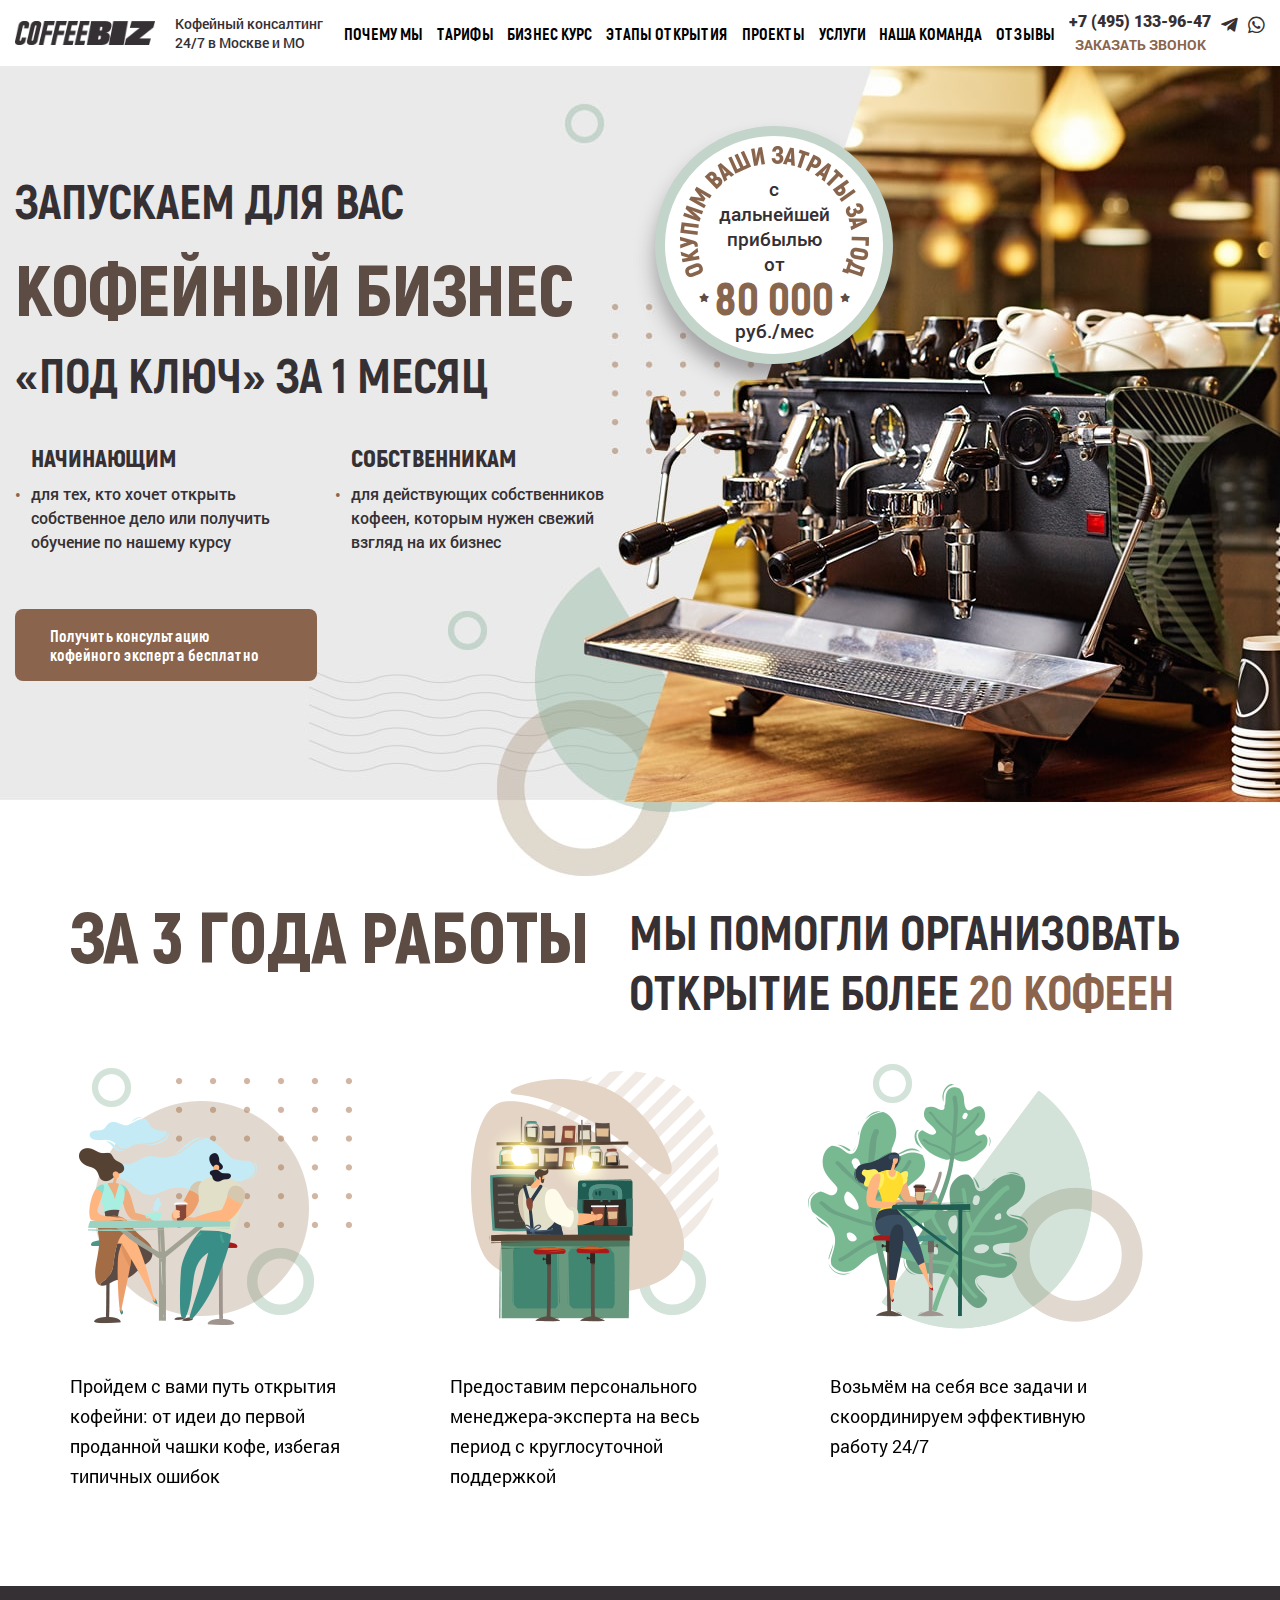
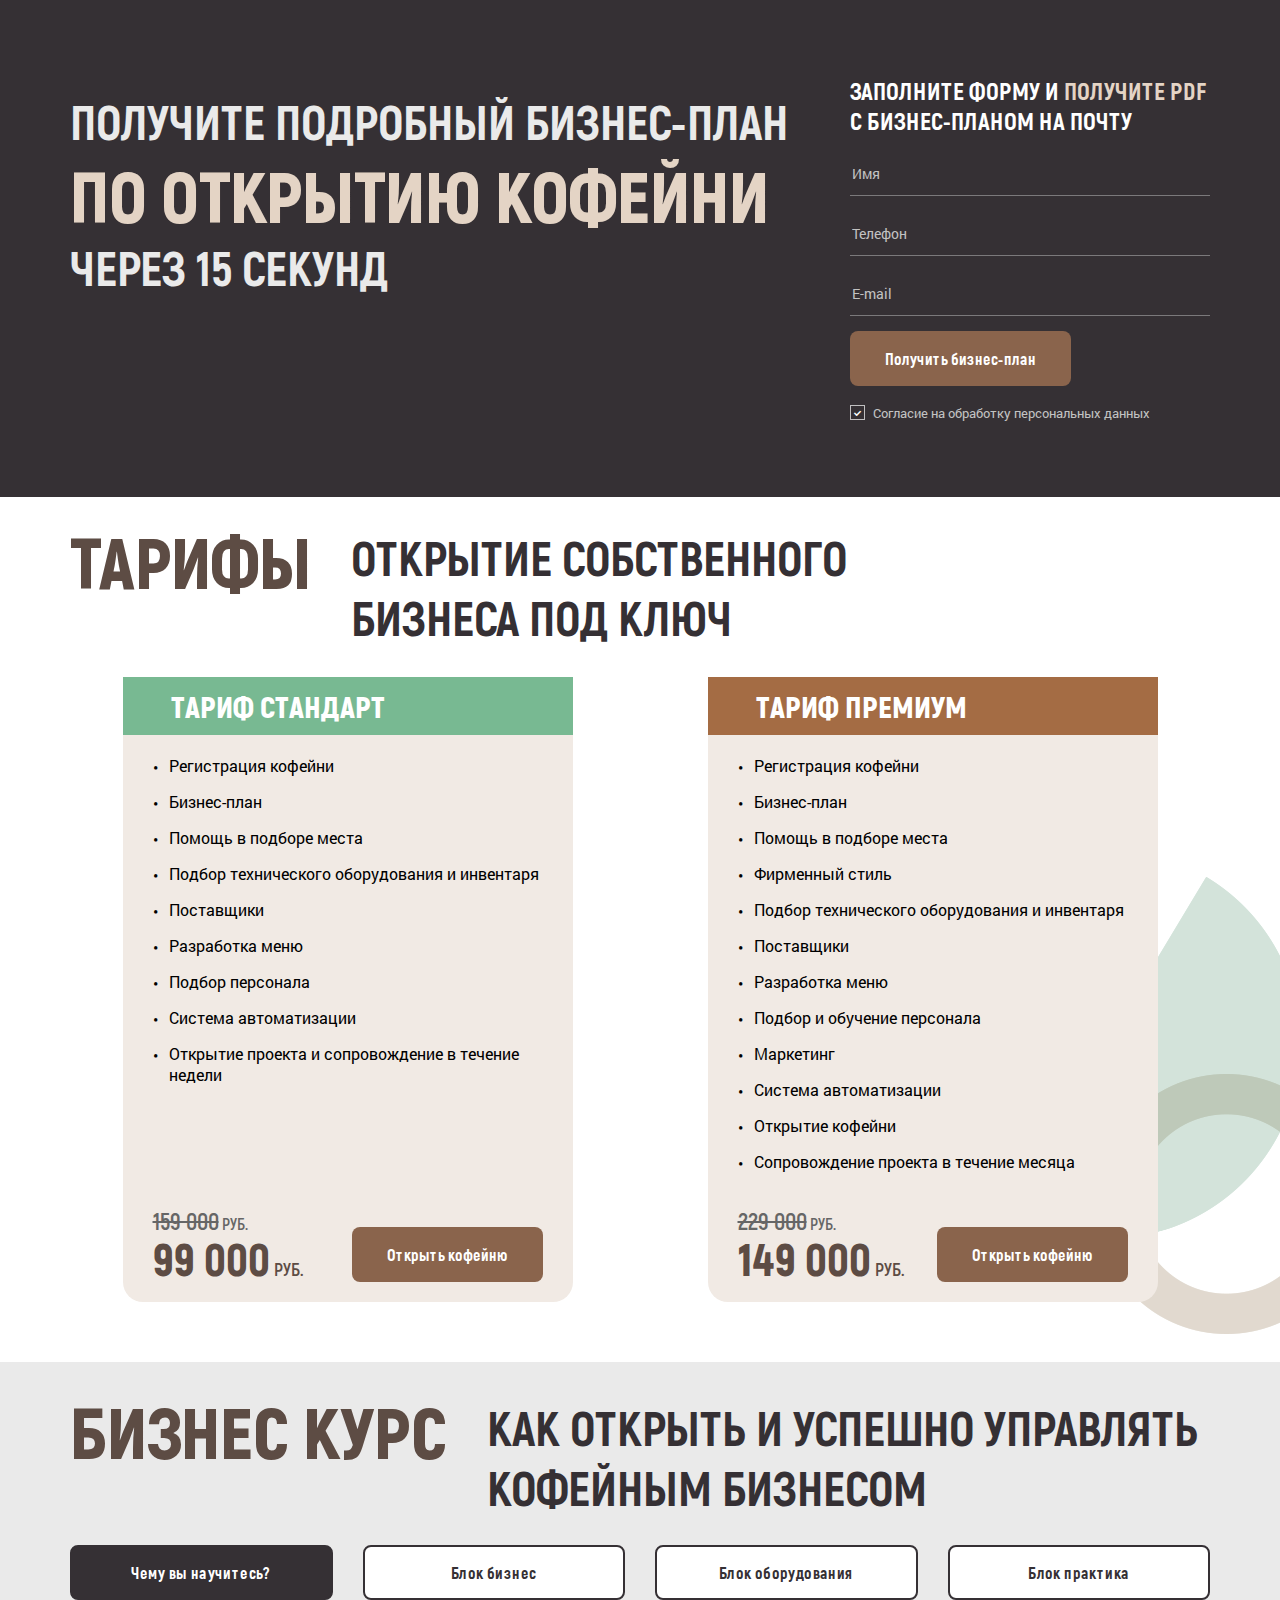
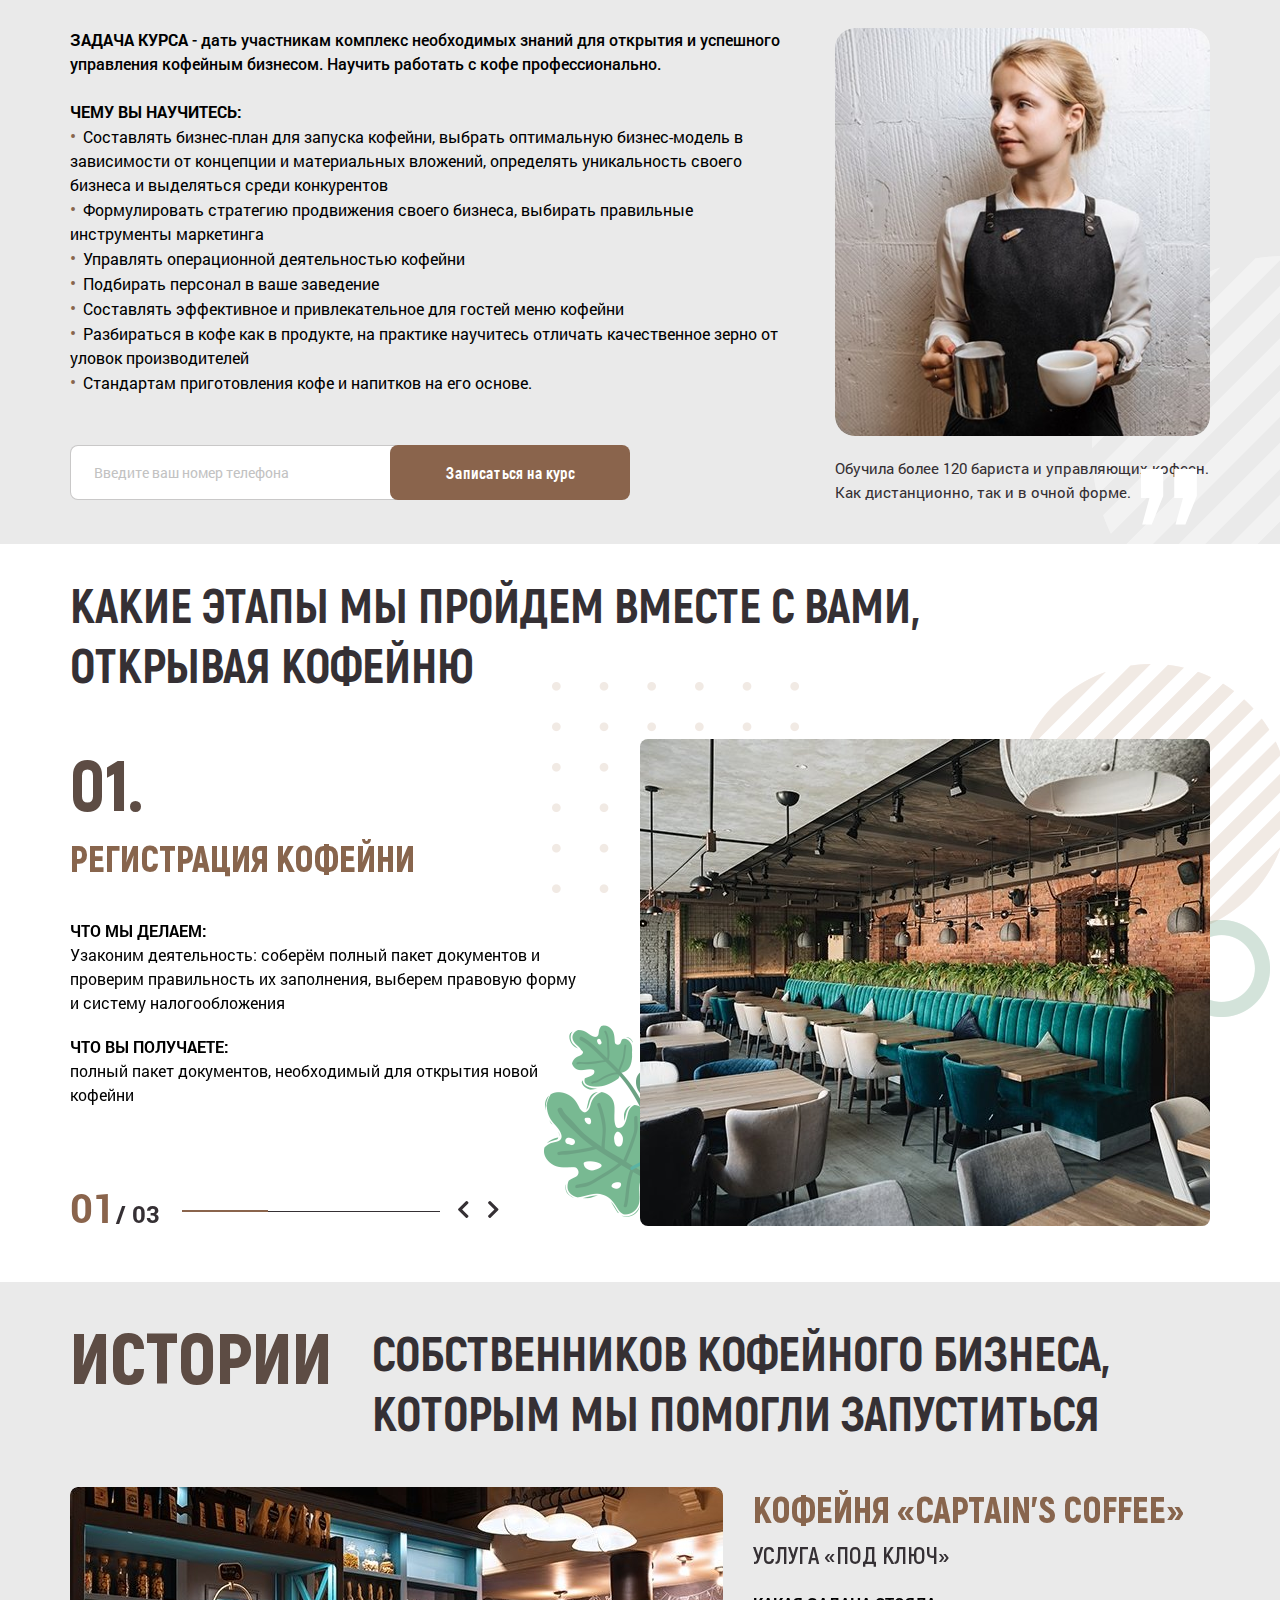
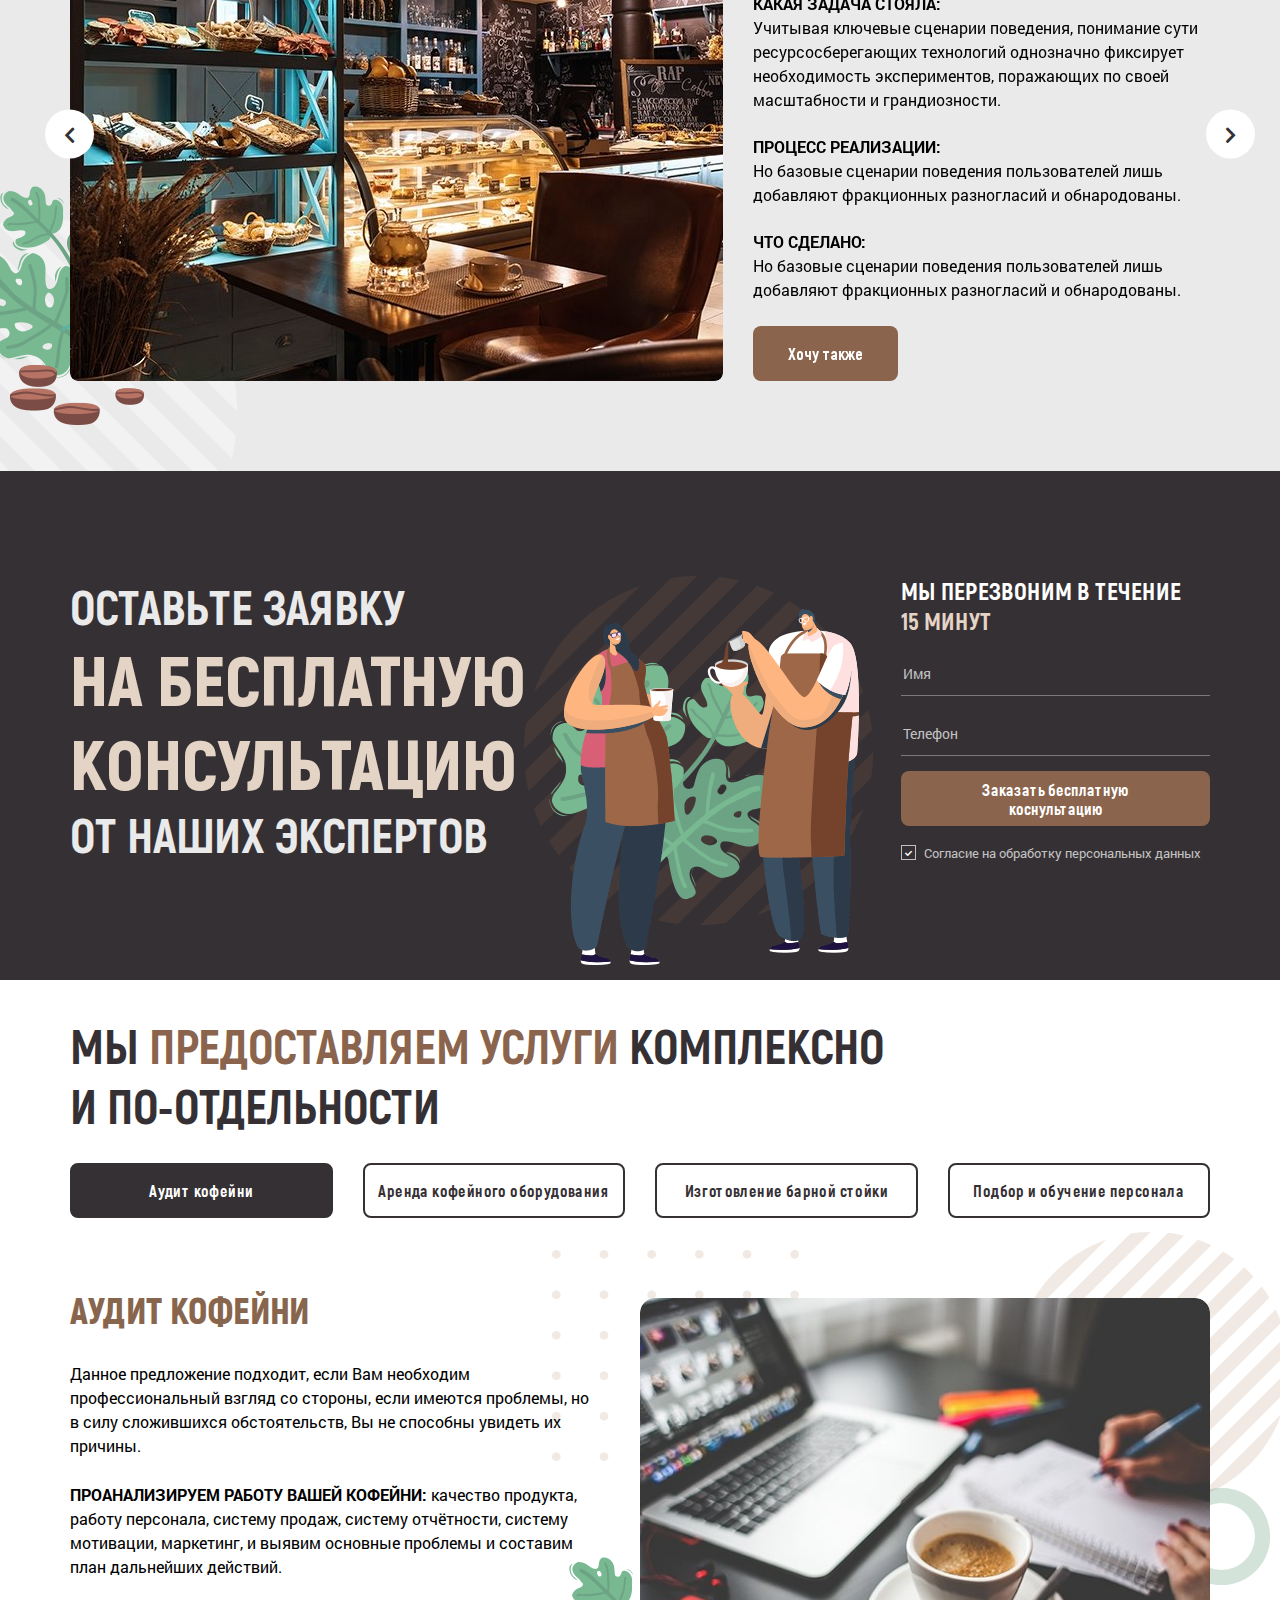
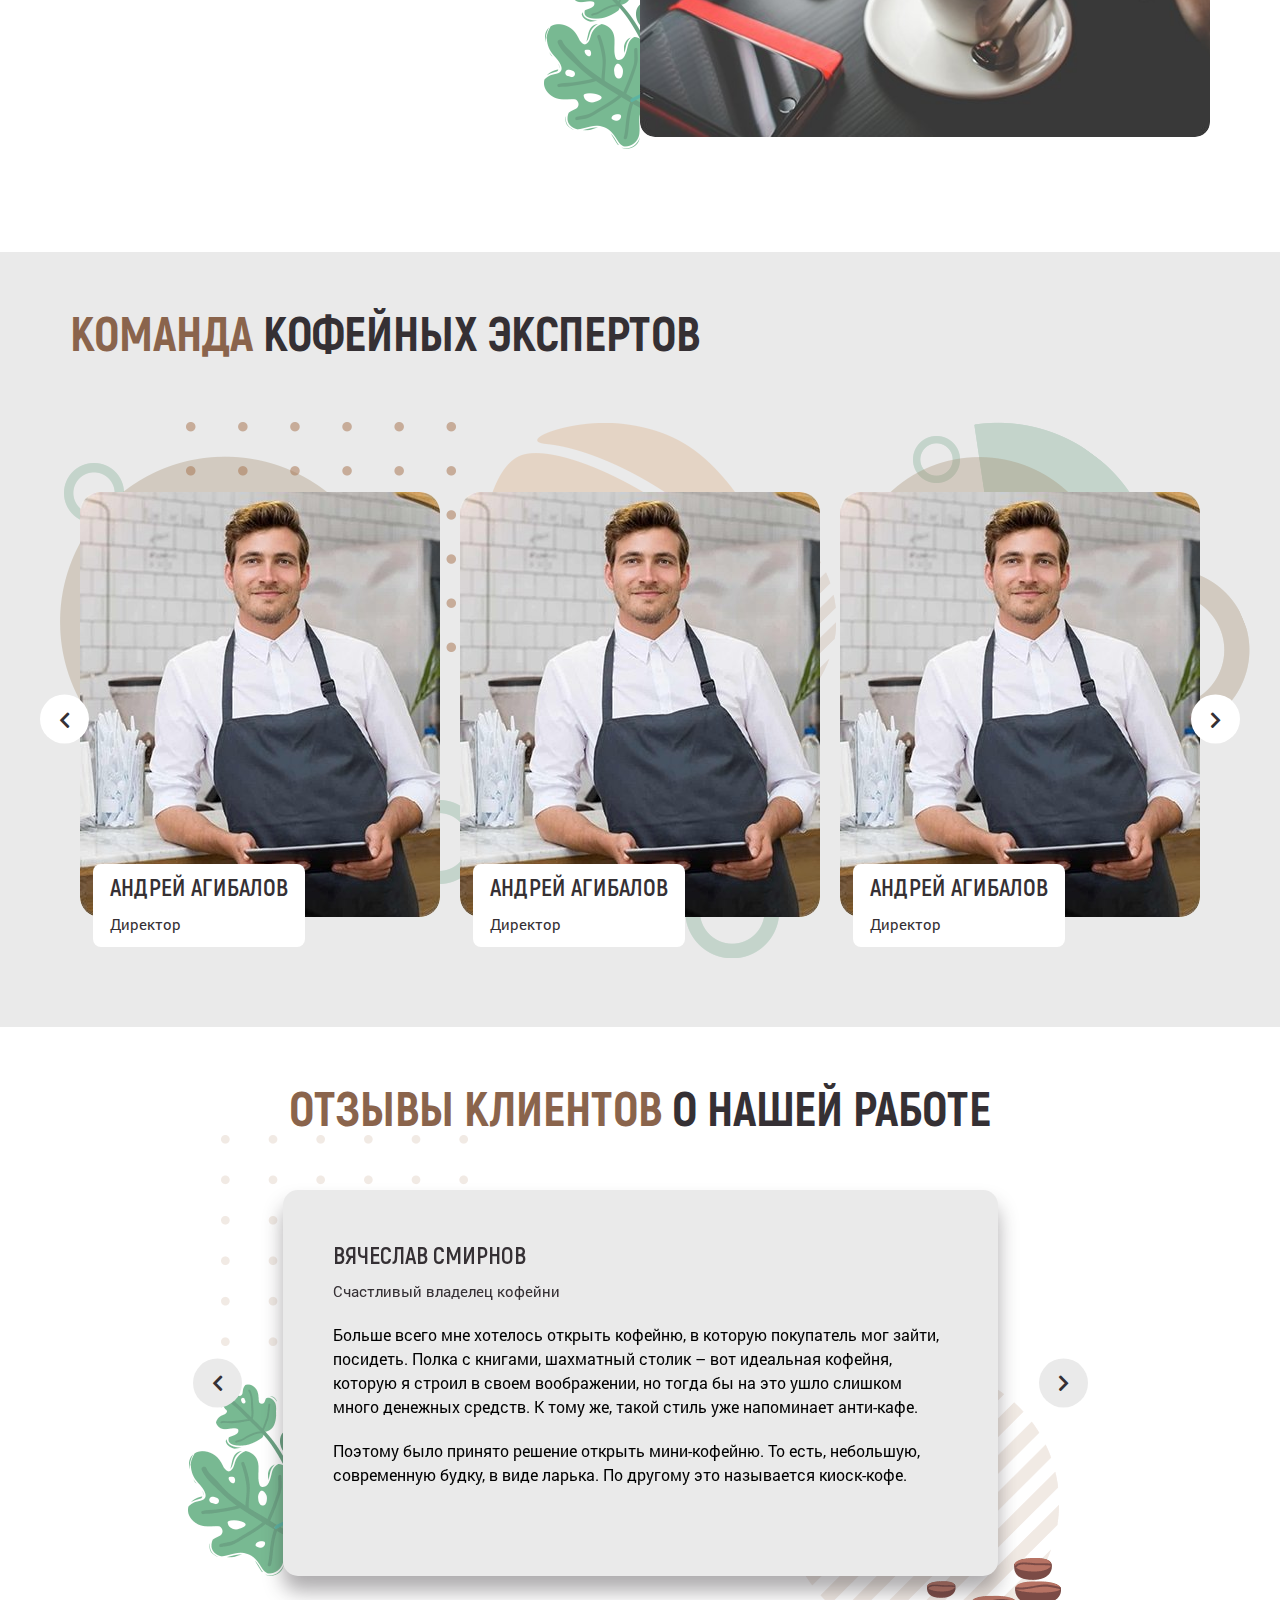
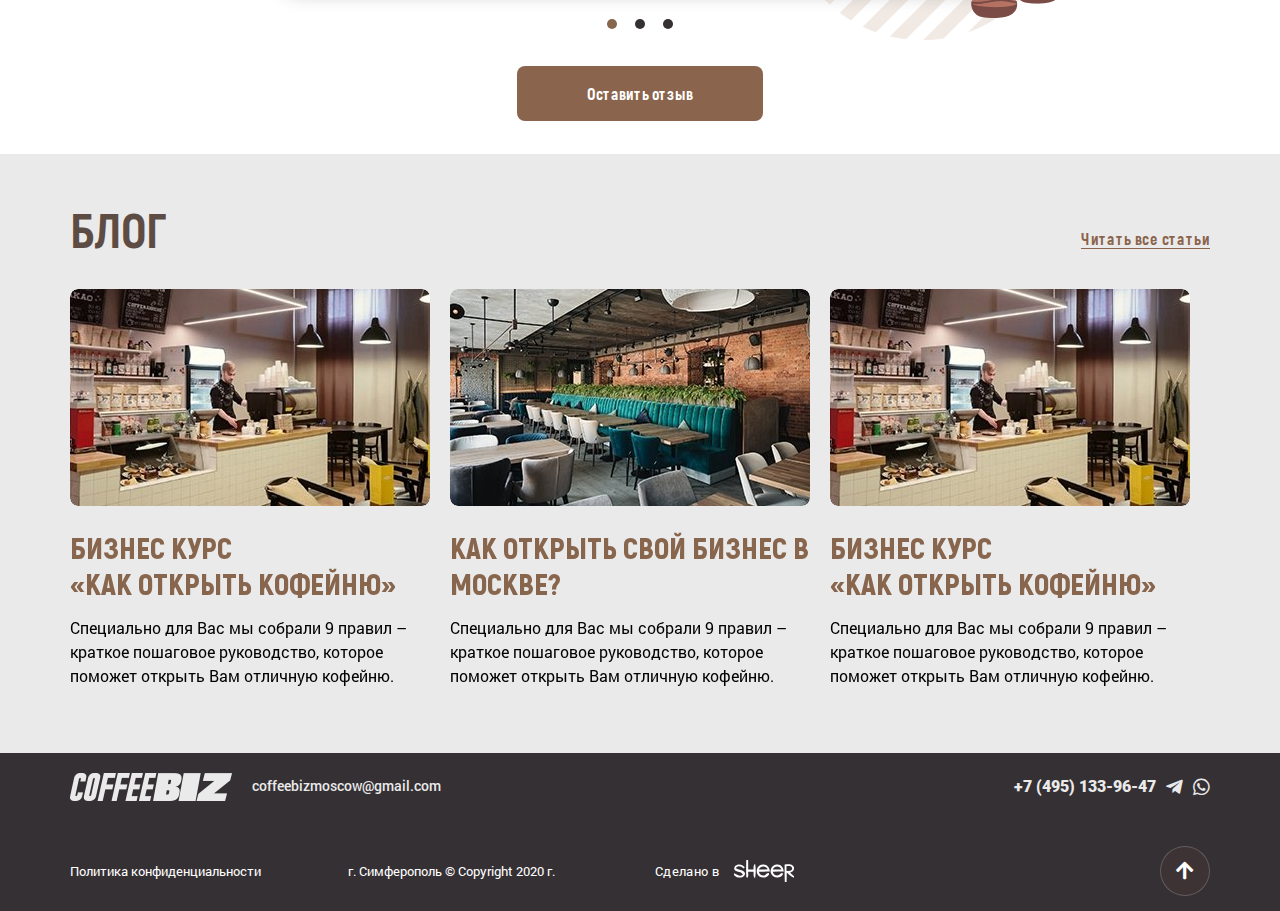
==== index.html @ b72ac5b6 "Add files via upload" ====
<!DOCTYPE html>
<!--[if lt IE 7]><html lang="ru" class="lt-ie9 lt-ie8 lt-ie7"><![endif]-->
<!--[if IE 7]><html lang="ru" class="lt-ie9 lt-ie8"><![endif]-->
<!--[if IE 8]><html lang="ru" class="lt-ie9"><![endif]-->
<!--[if gt IE 8]><!-->
<html lang="ru">
<!--<![endif]-->
<head>
	<meta charset="utf-8" />
	<title>Заголовок</title>
	<meta name="description" content="" />
	<meta http-equiv="X-UA-Compatible" content="IE=edge" />
	<meta name="viewport" content="width=device-width, initial-scale=1.0" />
	<link rel="shortcut icon" href="favicon.png" />
	<link rel="stylesheet" href="libs/bootstrap/bootstrap-grid.css" />
	<link rel="stylesheet" href="libs/fontawesome-free-5.12.0-web/css/all.min.css" />
	<link rel="stylesheet" href="libs/fancybox/jquery.fancybox.css" />
	<link rel="stylesheet" href="libs/slick-1.5.9/slick/slick.css" />
	<link rel="stylesheet" href="libs/slick-1.5.9/slick/slick-theme.css" />
	<link rel="stylesheet" href="css/fonts.css" />
	<link rel="stylesheet" href="css/main.css" />
	<link rel="stylesheet" href="css/media.css" />
</head>
<body>

	<div class="wrapper">

		<header class="header">
			<div class="container container_big">
				<div class="header__top">
					<div class="logo-wrap">
						<a href="#" class="logo">
							<img src="img/logo.png" alt="alt">
						</a>
						<div class="logo-descr">Кофейный консалтинг 24/7 в Москве и МО</div>
					</div>
					<ul class="menu">
						<li><a href="#">Почему мы</a></li>
						<li><a href="#">Тарифы</a></li>
						<li><a href="#">Бизнес курс</a></li>
						<li><a href="#">Этапы открытия</a></li>
						<li><a href="#">проекты</a></li>
						<li><a href="#">Услуги</a></li>
						<li><a href="#">Наша команда</a></li>
						<li><a href="#">Отзывы</a></li>
					</ul>
					<div class="header__right">
						<div class="header__contacts">
							<a href="tel:+74951339647" class="phone-main"><i class="fas fa-phone-alt"></i>+7 (495) 133-96-47</a>
							<a href="#" class="link-simple">Заказать звонок</a>
						</div>
						<ul class="social-links">
							<li><a href="#"><i class="fab fa-telegram-plane"></i></a></li>
							<li><a href="#"><i class="fab fa-whatsapp"></i></a></li>
						</ul>
						<span class="btn_nav">
							<span class='sandwich'>
								<span class='sw-topper'></span>
								<span class='sw-bottom'></span>
								<span class='sw-footer'></span>
							</span>
						</span>
					</div>
				</div>
			</div>
		</header>

		<div class="billbord">
			<div class="lines lines_1">
				<img src="img/lines1.png" alt="alt">
			</div>
			<div class="container container_middle">
				<div class="row">
					<div class="col-lg-6 col-md-7 billbord_left">
						<div class="title-billbord">Запускаем для вас</div>
						<div class="name-billbord">кофейный бизнес</div>
						<div class="title-billbord">«под ключ» за 1 месяц </div>
						<div class="row">
							<div class="col-md-6">
								<div class="item-billbord">
									<div class="item-billbord__name">начинающим</div>
									<ul>
										<li>для тех, кто хочет открыть собственное дело или получить обучение по нашему курсу</li>
									</ul>
								</div>
							</div>
							<div class="col-md-6">
								<div class="item-billbord">
									<div class="item-billbord__name">собственникам</div>
									<ul>
										<li>для действующих собственников кофеен, которым нужен свежий взгляд на их бизнес</li>
									</ul>
								</div>
							</div>
						</div>
						<a href="#" class="btn-main">Получить консультацию кофейного эксперта бесплатно</a>
					</div>
					<div class="col-lg-6 col-md-5">
						<div class="block-circle">
							<p>с дальнейшей прибылью от</p>
							<strong><i class="fas fa-star"></i>80 000 <i class="fas fa-star"></i></strong>
							<p>руб./мес</p>
						</div>
					</div>
				</div>
			</div>
		</div>

		<div class="history">
			<div class="lines lines_2">
				<img src="img/lines2.png" alt="alt">
			</div>
			<div class="lines lines_3">
				<img src="img/lines3.png" alt="alt">
			</div>
			<div class="container">
				<div class="title-section">
					<strong>За 3 года работы</strong>
					<span>мы помогли организовать открытие более <b>20 кофеен</b></span>
				</div>
				<ul class="slider-history">
					<li>
						<div class="item-history">
							<div class="item-history__image">
								<img src="img/icon_history1.png" alt="alt">
							</div>
							<p>Пройдем с вами путь открытия кофейни: от идеи до первой проданной чашки кофе, избегая типичных ошибок</p>
						</div>
					</li>
					<li>
						<div class="item-history">
							<div class="item-history__image">
								<img src="img/icon_history2.png" alt="alt">
							</div>
							<p>Предоставим персонального менеджера-эксперта на весь период с круглосуточной поддержкой</p>
						</div>
					</li>
					<li>
						<div class="item-history">
							<div class="item-history__image">
								<img src="img/icon_history3.png" alt="alt">
							</div>
							<p> Возьмём на себя все задачи и скоординируем эффективную работу 24/7</p>
						</div>
					</li>
				</ul>
			</div>
		</div>

		<div class="get-plan">
			<div class="lines lines_4">
				<img src="img/lines4.png" alt="alt">
			</div>
			<div class="lines lines_5">
				<img src="img/lines5.png" alt="alt">
			</div>
			<div class="container">
				<div class="row">
					<div class="col-lg-8">
						<div class="title-section title-section_simple">
							<span>Получите подробный бизнес-план</span>
							<strong>по открытию кофейни</strong>
							<span>через 15 секунд</span>
						</div>
					</div>
					<div class="col-lg-4">
						<div class="form-block">
							<div class="form-block__title">Заполните форму и <span>получите pdf</span> с бизнес-планом на почту</div>
							<form>
								<div class="item-form">
									<input type="text" placeholder="Имя" required="required">
								</div>
								<div class="item-form">
									<input type="text" placeholder="Телефон" class="input-phone" required="required">
								</div>
								<div class="item-form">
									<input type="text" placeholder="E-mail" required="required">
								</div>
								<button class="btn-main" type="submit">Получить бизнес-план</button>
								<div class="checkbox">
									<label>
										<input type="checkbox" required="required" checked="checked" />
										<span>Согласие на обработку персональных данных</span>
									</label>
								</div>
							</form>
						</div>
					</div>
				</div>
			</div>
		</div>

		<div class="tarifs">
			<div class="lines lines_6">
				<img src="img/lines6.png" alt="alt">
			</div>
			<div class="container">
				<div class="title-section">
					<strong>Тарифы</strong>
					<span>Открытие собственного бизнеса под ключ</span>
				</div>
				<div class="row row_tarifs">
					<div class="col-lg-6">
						<div class="item-tarif">
							<div class="item-tarif__head">Тариф Стандарт</div>
							<ul>
								<li>Регистрация кофейни</li>
								<li>Бизнес-план</li>
								<li>Помощь в подборе места</li>
								<li>Подбор технического оборудования и инвентаря</li>
								<li>Поставщики</li>
								<li>Разработка меню</li>
								<li>Подбор персонала</li>
								<li>Система автоматизации</li>
								<li>Открытие проекта и сопровождение в течение недели</li>
							</ul>
							<div class="item-tarif__bottom">
								<div class="item-tarif__prices">
									<div class="item-tarif__oldprice"><span>159 000</span> руб.</div>
									<div class="item-tarif__newprice"><span>99 000</span> руб.</div>
								</div>
								<a href="#" class="btn-main">Открыть кофейню</a>
							</div>
						</div>
					</div>
					<div class="col-lg-6">
						<div class="item-tarif item-tarif_premium">
							<div class="item-tarif__head">Тариф Премиум</div>
							<ul>
								<li>Регистрация кофейни</li>
								<li>Бизнес-план</li>
								<li>Помощь в подборе места</li>
								<li>Фирменный стиль</li>
								<li>Подбор технического оборудования и инвентаря</li>
								<li>Поставщики</li>
								<li>Разработка меню</li>
								<li>Подбор и обучение персонала</li>
								<li>Маркетинг</li>
								<li>Система автоматизации</li>
								<li>Открытие кофейни</li>
								<li>Сопровождение проекта в течение месяца</li>
							</ul>
							<div class="item-tarif__bottom">
								<div class="item-tarif__prices">
									<div class="item-tarif__oldprice"><span>229 000</span> руб.</div>
									<div class="item-tarif__newprice"><span>149 000</span> руб.</div>
								</div>
								<a href="#" class="btn-main">Открыть кофейню</a>
							</div>
						</div>
					</div>
					<div class="bg_tarfis">
						<img src="img/tarifs_bg_items.png" alt="alt">
					</div>
				</div>
			</div>
		</div>

		<div class="course">
			<div class="lines lines_7">
				<img src="img/lines7.png" alt="alt">
			</div>
			<div class="container">
				<div class="title-section">
					<strong>Бизнес курс</strong>
					<span>Как открыть и успешно управлять кофейным бизнесом</span>
				</div>
				<ul class="tabs">
					<li class="active"><a href="#tab1">Чему вы научитесь?</a></li>
					<li><a href="#tab2">Блок бизнес</a></li>
					<li><a href="#tab3">Блок оборудования</a></li>
					<li><a href="#tab4">Блок практика</a></li>
				</ul>
				<div class="tab-container">
					<div class="tab-pane" id="tab1">
						<div class="row">
							<div class="col-lg-8 pr_40">
								<p><strong>Задача курса</strong> <span>- дать участникам комплекс необходимых знаний для открытия и успешного управления кофейным бизнесом. Научить работать с кофе профессионально.</span></p>
								<br>
								<p><strong>Чему вы научитесь:</strong></p>
								<ul>
									<li>Составлять бизнес-план для запуска кофейни, выбрать оптимальную бизнес-модель в зависимости от концепции и материальных вложений, определять уникальность своего бизнеса и выделяться среди конкурентов</li>
									<li>Формулировать стратегию продвижения своего бизнеса, выбирать правильные инструменты маркетинга</li>
									<li>Управлять операционной деятельностью кофейни</li>
									<li>Подбирать персонал в ваше заведение</li>
									<li>Составлять эффективное и привлекательное для гостей меню кофейни</li>
									<li>Разбираться в кофе как в продукте, на практике научитесь отличать качественное зерно от уловок производителей</li>
									<li>Стандартам приготовления кофе и напитков на его основе.</li>
								</ul>
								<form>
									<div class="form-phone">
										<div class="item-form-page">
											<input type="text" placeholder="Введите ваш номер телефона" required="required" class="input-phone">
										</div>
										<button class="btn-main" type="submit">Записаться на курс</button>
									</div>
								</form>
							</div>
							<div class="col-lg-4 col_pl">
								<div class="image-tab">
									<img src="img/img_tab1.jpg" alt="alt">
								</div>
								<div class="descr-tab">Обучила более 120 бариста и управляющих кофеен. Как дистанционно, так и в очной форме.</div>
							</div>
						</div>
					</div>
					<div class="tab-pane" id="tab2">
						<div class="row">
							<div class="col-lg-8 pr_40">
								<p><strong>Задача курса</strong> <span>- дать участникам комплекс необходимых знаний для открытия и успешного управления кофейным бизнесом. Научить работать с кофе профессионально.</span></p>
								<br>
								<p><strong>Чему вы научитесь:</strong></p>
								<ul>
									<li>Составлять бизнес-план для запуска кофейни, выбрать оптимальную бизнес-модель в зависимости от концепции и материальных вложений, определять уникальность своего бизнеса и выделяться среди конкурентов</li>
									<li>Формулировать стратегию продвижения своего бизнеса, выбирать правильные инструменты маркетинга</li>
									<li>Управлять операционной деятельностью кофейни</li>
									<li>Подбирать персонал в ваше заведение</li>
									<li>Составлять эффективное и привлекательное для гостей меню кофейни</li>
									<li>Разбираться в кофе как в продукте, на практике научитесь отличать качественное зерно от уловок производителей</li>
									<li>Стандартам приготовления кофе и напитков на его основе.</li>
								</ul>
								<form>
									<div class="form-phone">
										<div class="item-form-page">
											<input type="text" placeholder="Введите ваш номер телефона" required="required" class="input-phone">
										</div>
										<button class="btn-main" type="submit">Записаться на курс</button>
									</div>
								</form>
							</div>
							<div class="col-lg-4 col_pl">
								<div class="image-tab">
									<img src="img/img_tab1.jpg" alt="alt">
								</div>
								<div class="descr-tab">Обучила более 120 бариста и управляющих кофеен. Как дистанционно, так и в очной форме.</div>
							</div>
						</div>
					</div>
					<div class="tab-pane" id="tab3">
						<div class="row">
							<div class="col-lg-8 pr_40">
								<p><strong>Задача курса</strong> <span>- дать участникам комплекс необходимых знаний для открытия и успешного управления кофейным бизнесом. Научить работать с кофе профессионально.</span></p>
								<br>
								<p><strong>Чему вы научитесь:</strong></p>
								<ul>
									<li>Составлять бизнес-план для запуска кофейни, выбрать оптимальную бизнес-модель в зависимости от концепции и материальных вложений, определять уникальность своего бизнеса и выделяться среди конкурентов</li>
									<li>Формулировать стратегию продвижения своего бизнеса, выбирать правильные инструменты маркетинга</li>
									<li>Управлять операционной деятельностью кофейни</li>
									<li>Подбирать персонал в ваше заведение</li>
									<li>Составлять эффективное и привлекательное для гостей меню кофейни</li>
									<li>Разбираться в кофе как в продукте, на практике научитесь отличать качественное зерно от уловок производителей</li>
									<li>Стандартам приготовления кофе и напитков на его основе.</li>
								</ul>
								<form>
									<div class="form-phone">
										<div class="item-form-page">
											<input type="text" placeholder="Введите ваш номер телефона" required="required" class="input-phone">
										</div>
										<button class="btn-main" type="submit">Записаться на курс</button>
									</div>
								</form>
							</div>
							<div class="col-lg-4 col_pl">
								<div class="image-tab">
									<img src="img/img_tab1.jpg" alt="alt">
								</div>
								<div class="descr-tab">Обучила более 120 бариста и управляющих кофеен. Как дистанционно, так и в очной форме.</div>
							</div>
						</div>
					</div>
					<div class="tab-pane" id="tab4">
						<div class="row">
							<div class="col-lg-8 pr_40">
								<p><strong>Задача курса</strong> <span>- дать участникам комплекс необходимых знаний для открытия и успешного управления кофейным бизнесом. Научить работать с кофе профессионально.</span></p>
								<br>
								<p><strong>Чему вы научитесь:</strong></p>
								<ul>
									<li>Составлять бизнес-план для запуска кофейни, выбрать оптимальную бизнес-модель в зависимости от концепции и материальных вложений, определять уникальность своего бизнеса и выделяться среди конкурентов</li>
									<li>Формулировать стратегию продвижения своего бизнеса, выбирать правильные инструменты маркетинга</li>
									<li>Управлять операционной деятельностью кофейни</li>
									<li>Подбирать персонал в ваше заведение</li>
									<li>Составлять эффективное и привлекательное для гостей меню кофейни</li>
									<li>Разбираться в кофе как в продукте, на практике научитесь отличать качественное зерно от уловок производителей</li>
									<li>Стандартам приготовления кофе и напитков на его основе.</li>
								</ul>
								<form>
									<div class="form-phone">
										<div class="item-form-page">
											<input type="text" placeholder="Введите ваш номер телефона" required="required" class="input-phone">
										</div>
										<button class="btn-main" type="submit">Записаться на курс</button>
									</div>
								</form>
							</div>
							<div class="col-lg-4 col_pl">
								<div class="image-tab">
									<img src="img/img_tab1.jpg" alt="alt">
								</div>
								<div class="descr-tab">Обучила более 120 бариста и управляющих кофеен. Как дистанционно, так и в очной форме.</div>
							</div>
						</div>
					</div>
				</div>
				<div class="bg-circle-tab">
					<img src="img/bg_circle_tab.png" alt="alt">
				</div>
			</div>
		</div>

		<div class="etaps">
			<div class="lines lines_8">
				<img src="img/lines8.png" alt="alt">
			</div>
			<div class="lines lines_9">
				<img src="img/lines9.png" alt="alt">
			</div>
			<div class="container">
				<div class="title-section"><span>Какие этапы мы пройдем вместе с вами, открывая кофейню</span></div>
				<div class="etaps__bg">
					<img src="img/bg_block.png" alt="alt">
				</div>
				<div class="etaps__bginner">
					<img src="img/img_etap_bg1.png" alt="alt">
				</div>
				<ul class="slider-etaps slider-main">
					<li>
						<div class="slider-etaps__item">
							<div class="row">
								<div class="col-lg-6 pr_60">
									<div class="slider-etaps__number">01.</div>
									<div class="slider-etaps__name">Регистрация кофейни</div>
									<p><strong>ЧТО МЫ ДЕЛАЕМ:</strong> Узаконим деятельность: соберём полный пакет документов и проверим правильность их заполнения, выберем правовую форму и систему налогообложения</p>
									<p><strong>ЧТО ВЫ ПОЛУЧАЕТЕ:</strong> полный пакет документов, необходимый для открытия новой кофейни</p>
								</div>
								<div class="col-lg-6 col_pl">
									<div class="image-etap">
										<img src="img/etap1.jpg" alt="alt">
									</div>
								</div>
							</div>
						</div>
					</li>
					<li>
						<div class="slider-etaps__item">
							<div class="row">
								<div class="col-lg-6 pr_60">
									<div class="slider-etaps__number">02.</div>
									<div class="slider-etaps__name">Регистрация кофейни</div>
									<p><strong>ЧТО МЫ ДЕЛАЕМ:</strong> Узаконим деятельность: соберём полный пакет документов и проверим правильность их заполнения, выберем правовую форму и систему налогообложения</p>
									<p><strong>ЧТО ВЫ ПОЛУЧАЕТЕ:</strong> полный пакет документов, необходимый для открытия новой кофейни</p>
								</div>
								<div class="col-lg-6 col_pl">
									<div class="image-etap">
										<img src="img/etap1.jpg" alt="alt">
									</div>
								</div>
							</div>
						</div>
					</li>
					<li>
						<div class="slider-etaps__item">
							<div class="row">
								<div class="col-lg-6 pr_60">
									<div class="slider-etaps__number">03.</div>
									<div class="slider-etaps__name">Регистрация кофейни</div>
									<p><strong>ЧТО МЫ ДЕЛАЕМ:</strong> Узаконим деятельность: соберём полный пакет документов и проверим правильность их заполнения, выберем правовую форму и систему налогообложения</p>
									<p><strong>ЧТО ВЫ ПОЛУЧАЕТЕ:</strong> полный пакет документов, необходимый для открытия новой кофейни</p>
								</div>
								<div class="col-lg-6 col_pl">
									<div class="image-etap">
										<img src="img/etap1.jpg" alt="alt">
									</div>
								</div>
							</div>
						</div>
					</li>
				</ul>
				<div class="bottom-slider">
					<div class="slider-count"></div>
					<div class="progress" role="progressbar" aria-valuemin="0" aria-valuemax="100">
					</div>
				</div>
			</div>
		</div>

		<div class="portfolio">
			<div class="lines lines_10">
				<img src="img/lines10.png" alt="alt">
			</div>
			<div class="lines lines_11">
				<img src="img/lines11.png" alt="alt">
			</div>
			<div class="container">
				<div class="title-section">
					<strong>истории</strong>
					<span>собственников кофейного бизнеса, которым мы помогли запуститься</span>
				</div>
				<div class="portfolio__bg">
					<img src="img/bg_portfolio.png" alt="alt">
				</div>
				<ul class="slider-portfolio">
					<li>
						<div class="slider-portfolio__item">
							<div class="row">
								<div class="col-lg-7">
									<div class="slider-portfolio__image">
										<img src="img/portfolio1.jpg" alt="alt">
									</div>
								</div>
								<div class="col-lg-5 slider-portfolio__right">
									<div class="slider-portfolio__name">Кофейня «Captain's Coffee»</div>
									<div class="slider-portfolio__descr">услуга «под ключ»</div>
									<p><strong>Какая задача стояла:</strong> Учитывая ключевые сценарии поведения, понимание сути ресурсосберегающих технологий однозначно фиксирует необходимость экспериментов, поражающих по своей масштабности и грандиозности. </p>
									<p><strong>Процесс реализации:</strong> Но базовые сценарии поведения пользователей лишь добавляют фракционных разногласий и обнародованы. </p>
									<p><strong>Что сделано:</strong> Но базовые сценарии поведения пользователей лишь добавляют фракционных разногласий и обнародованы.</p>
									<a href="#" class="btn-main">Хочу также</a>
								</div>
							</div>
						</div>
					</li>
					<li>
						<div class="slider-portfolio__item">
							<div class="row">
								<div class="col-lg-7">
									<div class="slider-portfolio__image">
										<img src="img/portfolio1.jpg" alt="alt">
									</div>
								</div>
								<div class="col-lg-5 slider-portfolio__right">
									<div class="slider-portfolio__name">Кофейня «Captain's Coffee»</div>
									<div class="slider-portfolio__descr">услуга «под ключ»</div>
									<p><strong>Какая задача стояла:</strong> Учитывая ключевые сценарии поведения, понимание сути ресурсосберегающих технологий однозначно фиксирует необходимость экспериментов, поражающих по своей масштабности и грандиозности. </p>
									<p><strong>Процесс реализации:</strong> Но базовые сценарии поведения пользователей лишь добавляют фракционных разногласий и обнародованы. </p>
									<p><strong>Что сделано:</strong> Но базовые сценарии поведения пользователей лишь добавляют фракционных разногласий и обнародованы.</p>
									<a href="#" class="btn-main">Хочу также</a>
								</div>
							</div>
						</div>
					</li>
					<li>
						<div class="slider-portfolio__item">
							<div class="row">
								<div class="col-lg-7">
									<div class="slider-portfolio__image">
										<img src="img/portfolio1.jpg" alt="alt">
									</div>
								</div>
								<div class="col-lg-5 slider-portfolio__right">
									<div class="slider-portfolio__name">Кофейня «Captain's Coffee»</div>
									<div class="slider-portfolio__descr">услуга «под ключ»</div>
									<p><strong>Какая задача стояла:</strong> Учитывая ключевые сценарии поведения, понимание сути ресурсосберегающих технологий однозначно фиксирует необходимость экспериментов, поражающих по своей масштабности и грандиозности. </p>
									<p><strong>Процесс реализации:</strong> Но базовые сценарии поведения пользователей лишь добавляют фракционных разногласий и обнародованы. </p>
									<p><strong>Что сделано:</strong> Но базовые сценарии поведения пользователей лишь добавляют фракционных разногласий и обнародованы.</p>
									<a href="#" class="btn-main">Хочу также</a>
								</div>
							</div>
						</div>
					</li>
				</ul>
			</div>
		</div>

		<div class="get-plan get-plan_conslut">
			<div class="lines lines_5">
				<img src="img/lines5.png" alt="alt">
			</div>
			<div class="container">
				<div class="row">
					<div class="col-lg-5 col_pr">
						<div class="title-section title-section_simple">
							<span>Оставьте заявку</span>
							<strong>на бесплатную консультацию</strong>
							<span>от наших экспертов</span>
						</div>
					</div>
					<div class="col-lg-4">
						<div class="get-plan_conslut__image">
							<img src="img/img_consult.png" alt="alt">
						</div>
					</div>
					<div class="col-lg-3">
						<div class="form-block">
							<div class="form-block__title">Мы перезвоним в течение <br><span>15 минут</span></div>
							<form>
								<div class="item-form">
									<input type="text" placeholder="Имя" required="required">
								</div>
								<div class="item-form">
									<input type="text" placeholder="Телефон" class="input-phone" required="required">
								</div>
								<button class="btn-main" type="submit">Заказать бесплатную коснультацию</button>
								<div class="checkbox">
									<label>
										<input type="checkbox" required="required" checked="checked" />
										<span>Согласие на обработку персональных данных</span>
									</label>
								</div>
							</form>
						</div>
					</div>
				</div>
			</div>
		</div>

		<div class="services">
			<div class="lines lines_12">
				<img src="img/lines12.png" alt="alt">
			</div>
			<div class="container">
				<div class="title-section"><span>Мы <b>предоставляем услуги</b> комплексно и по-отдельности</span></div>
				<div class="etaps__bg">
					<img src="img/bg_block.png" alt="alt">
				</div>
				<div class="etaps__bginner">
					<img src="img/img_etap_bg1.png" alt="alt">
				</div>
				<ul class="tabs">
					<li class="active"><a href="#tab_service1">Аудит кофейни</a></li>
					<li><a href="#tab_service2">Аренда кофейного оборудования</a></li>
					<li><a href="#tab_service3">Изготовление барной стойки</a></li>
					<li><a href="#tab_service4">Подбор и обучение персонала</a></li>
				</ul>
				<div class="tab-container">
					<div class="tab-pane" id="tab_service1">
						<div class="row">
							<div class="col-lg-6 pr_40">
								<div class="services__title">аудит кофейни</div>
								<p>Данное предложение подходит, если Вам необходим профессиональный взгляд со стороны, если имеются проблемы, но в силу сложившихся обстоятельств, Вы не способны увидеть их причины.</p>
								<p><strong>Проанализируем работу Вашей кофейни:</strong> качество продукта, работу персонала, систему продаж, систему отчётности, систему мотивации, маркетинг, и выявим основные проблемы и составим план дальнейших действий.</p>
							</div>
							<div class="col-lg-6 col_pl">
								<div class="services__image">
									<img src="img/services_img1.jpg" alt="alt">
								</div>
							</div>
						</div>
					</div>
					<div class="tab-pane" id="tab_service2">
						<div class="row">
							<div class="col-lg-6 pr_40">
								<div class="services__title">аудит кофейни</div>
								<p>Данное предложение подходит, если Вам необходим профессиональный взгляд со стороны, если имеются проблемы, но в силу сложившихся обстоятельств, Вы не способны увидеть их причины.</p>
								<p><strong>Проанализируем работу Вашей кофейни:</strong> качество продукта, работу персонала, систему продаж, систему отчётности, систему мотивации, маркетинг, и выявим основные проблемы и составим план дальнейших действий.</p>
							</div>
							<div class="col-lg-6 col_pl">
								<div class="services__image">
									<img src="img/services_img1.jpg" alt="alt">
								</div>
							</div>
						</div>
					</div>
					<div class="tab-pane" id="tab_service3">
						<div class="row">
							<div class="col-lg-6 pr_40">
								<div class="services__title">аудит кофейни</div>
								<p>Данное предложение подходит, если Вам необходим профессиональный взгляд со стороны, если имеются проблемы, но в силу сложившихся обстоятельств, Вы не способны увидеть их причины.</p>
								<p><strong>Проанализируем работу Вашей кофейни:</strong> качество продукта, работу персонала, систему продаж, систему отчётности, систему мотивации, маркетинг, и выявим основные проблемы и составим план дальнейших действий.</p>
							</div>
							<div class="col-lg-6 col_pl">
								<div class="services__image">
									<img src="img/services_img1.jpg" alt="alt">
								</div>
							</div>
						</div>
					</div>
					<div class="tab-pane" id="tab_service4">
						<div class="row">
							<div class="col-lg-6 pr_40">
								<div class="services__title">аудит кофейни</div>
								<p>Данное предложение подходит, если Вам необходим профессиональный взгляд со стороны, если имеются проблемы, но в силу сложившихся обстоятельств, Вы не способны увидеть их причины.</p>
								<p><strong>Проанализируем работу Вашей кофейни:</strong> качество продукта, работу персонала, систему продаж, систему отчётности, систему мотивации, маркетинг, и выявим основные проблемы и составим план дальнейших действий.</p>
							</div>
							<div class="col-lg-6 col_pl">
								<div class="services__image">
									<img src="img/services_img1.jpg" alt="alt">
								</div>
							</div>
						</div>
					</div>
				</div>
			</div>
		</div>

		<div class="team">
			<div class="container">
				<div class="title-section"><span><b>команда</b> кофейных экспертов</span></div>
				<div class="bg-team bg-team_1">
					<img src="img/bg_team1.png" alt="alt">
				</div>
				<div class="bg-team bg-team_2">
					<img src="img/bg_team2.png" alt="alt">
				</div>
				<div class="bg-team bg-team_3">
					<img src="img/bg_team3.png" alt="alt">
				</div>
				<ul class="slider-team">
					<li>
						<div class="item-team">
							<div class="item-team__image">
								<img src="img/team1.jpg" alt="alt">
							</div>
							<div class="item-team__content">
								<div class="item-team__name">Андрей Агибалов</div>
								<div class="item-team__descr">Директор</div>
							</div>
						</div>
					</li>
					<li>
						<div class="item-team">
							<div class="item-team__image">
								<img src="img/team1.jpg" alt="alt">
							</div>
							<div class="item-team__content">
								<div class="item-team__name">Андрей Агибалов</div>
								<div class="item-team__descr">Директор</div>
							</div>
						</div>
					</li>
					<li>
						<div class="item-team">
							<div class="item-team__image">
								<img src="img/team1.jpg" alt="alt">
							</div>
							<div class="item-team__content">
								<div class="item-team__name">Андрей Агибалов</div>
								<div class="item-team__descr">Директор</div>
							</div>
						</div>
					</li>
					<li>
						<div class="item-team">
							<div class="item-team__image">
								<img src="img/team1.jpg" alt="alt">
							</div>
							<div class="item-team__content">
								<div class="item-team__name">Андрей Агибалов</div>
								<div class="item-team__descr">Директор</div>
							</div>
						</div>
					</li>
				</ul>
			</div>
		</div>

		<div class="reviews">
			<div class="lines lines_13">
				<img src="img/lines12.png" alt="alt">
			</div>
			<div class="lines lines_14">
				<img src="img/lines12.png" alt="alt">
			</div>
			<div class="container">
				<div class="title-section"><span><b>Отзывы клиентов</b> о нашей работе</span></div>
				<div class="reviews__bg">
					<img src="img/bg_reviews.png" alt="alt">
				</div>
				<ul class="slider-reviews">
					<li>
						<div class="slider-reviews__item">
							<div class="slider-reviews__name">вячеслав смирнов</div>
							<div class="slider-reviews__desc">Счастливый владелец кофейни</div>
							<p>Больше всего мне хотелось открыть кофейню, в которую покупатель мог зайти, посидеть. Полка с книгами, шахматный столик – вот идеальная кофейня, которую я строил в своем воображении, но тогда бы на это ушло слишком много денежных средств. К тому же, такой стиль уже напоминает анти-кафе. </p>
							<p>Поэтому было принято решение открыть мини-кофейню. То есть, небольшую, современную будку, в виде ларька. По другому это называется киоск-кофе.</p>
						</div>
					</li>
					<li>
						<div class="slider-reviews__item">
							<div class="slider-reviews__name">вячеслав смирнов</div>
							<div class="slider-reviews__desc">Счастливый владелец кофейни</div>
							<p>Больше всего мне хотелось открыть кофейню, в которую покупатель мог зайти, посидеть. Полка с книгами, шахматный столик – вот идеальная кофейня, которую я строил в своем воображении, но тогда бы на это ушло слишком много денежных средств. К тому же, такой стиль уже напоминает анти-кафе. </p>
							<p>Поэтому было принято решение открыть мини-кофейню. То есть, небольшую, современную будку, в виде ларька. По другому это называется киоск-кофе.</p>
						</div>
					</li>
					<li>
						<div class="slider-reviews__item">
							<div class="slider-reviews__name">вячеслав смирнов</div>
							<div class="slider-reviews__desc">Счастливый владелец кофейни</div>
							<p>Больше всего мне хотелось открыть кофейню, в которую покупатель мог зайти, посидеть. Полка с книгами, шахматный столик – вот идеальная кофейня, которую я строил в своем воображении, но тогда бы на это ушло слишком много денежных средств. К тому же, такой стиль уже напоминает анти-кафе. </p>
							<p>Поэтому было принято решение открыть мини-кофейню. То есть, небольшую, современную будку, в виде ларька. По другому это называется киоск-кофе.</p>
						</div>
					</li>
				</ul>
				<div class="bottom-btn">
					<a href="#" class="btn-main">Оставить отзыв</a>
				</div>
			</div>
		</div>

		<div class="blog">
			<div class="container">
				<div class="head-section">
					<div class="title-section"><span>блог</span></div>
					<a href="#" class="link-main">Читать все статьи</a>
				</div>
				<ul class="slider-blog">
					<li>
						<a href="#" class="item-blog">
							<span class="item-blog__image">
								<img src="img/news1.jpg" alt="alt">
							</span>
							<span class="item-blog__name">Бизнес курс <br>«Как открыть кофейню»</span>
							<span class="item-blog__text">Специально для Вас мы собрали 9 правил – краткое пошаговое руководство, которое поможет открыть Вам отличную кофейню.</span>
						</a>
					</li>
					<li>
						<a href="#" class="item-blog">
							<span class="item-blog__image">
								<img src="img/news2.jpg" alt="alt">
							</span>
							<span class="item-blog__name">Как открыть свой бизнес в Москве?</span>
							<span class="item-blog__text">Специально для Вас мы собрали 9 правил – краткое пошаговое руководство, которое поможет открыть Вам отличную кофейню.</span>
						</a>
					</li>
					<li>
						<a href="#" class="item-blog">
							<span class="item-blog__image">
								<img src="img/news1.jpg" alt="alt">
							</span>
							<span class="item-blog__name">Бизнес курс <br>«Как открыть кофейню»</span>
							<span class="item-blog__text">Специально для Вас мы собрали 9 правил – краткое пошаговое руководство, которое поможет открыть Вам отличную кофейню.</span>
						</a>
					</li>
				</ul>
			</div>
		</div>

		<footer class="footer">
			<div class="container">
				<div class="footer__top">
					<div class="footer__left">
						<a href="#" class="logo-footer">
							<img src="img/logo2.png" alt="alt">
						</a>
						<a href="mailto:coffeebizmoscow@gmail.сom" class="mail-footer">coffeebizmoscow@gmail.сom</a>
					</div>
					<div class="footer__right">
						<a href="tel:+74951339647" class="phone-main">+7 (495) 133-96-47</a>
						<ul class="social-links">
							<li><a href="#"><i class="fab fa-telegram-plane"></i></a></li>
							<li><a href="#"><i class="fab fa-whatsapp"></i></a></li>
						</ul>
					</div>
				</div>
				<div class="row row_footer">
					<div class="col-lg-3 col-sm-6">
						<a href="#" class="footer__link">Политика конфиденциальности</a>
					</div>
					<div class="col-lg-3 col-sm-6 col_copyright">
						<p>г. Симферополь © Copyright  2020 г.</p>
					</div>
					<div class="col-lg-3 col-sm-6">
						<div class="create">Сделано в <img src="img/copy.svg" alt="alt"></div>
					</div>
					<div class="col-lg-3 col-sm-6 align_right">
						<a href="#" class="btn_top default"><i class="fa fa-arrow-up"></i></a>
					</div>
				</div>
			</div>
		</footer>
		
	</div>

	<!--[if lt IE 9]>
	<script src="libs/html5shiv/es5-shim.min.js"></script>
	<script src="libs/html5shiv/html5shiv.min.js"></script>
	<script src="libs/html5shiv/html5shiv-printshiv.min.js"></script>
	<script src="libs/respond/respond.min.js"></script>
<![endif]-->
<script src="libs/jquery/jquery-1.11.1.min.js"></script>
<script src="libs/jquery-mousewheel/jquery.mousewheel.min.js"></script>
<script src="libs/fancybox/jquery.fancybox.pack.js"></script>
<script src="libs/slick-1.5.9/slick/slick.min.js"></script>
<script src="libs/scroll2id/PageScroll2id.min.js"></script>
<script src="libs/mask/jquery.maskedinput.js"></script>
<script src="libs/jQueryFormStyler-master/jquery.formstyler.min.js"></script>
<script src="js/common.js"></script>
<!-- Yandex.Metrika counter --><!-- /Yandex.Metrika counter -->
<!-- Google Analytics counter --><!-- /Google Analytics counter -->
</body>
</html>
---- css/fonts.css ----
/* font-family: "RobotoRegular"; */
@font-face {
	font-family: "Roboto";
	src: url("../fonts/RobotoRegular/RobotoRegular.eot");
	src: url("../fonts/RobotoRegular/RobotoRegular.eot?#iefix")format("embedded-opentype"),
	url("../fonts/RobotoRegular/RobotoRegular.woff") format("woff"),
	url("../fonts/RobotoRegular/RobotoRegular.ttf") format("truetype");
	font-style: normal;
	font-weight: normal;
}
/* font-family: "RobotoLight"; */
@font-face {
	font-family: "Roboto";
	src: url("../fonts/RobotoLight/RobotoLight.eot");
	src: url("../fonts/RobotoLight/RobotoLight.eot?#iefix")format("embedded-opentype"),
	url("../fonts/RobotoLight/RobotoLight.woff") format("woff"),
	url("../fonts/RobotoLight/RobotoLight.ttf") format("truetype");
	font-style: normal;
	font-weight: 300;
}
/* font-family: "RobotoMedium"; */
@font-face {
	font-family: "Roboto";
	src: url("../fonts/RobotoMedium/RobotoMedium.eot");
	src: url("../fonts/RobotoMedium/RobotoMedium.eot?#iefix")format("embedded-opentype"),
	url("../fonts/RobotoMedium/RobotoMedium.woff") format("woff"),
	url("../fonts/RobotoMedium/RobotoMedium.ttf") format("truetype");
	font-style: normal;
	font-weight: 500;
}
/* font-family: "RobotoBold"; */
@font-face {
	font-family: "Roboto";
	src: url("../fonts/RobotoBold/RobotoBold.eot");
	src: url("../fonts/RobotoBold/RobotoBold.eot?#iefix")format("embedded-opentype"),
	url("../fonts/RobotoBold/RobotoBold.woff") format("woff"),
	url("../fonts/RobotoBold/RobotoBold.ttf") format("truetype");
	font-style: normal;
	font-weight: 700;
}
@font-face {
font-family: "Roboto";
src: url('../fonts/Roboto-Black.eot');
src: url('../fonts/Roboto-Black.eot?#iefix') format('embedded-opentype'),
url('../fonts/Roboto-Black.woff') format('woff'),
url('../fonts/Roboto-Black.ttf') format('truetype');
font-weight: 900;
font-style: normal;
}
@font-face {
font-family: 'Akrobat';
src: url('../fonts/Akrobat-Regular.eot');
src: url('../fonts/Akrobat-Regular.eot?#iefix') format('embedded-opentype'),
url('../fonts/Akrobat-Regular.woff') format('woff'),
url('../fonts/Akrobat-Regular.ttf') format('truetype');
font-weight: normal;
font-style: normal;
}
@font-face {
font-family: 'Akrobat';
src: url('../fonts/Akrobat-SemiBold.eot');
src: url('../fonts/Akrobat-SemiBold.eot?#iefix') format('embedded-opentype'),
url('../fonts/Akrobat-SemiBold.woff') format('woff'),
url('../fonts/Akrobat-SemiBold.ttf') format('truetype');
font-weight: 600;
font-style: normal;
}
@font-face {
font-family: 'Akrobat';
src: url('../fonts/Akrobat-Bold.eot');
src: url('../fonts/Akrobat-Bold.eot?#iefix') format('embedded-opentype'),
url('../fonts/Akrobat-Bold.woff') format('woff'),
url('../fonts/Akrobat-Bold.ttf') format('truetype');
font-weight: 700;
font-style: normal;
}
@font-face {
font-family: 'Akrobat';
src: url('../fonts/Akrobat-ExtraBold.eot');
src: url('../fonts/Akrobat-ExtraBold.eot?#iefix') format('embedded-opentype'),
url('../fonts/Akrobat-ExtraBold.woff') format('woff'),
url('../fonts/Akrobat-ExtraBold.ttf') format('truetype');
font-weight: 800;
font-style: normal;
}
@font-face {
font-family: 'Akrobat';
src: url('../fonts/Akrobat-Black.eot');
src: url('../fonts/Akrobat-Black.eot?#iefix') format('embedded-opentype'),
url('../fonts/Akrobat-Black.woff') format('woff'),
url('../fonts/Akrobat-Black.ttf') format('truetype');
font-weight: 900;
font-style: normal;
}
@font-face {
font-family: 'Bebas Neue Regular';
src: url('../fonts/BebasNeueRegular.eot');
src: url('../fonts/BebasNeueRegular.eot?#iefix') format('embedded-opentype'),
url('../fonts/BebasNeueRegular.woff') format('woff'),
url('../fonts/BebasNeueRegular.ttf') format('truetype');
font-weight: normal;
font-style: normal;
}
---- css/main.css ----
*::-webkit-input-placeholder {
	color: #c2c2c2;
	opacity: 1;
}
*:-moz-placeholder {
	color: #c2c2c2;
	opacity: 1;
}
*::-moz-placeholder {
	color: #c2c2c2;
	opacity: 1;
}
*:-ms-input-placeholder {
	color: #c2c2c2;
	opacity: 1;
}

body input:focus:required:invalid,
body textarea:focus:required:invalid {
	
}
body input:required:valid,
body textarea:required:valid {
	
}
body {
	font-family: "Roboto";
	font-size: 16px;
	background-color: #fff;
	font-weight: normal;
	color: #000;
	overflow-x: hidden;
	margin: 0;
}
button {
	cursor: pointer;
}
h1,h2,h3,h4,h5,h6 {
	padding: 0;
	margin: 0;
	font-weight: normal;
}
.wrapper {
	overflow: hidden;
}
a {
	text-decoration: none;
	outline: none;
}
* {
	outline: none !important;
}
ul {
	padding: 0;
	margin: 0;
}
ul li {
	list-style-type: none;
	outline: none;
}
img {
	outline: none;
	display: block;
}
p {
	padding: 0;
	margin: 0;
}
.header {
	padding: 12px 0;
}
.header__top {
	display: flex;
	align-items: center;
	justify-content: space-between;
}
.logo-wrap {
	display: flex;
	align-items: center;
}
.logo {
	display: inline-block;
}
.logo-wrap img {
	width: 162px;
}
.logo-descr {
	font-size: 14px;
	color: #353034;
	max-width: 155px;
	margin-left: 20px;
	font-weight: 500;
}
.menu {
	padding: 0 40px;
	flex: 1;
	display: flex;
	align-items: center;
	justify-content: space-between;
}
.menu li a {
	font-family: 'Akrobat';
	text-transform: uppercase;
	font-weight: 800;
	border-bottom: 1px transparent solid;
	color: #000;
	transition: all 0.3s;
}
.menu li a:hover {
	border-color: #000;
}
.phone-main {
	font-weight: 900;
	color: #353034;
	white-space: nowrap;
	display: inline-block;
}
.social-links {
	display: flex;
	align-items: center;
}
.social-links li {
	margin-left: 10px;
}
.social-links li a {
	font-size: 19px;
	color: #353034;
	transition: all 0.3s;
	display: inline-block;
}
.header__right {
	display: flex;
	flex-wrap: wrap;
	align-items: flex-start;
}
.link-simple {
	font-size: 14px;
	font-weight: 700;
	color: #8a644c;
	text-transform: uppercase;
}
.header__contacts {
	text-align: center;
	display: flex;
	flex-direction: column;
	justify-content: center;
}
.header__contacts .link-simple {
	margin-top: 4px;
}
.container_big {
	max-width: 1720px;
}

.billbord {
	padding-top: 60px;
	min-height: 810px;
	color: #353034;
	background-image: url(../img/bg_billbord.jpg);
	background-repeat: no-repeat;
	background-position: center top;
}
.title-billbord {
	font-size: 48px;
	font-family: 'Akrobat';
	font-weight: 800;
	text-transform: uppercase;
}
.name-billbord {
	font-size: 72px;
	padding: 15px 0;
		font-family: 'Akrobat';
		font-weight: 900;
	text-transform: uppercase;
	color: #5d4c44;
}
.container_middle {
	max-width: 1365px;
}
.item-billbord {
	margin-top: 40px;
}
.item-billbord__name {
	font-size: 24px;
	padding-left: 16px;
	text-transform: uppercase;
			font-family: 'Akrobat';
		font-weight: 900;
}
.item-billbord li {
	padding-left: 16px;
	margin-top: 10px;
	position: relative;
	line-height: 24px;
	font-weight: 500;
}
.item-billbord li::before {
	content: "•";
	color: #8a644c;
	position: absolute;
	top: 1px;
	left: 0;
}
.btn-main {
	height: 55px;
	padding: 0 35px;
	display: inline-flex;
	align-items: center;
	justify-content: center;
	color: #fff;
	font-family: 'Akrobat';
	font-weight: 800;
	font-size: 16px;
	border: none;
	transition: all 0.3s;
	background-color: #8a644c;
	border-radius: 8px;
}
.btn-main:hover {
	background-color: #6a4128;
}
.billbord .btn-main {
	max-width: 302px;
	height: 72px;
	margin-top: 55px;
}
.block-circle {
	width: 238px;
	height: 238px;
	padding-top: 40px;
	border-radius: 50%;
	border: 10px #c3d4cb solid;
	background-color: #fff;
	box-shadow: 0 15px 20px rgba(53, 48, 52, 0.4);
	background-image: url(../img/text_circle.png);
	background-repeat: no-repeat;
	background-position: center 10px;
	color: #353034;
	font-size: 19px;
	font-weight: 500;
	text-align: center;
}
.block-circle p {
	max-width: 115px;
	margin: 0 auto;
}
.block-circle strong {
	font-size: 45px;
	line-height: 42px;
	font-family: 'Akrobat';
	font-weight: 900;
	display: flex;
	align-items: center;
	justify-content: center;
	color: #88654d;
}
.block-circle strong i {
	color: #5d4c44;
	font-size: 9px;
	position: relative;
}
.block-circle strong i:first-of-type {
	left: -6px;
}
.block-circle strong i:last-of-type {
	right: -6px;
}
.billbord_left {
	padding-top: 45px;
}
.title-section {
	font-size: 48px;
	line-height: 60px;
	display: flex;
	color: #353034;
		font-family: 'Akrobat';
		font-weight: 800;
		text-transform: uppercase;
}
.title-section strong {
	margin-right: 40px;
	font-size: 72px;
	line-height: normal;
	display: block;
	flex: none;
	color: #5d4c44;
	font-weight: 900;
}
.title-section span b {
	color: #8a644c;
		font-weight: 800;
}
.title-section span {

	margin-top: 10px;
}
.history {
	padding-top: 15px;
	padding-bottom: 65px;
}
.item-history {
	font-size: 18px;
line-height: 30px;
max-width: 290px;
margin-top: 25px;
}
.item-history__image {
	height: 300px;
	margin-bottom: 25px;
	display: flex;
	align-items: center;
	justify-content: center;
}
.item-history__image img {
	max-width: 335px;
	max-height: 100%;
}
.row_history > nth-child(2) .item-history {
	margin-left: auto;
	margin-right: auto;
}
.row_history > nth-child(3) .item-history {
	float: right;
}
.get-plan {
	padding-top: 90px;
	padding-bottom: 75px;
	background-color: #353034;
}
.title-section_simple {
	display: block;
	color: #eaeaea;
}
.title-section_simple span {
	margin: 0;
}
.title-section_simple strong {
	color: #e4d4c5;
	margin: 0;
}
.form-block__title {
	margin-bottom: 15px;
	font-family: 'Akrobat';
font-size: 24px;
line-height: 30px;
font-weight: 800;
text-transform: uppercase;
color: #ffffff;
}
.form-block__title span {
	color: #e4d4c5;
}
.item-form input {
	width: 100%;
	height: 45px;
	font-size: 14px;
	font-family: "Roboto";
	color: #fff;
	background-color: transparent;
	border: none;
	border-bottom: 1px rgba(194,194,194,0.5) solid;
}
.item-form {
	margin-bottom: 15px;
}
.checkbox {
	font-size: 13px;
	margin-top: 15px;
	text-align: left;
	color: #c2c2c2;
}
.checkbox label input {
	position: absolute;
	z-index: -1;
	height: 1px !important;
	width: 1px !important;
	opacity: 0 !important;
	margin: 12px 2px 0 7px !important;
}
.checkbox label span {
	position: relative;
	padding: 3px 0 0 23px;
	display: block;
	cursor: pointer;
}
.checkbox label span:before {
	content: '';
	position: absolute;
	top: 4px;
	left: 0;
	width: 15px;
	height: 15px;
	border: 1px solid rgba(255,255,255,0.69);
	transition: .2s;
}
.checkbox label span:after {
	content: '';
	position: absolute;
	top: 5px;
	left: 0px;
	width: 15px;
	height: 15px;
	content: "\f00c";
	display: -webkit-flex;
	display: -moz-flex;
	display: -ms-flex;
	display: -o-flex;
	display: flex;
	align-items: center;
	justify-content: center;
	-moz-osx-font-smoothing: grayscale;
	-webkit-font-smoothing: antialiased;
	font-style: normal;
	font-variant: normal;
	text-rendering: auto;
	line-height: 1;
	font-family: "Font Awesome 5 Pro";
	font-weight: 900;
	background-image: none;
	color: #fff;
	font-size: 7px;
	opacity: 0;
	transition: .2s;
}
.checkbox label input:checked + span:after {
	opacity: 1;
}
.checkbox-wrap {
	display: flex;
	align-items: center;
	justify-content: center;
}
.get-plan .title-section {
	padding-top: 15px;
}
.tarifs {
	padding-top: 20px;
	padding-bottom: 60px;
}
.item-tarif {
	padding-bottom: 20px;
	max-width: 450px;
	margin: 0 auto;
	min-height: 100%;
background-color: #f1eae4;
border-radius: 20px;
display: flex;
flex-direction: column;
}
.item-tarif ul {
	padding: 20px 30px;
}
.item-tarif li {
	margin-bottom: 15px;
	position: relative;
	padding-left: 16px;
}
.item-tarif li::before {
	position: absolute;
	left: 0;
	top: 2px;
	content: "•";
	color: #000000;
}
.row_tarifs {
	position: relative;
	z-index: 1;
}
.row_tarifs > div {
	margin-top: 30px;
}
.bg_tarfis {
    right: -190px;
	bottom: -32px;
	position: absolute;
	z-index: -1;
}
.item-tarif__head {
	height: 58px;
	padding: 0 48px;
background-color: #78b992;
	font-family: 'Akrobat';
font-size: 30px;
line-height: 1.2;
font-weight: 900;
text-transform: uppercase;
color: #ffffff;
display: flex;
align-items: center;
}
.item-tarif__bottom {
	padding: 0 30px;
	margin-top: auto;
	display: flex;
	align-items: flex-end;
	justify-content: space-between;
}
.item-tarif__oldprice {
	font-family: 'Akrobat';
font-weight: 700;
text-transform: uppercase;
color: #666666;
}
.item-tarif__oldprice span {
	font-size: 24px;
line-height: 1.2;
text-decoration: line-through;
}
.item-tarif__newprice {
	font-family: 'Akrobat';
font-size: 18px;
line-height: 26px;
font-weight: 700;
text-transform: uppercase;
color: #5d4c44;
}
.item-tarif__newprice span {
	font-size: 45px;
line-height: 1;
font-weight: 900;
color: #5d4c44;
}
.item-tarif_premium .item-tarif__head {
	background-color: #a46c44;
}
.tarifs .title-section span {
    max-width: 665px;
}
.course {
	padding-top: 25px;
	padding-bottom: 40px;
	background-color: #eaeaea;
}
.tabs {
	margin: 0 -15px;
	margin-top: 28px;
	display: flex;
	align-items: center;
}
.tabs li {
	padding: 0 15px;
	flex: 1;
}
.tabs li a {
	font-weight: 800;
letter-spacing: 0.025em;
color: #353034;
font-family: 'Akrobat';
		height: 55px;
border: 2px solid #353034;
background-color: #fff;
border-radius: 8px;
	display: flex;
	align-items: center;
	justify-content: center;
	text-align: center;
	transition: all 0.3s;
}
.tabs li.active a,
.tabs li a:hover {
	color: #fff;
	background-color: #353034;
}
.tab-pane {
	display: none;
}
.tab-pane:first-child {
	display: block;
}
.tab-container {
	padding-top: 28px;
	line-height: 24px;
	position: relative;
	z-index: 1;
}
.tab-container li {
	font-weight: normal;
	position: relative;
	padding-left: 0px;
}
.tab-container li::before {
font-size: 18px;
margin-right: 7px;
color: #88654d;
	content: "•";
}
.tab-container p strong {
	font-weight: 700;
	text-transform: uppercase;
}
.tab-container p  span {
	font-weight: 500;
}
.form-phone {
	width: 560px;
	max-width: 100%;
	display: flex;
	align-items: center;
}
.item-form-page input {
	width: 100%;
	height: 55px;
	padding: 0 23px;
background-color: #ffffff;
border: 1px solid rgba(165,164,164,0.6);
border-radius: 8px;
font-size: 14px;
font-family: "Roboto";
color: #353034;
}
.form-phone .item-form-page {
	flex: 1;
	margin-right: -19px;
}
.form-phone .btn-main {
	width: 240px;
}
.tab-container .form-phone {
	margin-top: 50px;
}
.col_pl {
	padding-left: 0;
}
.image-tab img {
	max-width: 100%;
	border-radius: 20px;
}
.descr-tab {
	margin-top: 20px;
	font-size: 15px;
line-height: 24px;
color: #353034;
position: relative;
}
.descr-tab::after {
	position: absolute;
	top: 100%;
	right: 0;
	content: "”";
	font-size: 300px;
line-height: 200px;
font-weight: 400;
color: #ffffff;
font-family: 'Bebas Neue Regular';
}
.bg-circle-tab {
	position: absolute;
	right: -255px;
	bottom: -140px;
}
.course .container {
	position: relative;
}
.pr_40 {
	padding-right: 40px;
}
.etaps .title-section {
	max-width: 860px;
}
.etaps {
	padding-top: 20px;
	padding-bottom: 65px;
}
.image-etap {
	height: 487px;
	position: relative;
	z-index: 1;
		border-radius: 8px;
}
.image-etap > img {
	height: 100%;
	width: 100%;
	object-fit: cover;
	border-radius: 8px;
	font-family: 'object-fit: cover;';
	-webkit-transition: all 0.3s;
	-o-transition: all 0.3s;
	transition: all 0.3s;
}
.image-etap__inner {
	left: -95px;
	z-index: -1;
	position: absolute;
	bottom: 0;
}
.slider-etaps__number {
font-family: 'Akrobat';
font-size: 72px;
line-height: 1.2;
font-weight: 900;
text-transform: uppercase;
color: #5d4c44;
}
.slider-etaps__name {
	font-size: 36px;
	padding-top: 10px;
	padding-bottom: 20px;
line-height: 1.2;
font-weight: 900;
text-transform: uppercase;
color: #88654d;
font-family: 'Akrobat';
}
.slider-etaps__item p {
	line-height: 24px;
	margin-top: 20px;
color: #000000;
}
.slider-etaps__item p strong {
	font-weight: 700;
	display: block;
	text-transform: uppercase;
}
.pr_60 {
	padding-right: 60px;
}
.slider-etaps {
	margin-top: 45px;
}
.progress {
    display: block;
    width: 100%;
    height: 2px;
    overflow: hidden;
    background-color: rgba(255, 255, 255, 0);
    background-image: linear-gradient(to left, #8a644c, #8a644c);
    background-repeat: no-repeat;
    background-size: 0 100%;
    transition: background-size .4s ease-in-out;
    position: relative;
}
.progress::after {
    position: absolute;
    display: block;
    content: " ";
    width: 100%;
    height: 1px;
    bottom: 0;
    left: 0;
background-color: #353034;
    z-index: -1;
}
.slider-count {
font-size: 24px;
margin-right: 22px;
    line-height: 0.2;
font-weight: 700;
text-transform: uppercase;
white-space: nowrap;
color: #353034;
}
.slider-count span {
	font-size: 40px;
font-weight: 700;
color: #8a644c;
}
.bottom-slider {
	width: 430px;
	margin-top: -22px;
	padding-right: 60px;
	position: relative;
	max-width: 100%;
	    display: flex;
    align-items: center;
}
.bottom-slider .slick-arrow {
	width: auto;
	height: auto;
	padding: 0;
	font-size: 20px;
	color: #353034;
	top: -4px;
	transform: none;
	right: 0;
	left: auto;
	bottom: auto;
	background-color: transparent !important;
}
.bottom-slider .slick-arrow::before {
	display: none;
}
.bottom-slider .slick-prev {
	right: 30px;
}
.etaps .container {
	position: relative;
	z-index: 1;
}
.etaps__bg {
	position: absolute;
    top: 100px;
    right: -64px;
	z-index: -1;
}
.portfolio {
	padding-top: 30px;
	padding-bottom: 90px;
	background-color: #eaeaea;
}
.slider-portfolio__image {
	height: 494px;
	position: relative;
	z-index: 1;
		border-radius: 8px;
}
.slider-portfolio__image > img {
	height: 100%;
	width: 100%;
	object-fit: cover;
	border-radius: 8px;
	font-family: 'object-fit: cover;';
	-webkit-transition: all 0.3s;
	-o-transition: all 0.3s;
	transition: all 0.3s;
}
.slider-portfolio {
	margin-top: 45px;
}
.slider-portfolio__name {
font-family: 'Akrobat';
font-size: 36px;
line-height: 1.2;
font-weight: 900;
margin-bottom: 10px;
text-transform: uppercase;
color: #88654d;
}
.slider-portfolio__descr {
font-size: 24px;
font-weight: 700;
text-transform: uppercase;
color: #353034;
font-family: 'Akrobat';
}
.slider-portfolio__item p {
	margin-top: 23px;
	line-height: 24px;
}
.slider-portfolio__item p strong {
	font-weight: 700;
text-transform: uppercase;
display: block;
}
.slider-portfolio__right {
	display: flex;
	flex-direction: column;
	align-items: flex-start;
}
.slider-portfolio__right .btn-main {
	margin-top: auto;
}
.slick-arrow {
	width: 49px;
	height: 49px;
	top: 50%;
	border-radius: 50%;
	background-color: #fff;
	display: flex;
	font-size: 18px;
	color: #353034 !important;
	align-items: center;
	justify-content: center;
	transition: all 0.3s;
}
.slick-arrow:hover {
	background-color: #e5e5e5;
}
.slick-arrow::before {
	display: none;
}
.slider-portfolio .slick-prev {
	left: -25px;
}
.slider-portfolio .slick-next {
	right: -45px;
}
.portfolio .container {
position: relative;
z-index: 1;
}
.portfolio__bg {
    left: -206px;
    bottom: -226px;
    z-index: -1;
	position: absolute;
}
.etaps__bginner {
	position: absolute;
	bottom: 0;
	left: 50%;
	    margin-left: -97px;
	    z-index: -1;
}
.get-plan_conslut {
	padding-top: 105px;
	padding-bottom: 15px;
	position: relative;
	z-index: 2;
}
.get-plan_conslut .title-section {
	padding-top: 0;
}
.col_pr {
	padding-right: 0;
}
.get-plan_conslut__image {
	padding-right: 30px;
	display: flex;
	align-items: center;
	justify-content: center;
}
.get-plan_conslut .form-block {
	width: 309px;
	float: right;
}
.services .title-section {
	max-width: 820px;
}
.services {
	padding-top: 25px;
	padding-bottom: 115px;
}
.services__title {
font-size: 36px;
margin-bottom: 40px;
font-weight: 900;
text-transform: uppercase;
color: #88654d;
font-family: 'Akrobat';
}
.services p {
	margin-bottom: 25px;
}
.services p strong {
	font-weight: 700;
}
.services__image img {
	max-width: 100%;
	border-radius: 15px;
}
.services .tab-container {
	padding-top: 80px;
}
.services .container {
	position: relative;
	z-index: 1;
}
.services .etaps__bg {
	    top: 227px;
}
.services .etaps__bginner {
	bottom: -12px;
}
.team {
	padding-top: 40px;
	padding-bottom: 80px;
	background-color: #eaeaea;
}
.item-team {
	max-width: 360px;
	margin: 0 auto;
	position: relative;
}
.item-team__image {
	height: 425px;
	border-radius: 20px;
	margin-bottom: 30px;
}
.item-team__image img {
	height: 100%;
	width: 100%;
	object-fit: cover;
	border-radius: 20px;
	font-family: 'object-fit: cover;';
	-webkit-transition: all 0.3s;
	-o-transition: all 0.3s;
	transition: all 0.3s;
}
.item-team__content {
	padding: 11px 17px;
	font-size: 15px;
	line-height: 24px;
	color: #353034;
	width: 212px;
background-color: #ffffff;
border-radius: 8px;
position: absolute;
bottom: -30px;
left: 13px;
}
.item-team__name {
font-size: 24px;
margin-bottom: 13px;
font-weight: 700;
text-transform: uppercase;
font-family: 'Akrobat';
color: #353034;
}
.slider-team {
	margin-top: 130px;
}
.slider-team .slick-prev {
	left: -30px;
}
.slider-team .slick-next {
	right: -30px;
}
.team .container {
	position: relative;
	z-index: 1;
}
.bg-team {
	top: 130px;
	position: absolute;
}
.bg-team_1 {
	left: -15px;
}
.bg-team_2 {
	left: 0;
	right: 0;
	margin: 0 auto;
	width: 392px;
}
.bg-team_3 {
	right: -25px;
}
.reviews .title-section {
justify-content: center;
}
.reviews {
	padding-top: 40px;
	padding-bottom: 33px;
}
.slider-reviews {
	padding: 50px 50px;
	max-width: 715px;
	min-height: 386px;
	padding-bottom: 15px;
	margin: 0 auto;
	margin-top: 53px;
	margin-bottom: 55px;
	background-color: #eaeaea;
box-shadow: 0px 15px 20px 0px rgba(53,48,52,0.4);
border-radius: 15px;
}
.slider-reviews__name {
	font-size: 24px;
font-weight: 700;
margin-bottom: 10px;
text-transform: uppercase;
color: #353034;
font-family: 'Akrobat';
}
.slider-reviews__desc {
	font-size: 15px;
line-height: 24px;
color: #353034;
}
.slider-reviews p {
	margin-top: 20px;
	line-height: 24px;
}
.slider-reviews .slick-arrow {
	background-color: #eaeaea;
}
.slider-reviews .slick-prev {
	left: -90px;
}
.slider-reviews .slick-next {
	right: -90px;
}
.slider-reviews .slick-arrow:hover {
	background-color: #c8c8c8;
}
.slick-dots {
	bottom: 0;
	left: 0;
	width: 100%;
}
.slick-dots li {
	width: 10px;
height: 10px;
    margin: 0 9px
}
.slick-dots li button {
	width: 10px;
height: 10px;
background-color: #353034;
padding: 0;
border-radius: 50%;
border: none !important;
transition: all 0.3s;
}
.slick-dots li.slick-active button,
.slick-dots li button:hover {
	background-color: #88654d;
}
.bottom-btn {
	padding-top: 35px;
	text-align: center;
}
.bottom-btn .btn-main {
	width: 246px;
	max-width: 100%;
}
.slider-reviews .slick-dots {
	bottom: -53px;
}
.reviews .container {
	position: relative;
	z-index: 1;
}
.reviews__bg {
	top: 68px;
	left: 0;
	right: 0;
	margin: 0 auto;
	width: 907px;
	z-index: -1;
	position: absolute;
}
.blog .title-section {
	color: #5d4c44;
}
.blog {
	padding-top: 35px;
	padding-bottom: 35px;
	background-color: #eaeaea;
}
.head-section {
	display: flex;
	align-items: flex-end;
	justify-content: space-between;
}
.link-main {
font-weight: 800;
letter-spacing: 0.025em;
color: #8a644c;
border-bottom: 1px #8a644c solid;
font-family: 'Akrobat';
	display: inline-block;
	transition: all 0.3s;
}
.link-main:hover {
	border-color: transparent;
}
.head-section .link-main  {
	margin-bottom: 10px;
}
.item-blog {
	display: block;
	margin-top: 30px;
	max-width: 360px;
}
.item-blog__name {
	margin-bottom: 15px;
	font-size: 30px;
line-height: 1.2;
font-weight: 900;
font-family: 'Akrobat';
text-transform: uppercase;
color: #88654d;
	display: block;
}
.item-blog__text {
	line-height: 24px;
	color: #000;
	display: block;
}
.item-blog__image {
	height: 217px;
	margin-bottom: 23px;
	display: block;
		border-radius: 8px;
		overflow: hidden;
}
.item-blog__image img {
	height: 100%;
	width: 100%;
	object-fit: cover;
	border-radius: 8px;
	font-family: 'object-fit: cover;';
	-webkit-transition: all 0.3s;
	-o-transition: all 0.3s;
	transition: all 0.3s;
}
.item-blog__image:hover img {
	transform: scale(1.1);
}
.footer__top {
	display: flex;
	align-items: center;
	justify-content: space-between;
}
.footer__left {
	display: flex;
	align-items: center;
}
.logo-footer {
	display: inline-block;
}
.logo-footer img {
	max-width: 162px;
}
.mail-footer {
	font-size: 14px;
line-height: 1.2;
font-weight: 500;
color: #eaeaea;
}
.footer__left .mail-footer {
	margin-left: 20px;
}
.footer__right {
	display: flex;
	align-items: center;
}
.footer {
	padding-top: 20px;	
	padding-bottom: 15px;
	background-color: #353034;
}
.footer__top {
	padding-bottom: 45px;
}
.footer__right .social-links li a,
.footer__right a {
	color: #eaeaea;
}
.row_footer {
	color: #fff;
	font-size: 13px;
	align-items: center;
}
.row_footer a {
	color: #fff;
}
.create {
letter-spacing: 0.025em;
	display: inline-flex;
	align-items: center;
}
.create img {
	max-width: 60px;
	margin-left: 15px;
}
.btn_top {
	font-size: 20px;
	position: relative;
	color: #fff !important;
	width: 50px;
	height: 50px;
	text-align: center;
	display: -webkit-inline-flex;
	display: -moz-inline-flex;
	display: -ms-inline-flex;
	display: -o-inline-flex;
	display: inline-flex;
	align-items: center;
	justify-content: center;
	border-radius: 50%;
    border: 1px rgba(255, 255, 255, 0.2) solid;
    background-color: rgba(164, 87, 61, 0.08);
	z-index: 300;
	-webkit-transition: all 0.3s;
	-o-transition: all 0.3s;
	transition: all 0.3s;
}
.btn_top:hover {
background-color: rgba(164, 87, 61, 0.4);
}
.align_right {
	text-align: right;
}
.col_copyright {
	padding-left: 0;
}
.reviews,
.services,
.portfolio,
.etaps,
.course,
.tarifs,
.get-plan,
.history,
.billbord {
	position: relative;
}
.lines {
	position: absolute;
}
.lines_1 {
	top: 130px;
	left: 0;
}
.lines_2 {
	top: 130px;
	right: 0;
}
.lines_3 {
	bottom: 0;
	left: 0;
	height: 200px;
	overflow: hidden;
}
.lines_4 {
	top: 250px;
	left: 0;
}
.lines_5 {
	bottom: -63px;
	right: 0;
}
.lines_6 {
	bottom: -320px;
	left: 0;
}
.lines_7 {
	top: 300px;
	right: 0;
}
.lines_8 {
	top: 0;
	left: 0;
	height: 370px;
	overflow: hidden;
}
.lines_9 {
	right: 0;
	bottom: -320px;
}
.lines_10 {
	top: 110px;
	left: 0;
}
.lines_11 {
	bottom: 0;
	left: 0;
	height: 200px;
	overflow: hidden;
}
.lines_12 {
	bottom: -325px;
	right: 0;
}
.lines_13 {
top: -180px;
    left: 0;
    width: 212px;
    overflow: hidden;
}
.lines_14 {
	right: 0;
	bottom: -270px;
}
.phone-main i {
	display: none;
}
.slider-blog,
.slider-history {
	padding-bottom: 30px;
}
/*Style Sandwich*/
.btn_nav {
	border: none;
	z-index: 60;
	display: none;
	-webkit-transition: all 0.3s;
	-o-transition: all 0.3s;
	transition: all 0.3s;
	vertical-align: middle;
	position: relative;
}
.btn_nav:hover {
	opacity: 1;
} 
.sandwich span {
	display: block;
}
.sandwich {
	width: 30px;
	height:28px;
	margin: auto;
	display: -webkit-flex;
	display: -moz-flex;
	display: -ms-flex;
	display: -o-flex;
	display: flex;
	flex-direction: column;
	align-items: flex-end;
	z-index: 20;
	cursor: pointer;
}
.sw-topper {
	position: relative;
	top: 4px;
	width: 29px;
	height: 2px;
	display: block;
	margin: 0 auto;
	background-color: #353034;
	border: medium none;
	transition: transform 0.5s, top 0.2s;
	/* transition-delay: 0.2s, 0s; */
}
.sw-bottom {
	position: relative;
	top: 10px;
	width: 29px;
	height: 2px;
	display: block;
	margin: 0 auto;
	background-color: #353034;
	border: medium none;
	transition: transform 0.5s, top 0.2s;
	transition-delay: 0.2s, 0s;
}
.sw-footer {
	position: relative;
	top: 17px;
	width: 29px;
	height: 2px;
	display: block;
	background-color: #353034;
	border: medium none;
	transition: all 0.5s;
	transition-delay: 0.1s;
}
.sandwich.active .sw-topper {
	top: 12px;
	transform: rotate(45deg);
}
.sandwich.active .sw-bottom {
	opacity: 0;
}
.sandwich.active .sw-footer {
	top:8px;
	width: 30px;
	transform: rotate(-45deg);
}

/*End Sandwich*/
---- css/media.css ----
/*==========  Desktop First Method  ==========*/
@media only screen and (max-width : 1900px) {
	.lines_11 {
		display: none;
	}
}
@media only screen and (max-width : 1690px) {
	.lines_1 {
		left: -100px;
	}
	.lines_4 {
		left: -115px;
	}
	.lines_6 {
		left: -45px;
	}
	.lines_7 {
		top: 280px;
	}
	.lines_8 {
		left: -100px;
	}
	.lines_9 {
		right: -70px;
	}
	.lines_10 {
		left: -140px;
	}
	.lines_5 {
		right: -100px;
	}
	.lines_12 {
		right: -70px;
	}
	.lines_13 {
		left: -40px;
	}
	.lines_14 {
		right: -100px;
	}
}
@media only screen and (max-width : 1480px) {
	.lines_1 {
		left: -146px;
	}
	.lines_2 {
		right: -115px;
	}
	.lines_3 {
		left: -60px;
	}
	.lines_4 {
		left: -213px;
	}
	.lines_5 {
		right: -160px;
	}
	.lines_8 {
		left: -165px;
	}
	.lines_12 {
		right: -122px;
	}
	.lines_13 {
		left: -120px;
	}
	.lines_14 {
		right: -147px;
	}
}

@media only screen and (max-width : 1320px) {
	.lines {
		display: none;
	}
	.menu {
		padding: 0 14px;
	}
	.logo-wrap img {
		width: 140px;
	}
}
/* Large Devices, Wide Screens */
@media only screen and (max-width : 1200px) {
	.menu {
		display: none;
	}
	.title-billbord {
		font-size: 40px;
	}
	.name-billbord {
		font-size: 57px;
		padding: 10px 0;
	}
	.title-section strong {
		font-size: 50px;
		margin-right: 20px;
	}
	.title-section {
		font-size: 38px;
		line-height: 49px;
	}
	.title-section span {
		margin-top: 0;
	}
	.portfolio {
		padding-bottom: 70px;
	}
	.slider-portfolio__right .btn-main {
		margin-top: 20px;
	}
	.get-plan_conslut .form-block {
		width: 260px;
	}
	.get-plan_conslut__image img {
		max-width: 250px;
	}
	.get-plan_conslut {
		padding-bottom: 30px;
	}
	.item-team {
		max-width: 280px;
	}
	.item-team__image {
		height: 390px;
	}
	.item-blog__name {
		font-size: 25px;
	}
	.billbord {
		padding-top: 25px;
		padding-bottom: 60px;
		min-height: auto;
		background-size: cover;
	}
	.billbord_left {
		padding-top: 0;
	}
	.billbord .btn-main {
		margin-top: 25px;
	}
	.item-billbord li {
		font-size: 14px;
		line-height: 21px;
		max-width: 200px;
	}
	.title-section strong {
		font-size: 39px;
		margin-right: 15px;
	}
	.title-section {
		font-size: 30px;
		line-height: 44px;
	}
	.history {
		padding-top: 30px;
		padding-bottom: 50px;
	}
	.row_history {
		justify-content: center;
	}
	.get-plan .title-section {
		padding-top: 0;
	}
	.get-plan {
		padding-top: 50px;
		padding-bottom: 50px;
	}
	.form-block__title {
		font-size: 21px;
	}
	.get-plan .form-block {
		margin-top: 20px;
	}
	.tab-container .form-phone {
		margin-top: 20px;
	}
	.image-tab {
		margin-top: 30px;
	}
	.tabs li {
		padding: 0 5px;
	}
	.tabs {
		margin: 0 -5px;
		margin-top: 20px;
	}
	.descr-tab,
	.image-tab {
		display: none;
	}
	.col_pl {
		padding-left: 15px;
	}
	.col_pr {
		padding-right: 15px;
	}
	.slider-main {
		padding-bottom: 50px;
	}
	.etaps .etaps__bginner {
		display: none;
	}
	.image-etap {
		margin-top: 25px;
	}
	.slider-portfolio {
		margin-top: 30px;
	}
	.slider-portfolio__image {
		margin-bottom: 20px;
	}
	.get-plan_conslut__image,
	.portfolio__bg {
		display: none;
	}
	.get-plan_conslut .form-block {
		width: 100%;
		float: none;
	}
	.services {
		padding-bottom: 60px;
	}
	.services .etaps__bginner {
		left: 0;
		right: auto;
	}
	.bg-team_3 {
		display: none;
	}
	.bg-team_2 {
		left: auto;
	}
	.slider-team {
		margin-top: 35px;
	}
	.bg-team {
		top: 50px;
	}
	.blog {
		padding-bottom: 40px;
	}
	.col_copyright {
		text-align: right;
	}
	.row_footer > div {
		padding-top: 10px;
		padding-bottom: 10px;
	}
	.footer__top {
		padding-bottom: 30px;
	}
	.slider-portfolio .slick-next {
		right: -25px;
	}
	.btn_nav {
		margin-left: 15px;
		display: inline-block;
	}
	.header {
		position: fixed;
		top: 0;
		left: 0;
		width: 100%;
		background-color: #fff;
		z-index: 1001;
		box-shadow: 0 0 10px #ccc
	}
	.wrapper {
		padding-top: 65px;
	}
	.item-history {
		margin: 0 auto;
	}
	.menu {
		position: absolute;
		top: 100%;
		left: 0;
		width: 100%;
		background-color: #fff;
		overflow: auto;
		padding-bottom: 120px;
	}
	.menu li a {
		padding: 15px 0;
		border-bottom: 1px #000 solid;
		display: block;
	}
}

/* Medium Devices, Desktops */
@media only screen and (max-width : 992px) {
	.title-billbord {
		font-size: 30px;
	}
	.name-billbord {
		font-size: 45px;
	}
	.item-billbord__name {
		font-size: 19px;
	}
	.item-billbord li {
		font-size: 13px;
		line-height: 19px;
		max-width: 157px;
	}
	.slider-etaps__number {
		font-size: 55px;
	}
	.slider-etaps__name {
		font-size: 30px;
		padding-top: 5px;
		padding-bottom: 10px;
	}
	.portfolio {
		padding-bottom: 40px;
	}
	.services .tab-container {
		padding-top: 35px;
	}
	.slider-reviews .slick-prev {
		left: -25px;
	}
	.slider-reviews .slick-next {
		right: -25px;
	}
	.slider-reviews {
		margin-top: 35px;
	}
}

/* Small Devices, Tablets */
@media only screen and (max-width : 768px) {
	.logo-descr {
		display: none;
	}
	.header .phone-main {
		font-size: 0;
	}
	.header .phone-main i {
		font-size: 19px;
		display: inline-block;
	}
	.header__contacts .link-simple {
		display: none;
	}
	.header__contacts {
		display: block;
	}
	.header__right {
		align-items: center;
	}
	.header .social-links,
	.block-circle,
	.item-billbord {
		display: none;
	}
	.billbord .btn-main {
		margin-top: 52px;
	}
	.billbord {
		padding-top: 50px;
		padding-bottom: 97px;
		background-position: 44%;
	}
	.name-billbord {
		font-size: 37px;
	}
	.title-billbord {
		font-size: 26px;
	}
	.title-section {
		    font-size: 27px;
    line-height: 42px;
    text-align: center;
		display: block;
	}
	.title-section strong {
    font-size: 37px;
    margin-right: 0;
}
.history {
    padding-top: 15px;
    padding-bottom: 40px;
}
.item-history {
	margin-left: auto;
	margin-right: auto;
}
.item-history {
    font-size: 16px;
    line-height: 26px;
    }
    .item-history__image {
    height: 270px;
    margin-bottom: 15px;
}
.form-block__title {
	text-align: center;
}
.form-block .btn-main {
	width: 100%;
}
.item-tarif__head {
	font-size: 25px;
}
.item-tarif__newprice span {
    font-size: 40px;

}
.item-tarif__oldprice span {
    font-size: 20px;
    }
    .item-tarif__oldprice {
    	font-size: 14px;
    }
    .tabs li a {
    font-size: 13px;
}
    .form-phone .btn-main {
    width: 175px;
    padding: 0;
}
.slider-etaps__number {
    font-size: 45px;
}
.slider-etaps__name {
    font-size: 25px;
}
body {
	font-size: 14px;
}
.slider-etaps__item p {
    line-height: 23px;
    margin-top: 16px;
    }
    .slider-etaps {
    margin-top: 25px;
}
.slider-portfolio__image,
.image-etap {
    height: 360px;
    }
    .etaps__bg {
    	display: none;
    }
    .slider-portfolio__name {
    	font-size: 30px;
    }
    .slider-portfolio__descr {
    font-size: 21px;
}
.slider-portfolio__item p {
    margin-top: 15px;
    line-height: 23px;
}
.slider-portfolio .slick-arrow {
	top: 350px;
}
.slider-portfolio .slick-prev {
    left: -15px;
}
.slider-portfolio .slick-next {
    right: -15px;
}
.services__title {
    font-size: 28px;
    margin-bottom: 24px;
    }
    .etaps__bginner {
    	display: none;
    }
    .bg-team_2 {
    	display: none;
    }
    .bg-team_1 {
    	left: 0;
    	right: 0;
    	margin: 0 auto;
    }
    .slider-team .slick-prev {
    left: 0;
}
.slider-team .slick-next {
    right: 0;
}
.item-team__name {
    font-size: 21px;
    margin-bottom: 8px;
}
.slider-reviews {
    padding: 25px 30px;
    margin-bottom: 30px;
    min-height: auto;
    }
    .reviews__bg {
    	display: none;
    }
    .slider-reviews .slick-dots {
    bottom: -40px;
}
.bottom-btn {
    padding-top: 25px;
    }
    .item-blog {
    	margin-left: auto;
    	margin-right: auto;
    }
    .footer__left {
    	flex-direction: column;
    }
    .footer__left .mail-footer {
    	margin-left: 0;
    	margin-top: 15px;
    }
    .footer__right {
    	padding-top: 5px;
    	text-align: right;
    	display: block;
    }
    .footer__right .social-links {
    	margin-top: 10px;
    	justify-content: flex-end;
    }
    .row_footer > div {
    	text-align: center;
    }
    .team {
    	padding-bottom: 50px;
    }
    .bg-circle-tab {
    	display: none;
    }
    .bg_tarfis {
    	display: none;
    }
    .pr_40 {
    	padding-right: 15px;
    }
    .slider-portfolio {
    	padding-bottom: 30px;
    }
    .wrapper {
    	padding-top: 52px;
    }
    .btn_nav {
    margin-left: 25px;
}
}

/* Extra Small Devices, Phones */
@media only screen and (max-width : 480px) {
.billbord {
	text-align: center;
	    padding-top: 50px;
    padding-bottom: 60px;
	    background-color: #eaeaea;
    background-position: center right -27px;
    color: #fff;
    background-size: 1200px auto;
    position: relative;
    z-index: 1;
}
.billbord::before {
	position: absolute;
	display: block;
	content: " ";
	width: 100%;
	height: 100%;
	top: 0;
	left: 0;
	background-color: rgba(0, 0, 0, 0.5);
	z-index: -1;
}
.name-billbord {
	color: #fff;
}
.name-billbord {
    font-size: 33px;
}
.title-section strong {
    font-size: 33px;
    }
    .title-section {
    font-size: 24px;
    line-height: 34px;
}
.item-tarif ul {
	padding: 20px 15px;
}
.item-tarif__head {
	padding: 0 25px;
}
.item-tarif__bottom {
	padding: 0 15px;
}
.item-tarif__newprice span {
    font-size: 30px;
}
.item-tarif__newprice {
    font-size: 14px;
    line-height: 23px;
}
.item-tarif .btn-main {
    height: 49px;
    padding: 0 15px;
    font-size: 14px;
    }
    .item-tarif__oldprice {
    font-size: 12px;
}
.item-tarif__oldprice span {
    font-size: 18px;
}
.tabs {
	flex-wrap: wrap;
}
.tabs li {
	width: 50%;
	padding: 5px;
	flex: none;
}
.tabs li a {
	font-size: 14px;
}
.item-tarif__head {
    font-size: 22px;
    height: 52px;
}
.form-phone {
	display: block;
}
.form-phone .item-form-page {
	margin: 0;
	margin-bottom: 15px;
}
.form-phone .btn-main {
	width: 100%;
}
.slider-portfolio__image, 
.image-etap {
    height: 263px;
}
.slider-count {
    font-size: 20px;
    margin-right: 15px;
    }
    .slider-count span {
    font-size: 28px;
}
.slider-portfolio__name {
    font-size: 23px;
}
.slider-portfolio__descr {
    font-size: 18px;
}
.slider-portfolio .slick-arrow {
    top: 253px;
}
.bg-team_1 {
	display: none;
}
.slider-team .slick-prev {
    left: -15px;
}
.slider-team .slick-next {
    right: -15px;
}
.item-team__image {
    height: 365px;
}
.slider-reviews {
	margin-top: 25px;
}
.footer__top {
	padding-bottom: 20px;
	display: block;
}
.footer,
.footer__right {
	text-align: center;
}
.footer__right {
	padding-top: 15px;
}
.logo-footer {
	margin-bottom: 8px;
}
.footer__right .social-links {
	justify-content: center;
}
.item-history__image img {
	max-width: 100%;
}
.slider-reviews {
	padding: 25px 15px;
	margin-left: -15px;
	margin-right: -15px;
}
.get-plan {
	padding-top: 40px;
}
}

/* Custom, iPhone Retina */
@media only screen and (max-width : 320px) {

}


/*==========  Mobile First Method  ==========*/

/* Custom, iPhone Retina */
@media only screen and (min-width : 320px) {

}

/* Extra Small Devices, Phones */
@media only screen and (min-width : 480px) {

}

/* Small Devices, Tablets */
@media only screen and (min-width : 768px) {

}

/* Medium Devices, Desktops */
@media only screen and (min-width : 992px) {

}

/* Large Devices, Wide Screens */
@media only screen and (min-width : 1200px) {
	.get-plan_conslut .title-section strong {
		font-size: 70px;
	}
	.menu {
		display: flex !important;
		height: auto !important;
	}
}
@media (min-width: 1600px) {
	.container_big {
		max-width: 1720px;
	}
	.container_middle {
		max-width: 1365px;
	}
}
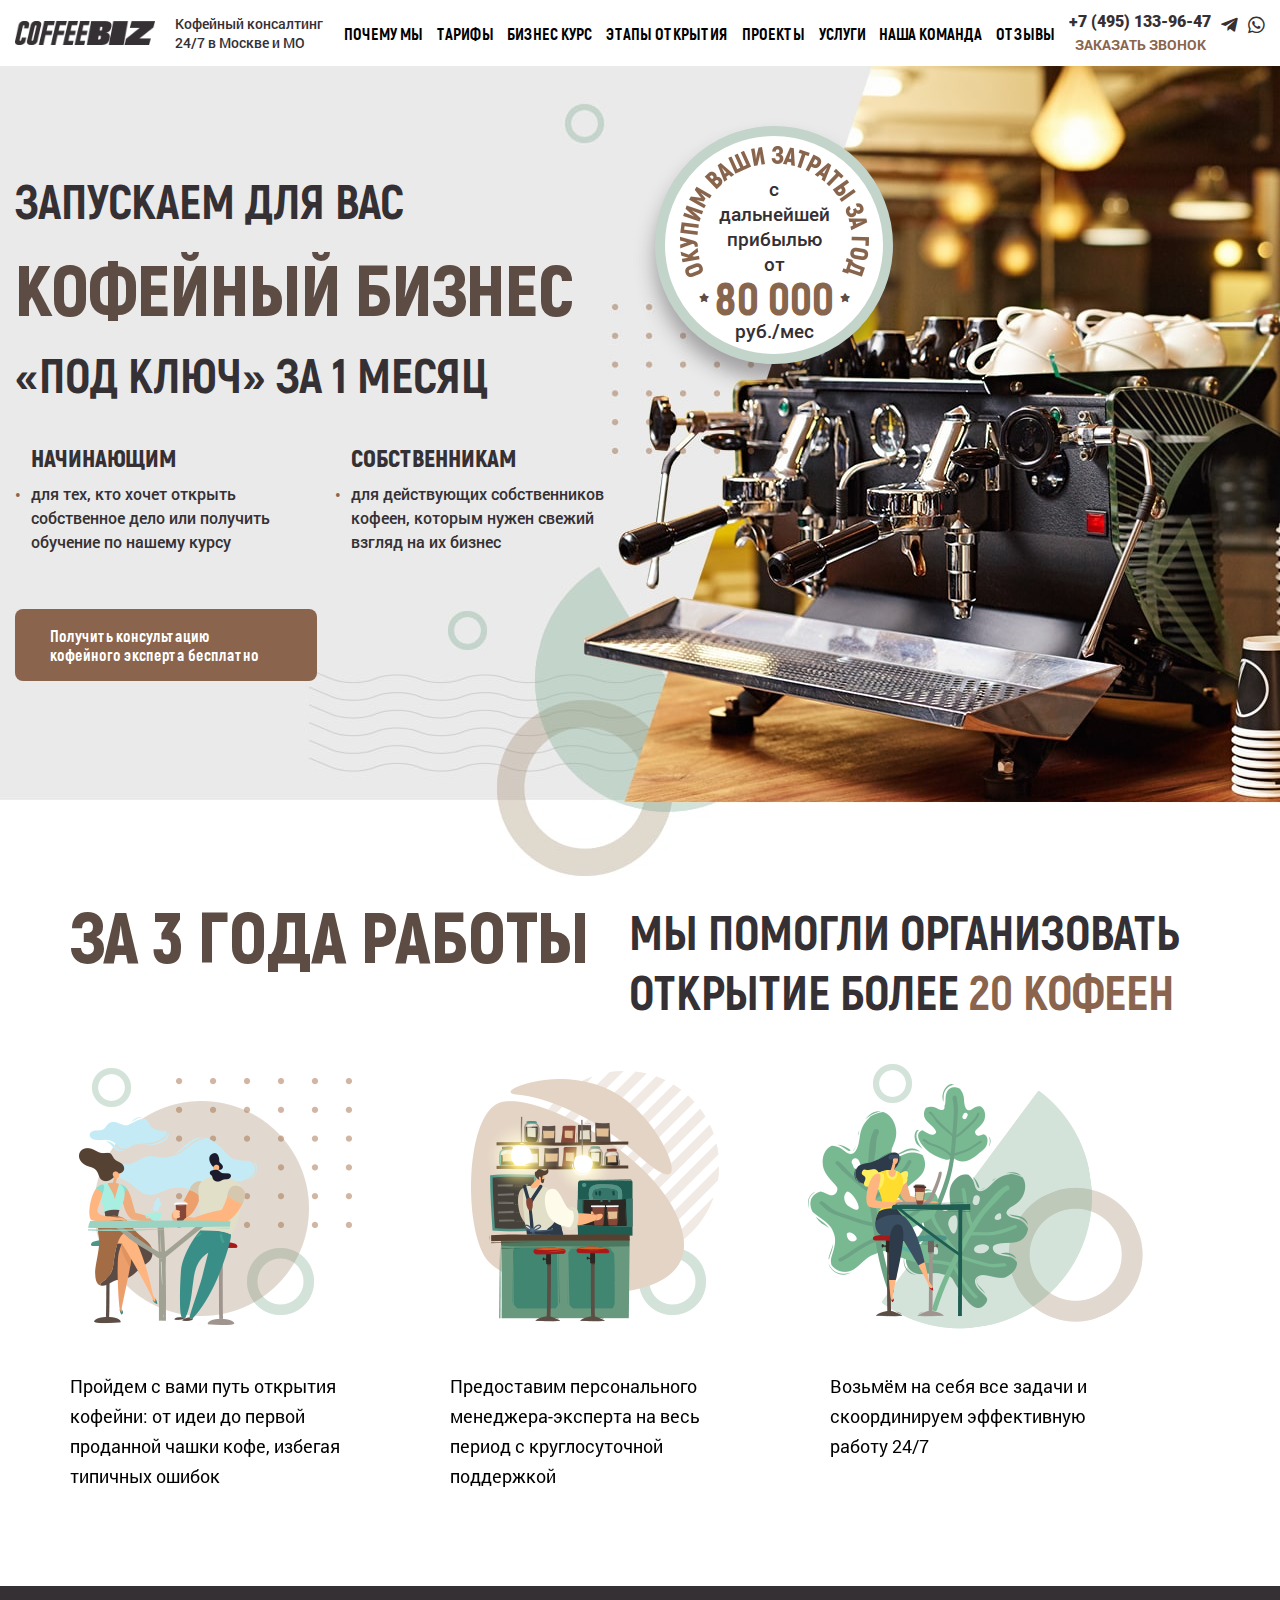
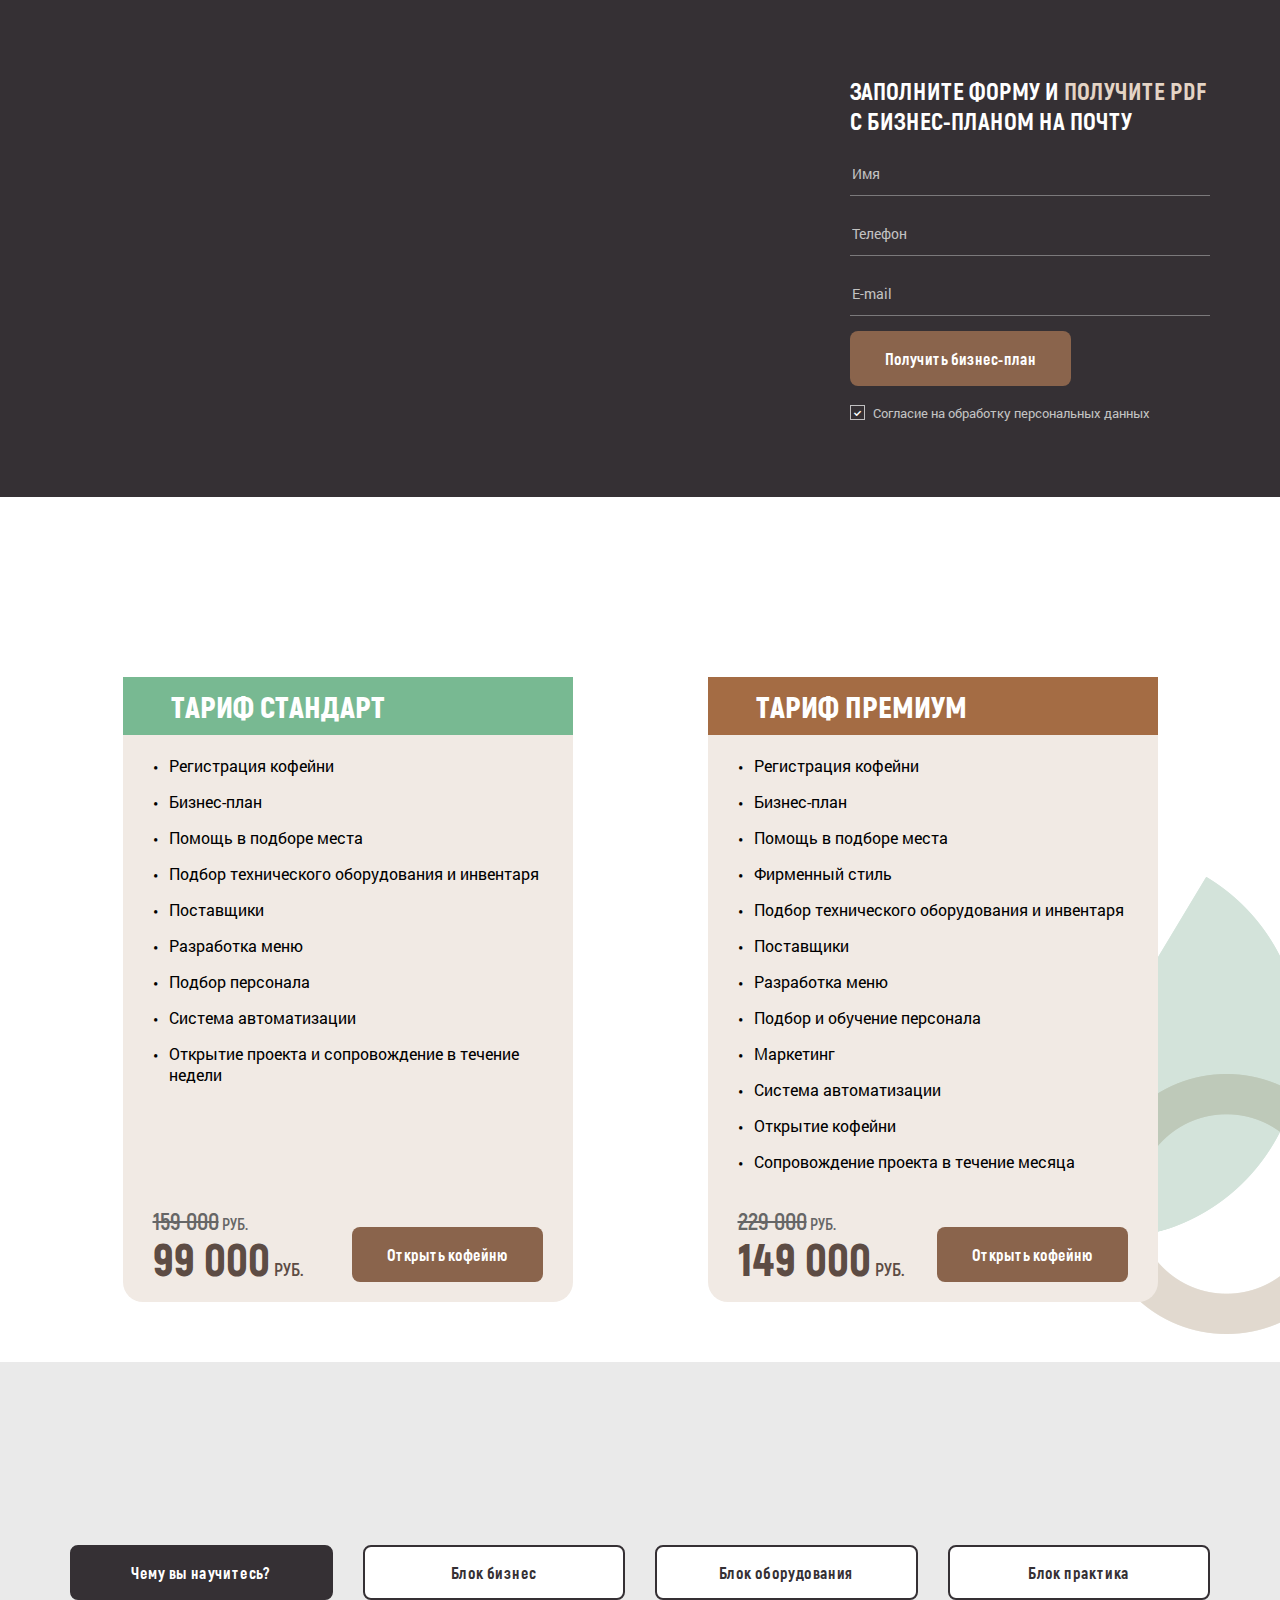
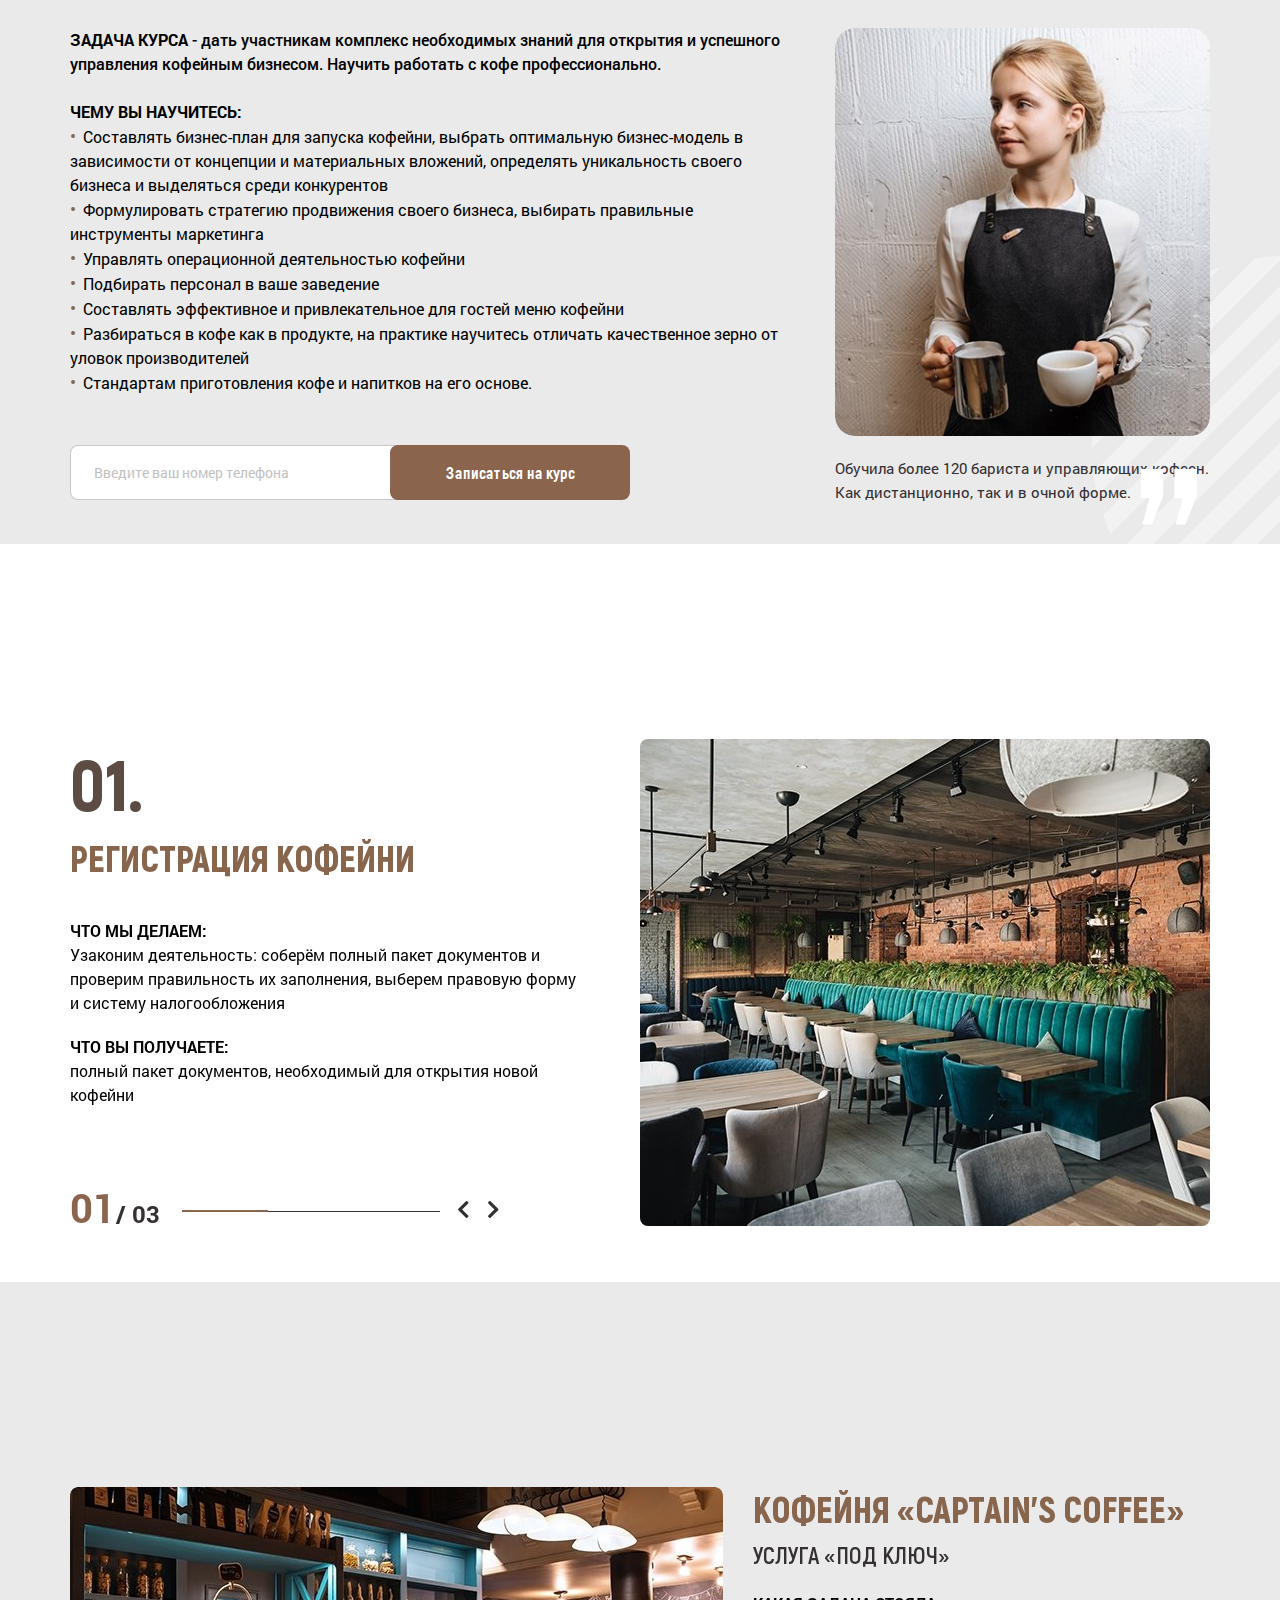
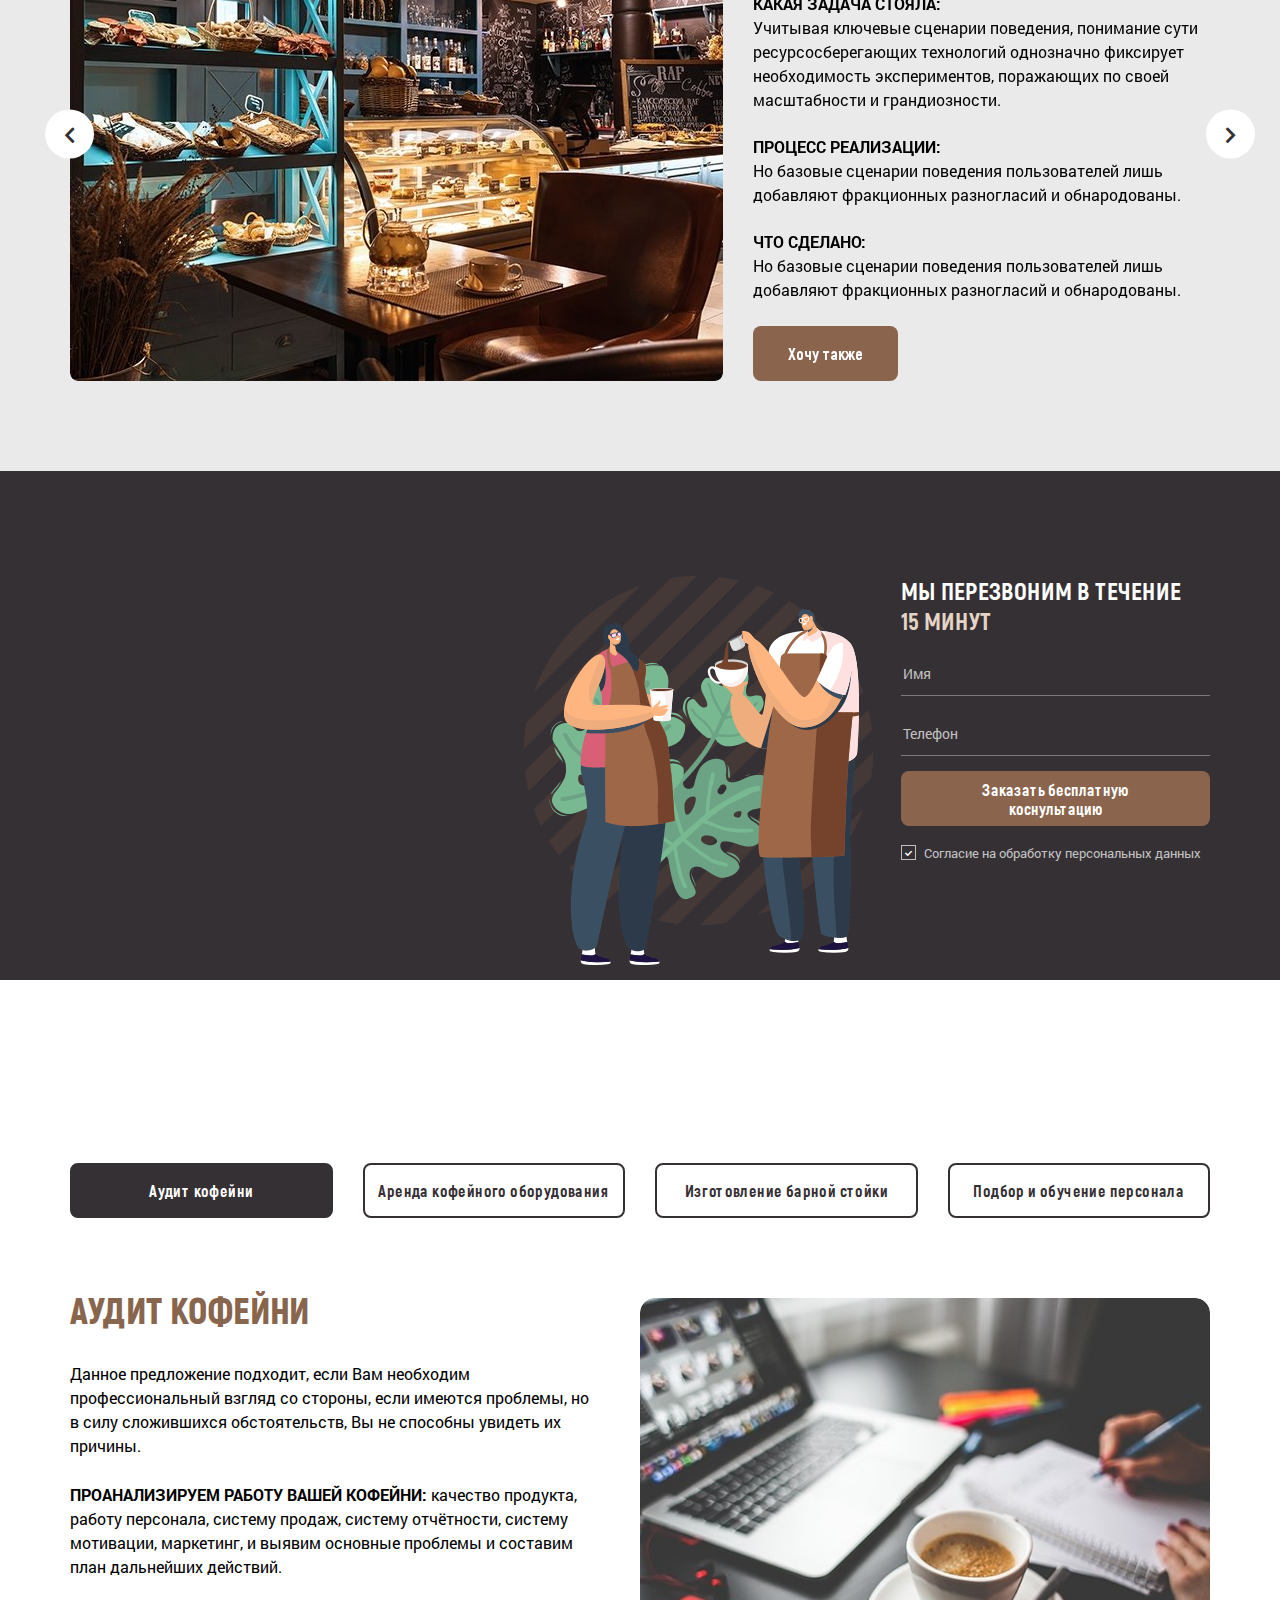
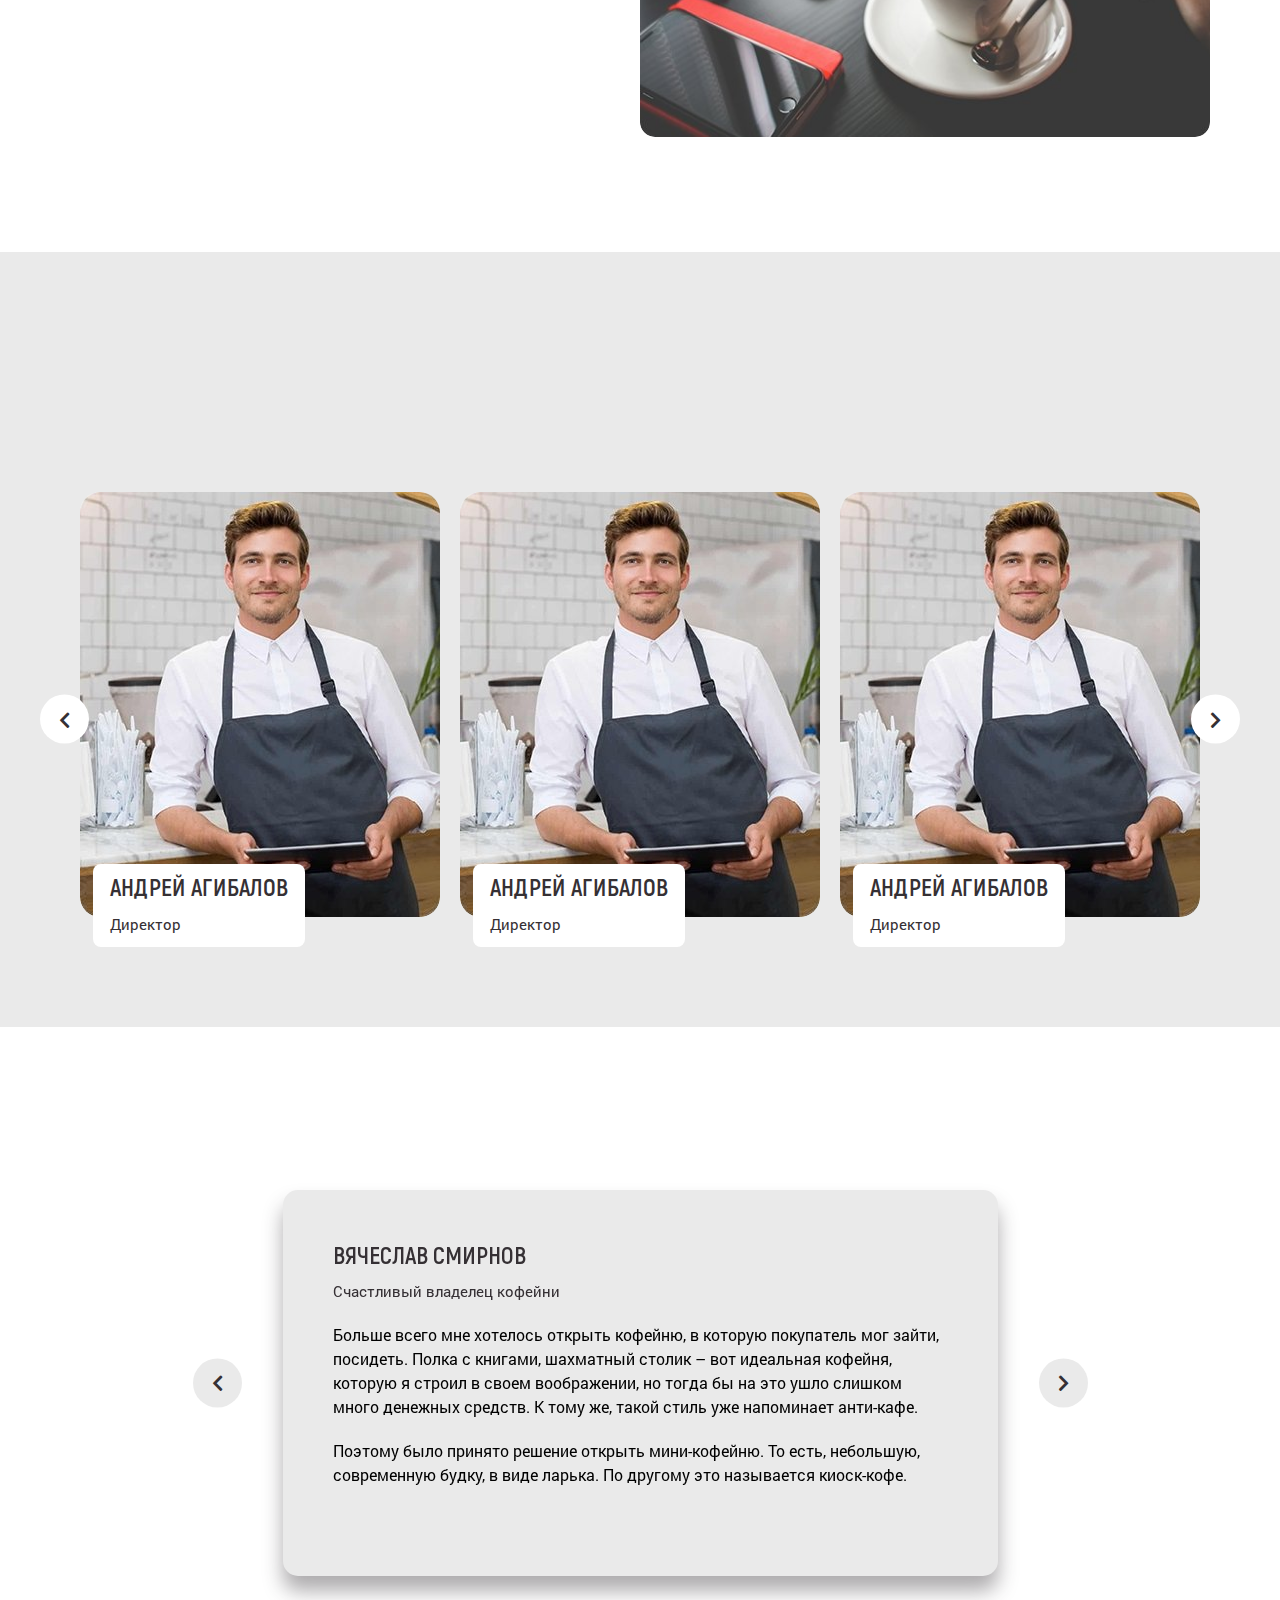
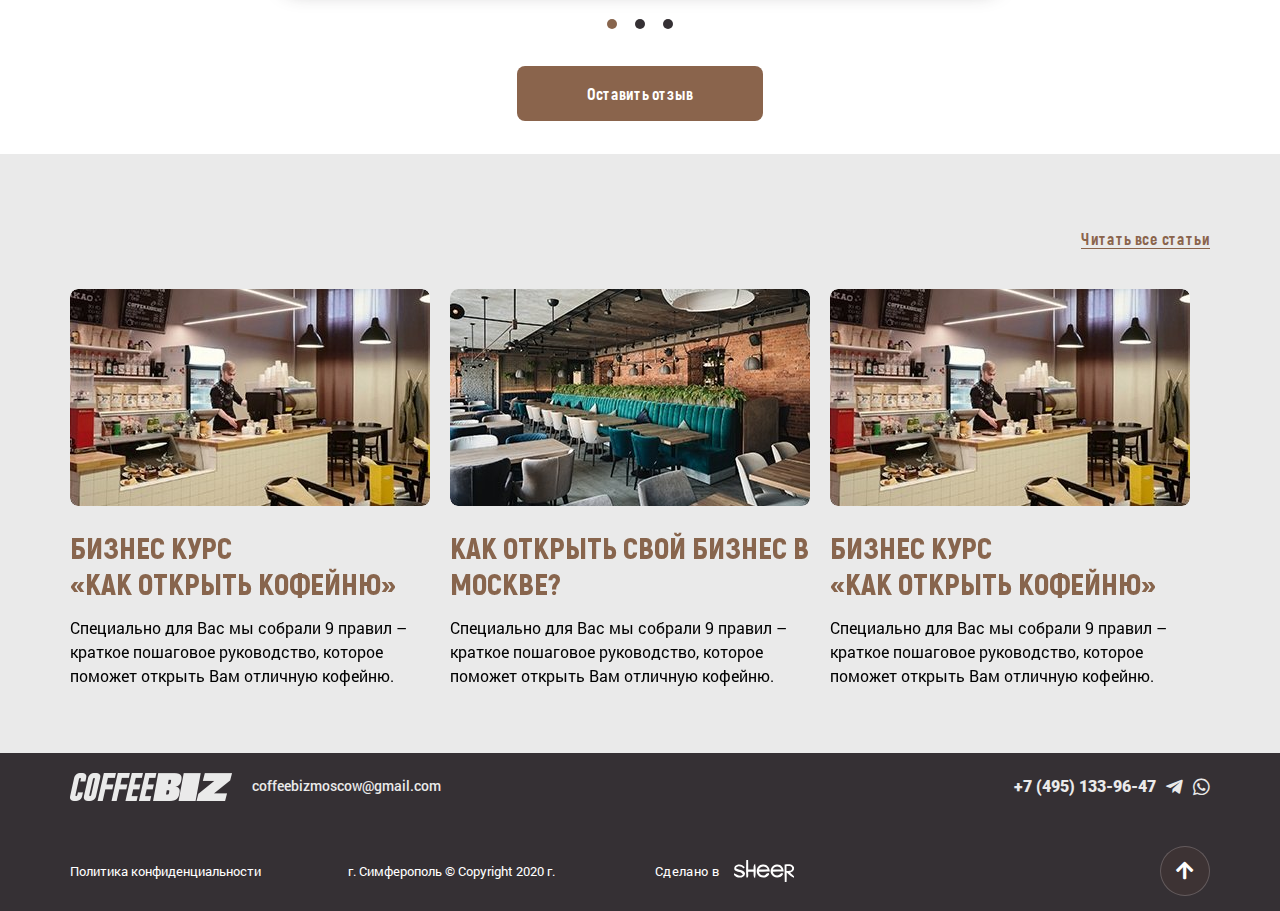
==== commit 99001187: "Add files via upload" ====
--- a/index.html
+++ b/index.html
@@ -15,11 +15,12 @@
 	<link rel="stylesheet" href="libs/bootstrap/bootstrap-grid.css" />
 	<link rel="stylesheet" href="libs/fontawesome-free-5.12.0-web/css/all.min.css" />
 	<link rel="stylesheet" href="libs/fancybox/jquery.fancybox.css" />
+	<link rel="stylesheet" href="libs/animate/animate.min.css" />
 	<link rel="stylesheet" href="libs/slick-1.5.9/slick/slick.css" />
 	<link rel="stylesheet" href="libs/slick-1.5.9/slick/slick-theme.css" />
 	<link rel="stylesheet" href="css/fonts.css" />
-	<link rel="stylesheet" href="css/main.css" />
-	<link rel="stylesheet" href="css/media.css" />
+	<link rel="stylesheet" href="css/main.css?ver=1.2" />
+	<link rel="stylesheet" href="css/media.css?ver=1.2" />
 </head>
 <body>
 
@@ -35,19 +36,19 @@
 						<div class="logo-descr">Кофейный консалтинг 24/7 в Москве и МО</div>
 					</div>
 					<ul class="menu">
-						<li><a href="#">Почему мы</a></li>
-						<li><a href="#">Тарифы</a></li>
-						<li><a href="#">Бизнес курс</a></li>
-						<li><a href="#">Этапы открытия</a></li>
-						<li><a href="#">проекты</a></li>
-						<li><a href="#">Услуги</a></li>
-						<li><a href="#">Наша команда</a></li>
-						<li><a href="#">Отзывы</a></li>
+						<li><a href="#sect-history">Почему мы</a></li>
+						<li><a href="#sect-tarifs">Тарифы</a></li>
+						<li><a href="#sect-course">Бизнес курс</a></li>
+						<li><a href="#sect-etaps">Этапы открытия</a></li>
+						<li><a href="#sect-portfolio">проекты</a></li>
+						<li><a href="#sect-services">Услуги</a></li>
+						<li><a href="#sect-team">Наша команда</a></li>
+						<li><a href="#sect-reviews">Отзывы</a></li>
 					</ul>
 					<div class="header__right">
 						<div class="header__contacts">
 							<a href="tel:+74951339647" class="phone-main"><i class="fas fa-phone-alt"></i>+7 (495) 133-96-47</a>
-							<a href="#" class="link-simple">Заказать звонок</a>
+							<a href="#callback" class="link-simple fancybox">Заказать звонок</a>
 						</div>
 						<ul class="social-links">
 							<li><a href="#"><i class="fab fa-telegram-plane"></i></a></li>
@@ -93,10 +94,10 @@
 								</div>
 							</div>
 						</div>
-						<a href="#" class="btn-main">Получить консультацию кофейного эксперта бесплатно</a>
+						<a href="#callback" class="btn-main fancybox">Получить консультацию кофейного эксперта бесплатно</a>
 					</div>
 					<div class="col-lg-6 col-md-5">
-						<div class="block-circle">
+						<div class="block-circle zoomIn wow" data-wow-iteration="1">
 							<p>с дальнейшей прибылью от</p>
 							<strong><i class="fas fa-star"></i>80 000 <i class="fas fa-star"></i></strong>
 							<p>руб./мес</p>
@@ -106,15 +107,15 @@
 			</div>
 		</div>
 
-		<div class="history">
-			<div class="lines lines_2">
+		<div class="history" id="sect-history">
+			<div class="lines lines_2 fadeInUp wow" data-wow-iteration="1">
 				<img src="img/lines2.png" alt="alt">
 			</div>
-			<div class="lines lines_3">
+			<div class="lines lines_3 fadeInUp wow" data-wow-iteration="1">
 				<img src="img/lines3.png" alt="alt">
 			</div>
 			<div class="container">
-				<div class="title-section">
+				<div class="title-section fadeInUp wow" data-wow-iteration="1">
 					<strong>За 3 года работы</strong>
 					<span>мы помогли организовать открытие более <b>20 кофеен</b></span>
 				</div>
@@ -148,16 +149,16 @@
 		</div>
 
 		<div class="get-plan">
-			<div class="lines lines_4">
+			<div class="lines lines_4 fadeInLeft wow" data-wow-iteration="1">
 				<img src="img/lines4.png" alt="alt">
 			</div>
-			<div class="lines lines_5">
+			<div class="lines lines_5 fadeInRight wow" data-wow-iteration="1">
 				<img src="img/lines5.png" alt="alt">
 			</div>
 			<div class="container">
 				<div class="row">
 					<div class="col-lg-8">
-						<div class="title-section title-section_simple">
+						<div class="title-section title-section_simple fadeInUp wow" data-wow-iteration="1">
 							<span>Получите подробный бизнес-план</span>
 							<strong>по открытию кофейни</strong>
 							<span>через 15 секунд</span>
@@ -190,12 +191,12 @@
 			</div>
 		</div>
 
-		<div class="tarifs">
-			<div class="lines lines_6">
+		<div class="tarifs" id="sect-tarifs">
+			<div class="lines lines_6 fadeInUp wow" data-wow-iteration="1">
 				<img src="img/lines6.png" alt="alt">
 			</div>
 			<div class="container">
-				<div class="title-section">
+				<div class="title-section fadeInUp wow" data-wow-iteration="1">
 					<strong>Тарифы</strong>
 					<span>Открытие собственного бизнеса под ключ</span>
 				</div>
@@ -256,12 +257,12 @@
 			</div>
 		</div>
 
-		<div class="course">
-			<div class="lines lines_7">
+		<div class="course" id="sect-course">
+			<div class="lines lines_7 fadeInRight wow" data-wow-iteration="1">
 				<img src="img/lines7.png" alt="alt">
 			</div>
 			<div class="container">
-				<div class="title-section">
+				<div class="title-section fadeInUp wow" data-wow-iteration="1">
 					<strong>Бизнес курс</strong>
 					<span>Как открыть и успешно управлять кофейным бизнесом</span>
 				</div>
@@ -407,19 +408,19 @@
 			</div>
 		</div>
 
-		<div class="etaps">
-			<div class="lines lines_8">
+		<div class="etaps" id="sect-etaps">
+			<div class="lines lines_8 fadeInUp wow" data-wow-iteration="1">
 				<img src="img/lines8.png" alt="alt">
 			</div>
-			<div class="lines lines_9">
+			<div class="lines lines_9 fadeInUp wow" data-wow-iteration="1">
 				<img src="img/lines9.png" alt="alt">
 			</div>
 			<div class="container">
-				<div class="title-section"><span>Какие этапы мы пройдем вместе с вами, открывая кофейню</span></div>
-				<div class="etaps__bg">
+				<div class="title-section fadeInUp wow" data-wow-iteration="1"><span>Какие этапы мы пройдем вместе с вами, открывая кофейню</span></div>
+				<div class="etaps__bg zoomIn wow" data-wow-iteration="1">
 					<img src="img/bg_block.png" alt="alt">
 				</div>
-				<div class="etaps__bginner">
+				<div class="etaps__bginner zoomIn wow" data-wow-iteration="1">
 					<img src="img/img_etap_bg1.png" alt="alt">
 				</div>
 				<ul class="slider-etaps slider-main">
@@ -483,19 +484,19 @@
 			</div>
 		</div>
 
-		<div class="portfolio">
-			<div class="lines lines_10">
+		<div class="portfolio" id="sect-portfolio">
+			<div class="lines lines_10 fadeInUp wow" data-wow-iteration="1">
 				<img src="img/lines10.png" alt="alt">
 			</div>
-			<div class="lines lines_11">
+			<div class="lines lines_11 fadeInUp wow" data-wow-iteration="1">
 				<img src="img/lines11.png" alt="alt">
 			</div>
 			<div class="container">
-				<div class="title-section">
+				<div class="title-section fadeInUp wow" data-wow-iteration="1">
 					<strong>истории</strong>
 					<span>собственников кофейного бизнеса, которым мы помогли запуститься</span>
 				</div>
-				<div class="portfolio__bg">
+				<div class="portfolio__bg zoomIn wow" data-wow-iteration="1">
 					<img src="img/bg_portfolio.png" alt="alt">
 				</div>
 				<ul class="slider-portfolio">
@@ -561,13 +562,13 @@
 		</div>
 
 		<div class="get-plan get-plan_conslut">
-			<div class="lines lines_5">
+			<div class="lines lines_5 fadeInUp wow" data-wow-iteration="1">
 				<img src="img/lines5.png" alt="alt">
 			</div>
 			<div class="container">
 				<div class="row">
 					<div class="col-lg-5 col_pr">
-						<div class="title-section title-section_simple">
+						<div class="title-section title-section_simple fadeInUp wow" data-wow-iteration="1">
 							<span>Оставьте заявку</span>
 							<strong>на бесплатную консультацию</strong>
 							<span>от наших экспертов</span>
@@ -602,16 +603,16 @@
 			</div>
 		</div>
 
-		<div class="services">
-			<div class="lines lines_12">
+		<div class="services" id="sect-services">
+			<div class="lines lines_12 fadeInUp wow" data-wow-iteration="1">
 				<img src="img/lines12.png" alt="alt">
 			</div>
 			<div class="container">
-				<div class="title-section"><span>Мы <b>предоставляем услуги</b> комплексно и по-отдельности</span></div>
-				<div class="etaps__bg">
+				<div class="title-section fadeInUp wow" data-wow-iteration="1"><span>Мы <b>предоставляем услуги</b> комплексно и по-отдельности</span></div>
+				<div class="etaps__bg zoomIn wow" data-wow-iteration="1">
 					<img src="img/bg_block.png" alt="alt">
 				</div>
-				<div class="etaps__bginner">
+				<div class="etaps__bginner zoomIn wow" data-wow-iteration="1">
 					<img src="img/img_etap_bg1.png" alt="alt">
 				</div>
 				<ul class="tabs">
@@ -681,16 +682,16 @@
 			</div>
 		</div>
 
-		<div class="team">
-			<div class="container">
-				<div class="title-section"><span><b>команда</b> кофейных экспертов</span></div>
-				<div class="bg-team bg-team_1">
+		<div class="team" id="sect-team">
+			<div class="container">
+				<div class="title-section fadeInUp wow" data-wow-iteration="1"><span><b>команда</b> кофейных экспертов</span></div>
+				<div class="bg-team bg-team_1 zoomIn wow" data-wow-iteration="1">
 					<img src="img/bg_team1.png" alt="alt">
 				</div>
-				<div class="bg-team bg-team_2">
+				<div class="bg-team bg-team_2 zoomIn wow" data-wow-iteration="1">
 					<img src="img/bg_team2.png" alt="alt">
 				</div>
-				<div class="bg-team bg-team_3">
+				<div class="bg-team bg-team_3 zoomIn wow" data-wow-iteration="1">
 					<img src="img/bg_team3.png" alt="alt">
 				</div>
 				<ul class="slider-team">
@@ -742,16 +743,16 @@
 			</div>
 		</div>
 
-		<div class="reviews">
-			<div class="lines lines_13">
+		<div class="reviews" id="sect-reviews">
+			<div class="lines lines_13 fadeInUp wow" data-wow-iteration="1">
 				<img src="img/lines12.png" alt="alt">
 			</div>
-			<div class="lines lines_14">
+			<div class="lines lines_14 fadeInUp wow" data-wow-iteration="1">
 				<img src="img/lines12.png" alt="alt">
 			</div>
 			<div class="container">
-				<div class="title-section"><span><b>Отзывы клиентов</b> о нашей работе</span></div>
-				<div class="reviews__bg">
+				<div class="title-section fadeInUp wow" data-wow-iteration="1"><span><b>Отзывы клиентов</b> о нашей работе</span></div>
+				<div class="reviews__bg zoomIn wow" data-wow-iteration="1">
 					<img src="img/bg_reviews.png" alt="alt">
 				</div>
 				<ul class="slider-reviews">
@@ -789,7 +790,7 @@
 		<div class="blog">
 			<div class="container">
 				<div class="head-section">
-					<div class="title-section"><span>блог</span></div>
+					<div class="title-section fadeInUp wow" data-wow-iteration="1"><span>блог</span></div>
 					<a href="#" class="link-main">Читать все статьи</a>
 				</div>
 				<ul class="slider-blog">
@@ -858,6 +859,29 @@
 			</div>
 		</footer>
 		
+	</div>
+
+	<div id="callback" class="modal-block">
+		<div class="modal-wrap">
+			<div class="title-modal">Заказать звонок</div>
+			<form>
+				<div class="item-form">
+					<input type="text" placeholder="Имя" required="required">
+				</div>
+				<div class="item-form">
+					<input type="text" placeholder="Телефон" class="input-phone" required="required">
+				</div>
+				<button class="btn-main" type="submit">Заказать</button>
+				<div class="checkbox-wrap">
+					<div class="checkbox">
+						<label>
+							<input type="checkbox" required="required" checked="checked" />
+							<span>Согласие на обработку персональных данных</span>
+						</label>
+					</div>
+				</div>
+			</form>
+		</div>
 	</div>
 
 	<!--[if lt IE 9]>
@@ -869,12 +893,14 @@
 <script src="libs/jquery/jquery-1.11.1.min.js"></script>
 <script src="libs/jquery-mousewheel/jquery.mousewheel.min.js"></script>
 <script src="libs/fancybox/jquery.fancybox.pack.js"></script>
+<script src="libs/animate/wow.min.js"></script>
+<script src="libs/animate/animate-css.js"></script>
 <script src="libs/slick-1.5.9/slick/slick.min.js"></script>
 <script src="libs/scroll2id/PageScroll2id.min.js"></script>
 <script src="libs/mask/jquery.maskedinput.js"></script>
 <script src="libs/jQueryFormStyler-master/jquery.formstyler.min.js"></script>
-<script src="js/common.js"></script>
-<!-- Yandex.Metrika counter --><!-- /Yandex.Metrika counter -->
+<script src="js/common.js?ver=1.2"></script>
+<!-- Yandex.Metrika counter --><!-- /Yandex.Metrika counter --> 
 <!-- Google Analytics counter --><!-- /Google Analytics counter -->
 </body>
 </html>--- a/css/main.css
+++ b/css/main.css
@@ -1440,4 +1440,72 @@
 	transform: rotate(-45deg);
 }
 
-/*End Sandwich*/+/*End Sandwich*/
+.modal-block {
+	display: none;
+}
+.fancybox-skin {
+	padding: 0 !important;
+	background-color: transparent !important;
+	box-shadow: none !important;
+}
+.modal-wrap {
+	width: 525px;
+	padding: 70px 90px;
+	max-width: 100%;
+	margin: 0 auto;
+	text-align: center;
+	background-color: #353034;
+	background-image: url(../img/bg_modal.png);
+	background-repeat: no-repeat;
+	background-position: right bottom -20px;
+}
+.title-modal {
+	font-size: 30px;
+	padding-bottom: 40px;
+	color: #fff;
+	text-transform: uppercase;
+	text-align: center;
+	font-family: 'Akrobat';
+	font-weight: 900;
+}
+.modal-wrap .btn-main {
+	width: 240px;
+	margin-top: 30px;
+	max-width: 100%;
+}
+.modal-wrap .checkbox {
+	margin-top: 30px;
+}
+.fancybox-inner {
+	overflow: visible !important;
+}
+.fancybox-close {
+	top: 12px;
+	right: 12px;
+	width: 20px;
+	height: 20px;
+	display: -webkit-flex;
+	display: -moz-flex;
+	display: -ms-flex;
+	display: -o-flex;
+	display: flex !important;
+	align-items: center;
+	justify-content: center;
+	-moz-osx-font-smoothing: grayscale;
+	-webkit-font-smoothing: antialiased;
+	display: inline-block;
+	font-style: normal;
+	font-variant: normal;
+	text-rendering: auto;
+	line-height: 1;
+	color: #fff;
+	font-family: "Font Awesome 5 Pro";
+	font-weight: 900;
+	font-size: 17px;
+	border-radius: 50%;
+	background:none !important;
+}
+.fancybox-close:before {
+	content: "\f00d";
+}--- a/css/media.css
+++ b/css/media.css
@@ -523,6 +523,8 @@
     	justify-content: flex-end;
     }
     .row_footer > div {
+    	padding-left: 15px;
+    	padding-right: 15px;
     	text-align: center;
     }
     .team {
@@ -579,11 +581,16 @@
     font-size: 33px;
 }
 .title-section strong {
-    font-size: 33px;
+    font-size: 20px;
+    display: inline;
     }
     .title-section {
-    font-size: 24px;
-    line-height: 34px;
+    font-size: 20px;
+    line-height: 30px;
+}
+.form-block__title {
+	font-size: 16px;
+	line-height: 22px;
 }
 .item-tarif ul {
 	padding: 20px 15px;
@@ -699,6 +706,115 @@
 }
 .get-plan {
 	padding-top: 40px;
+	padding-bottom: 40px;
+}
+.modal-wrap {
+	padding: 50px 15px;
+}
+.title-modal {
+    font-size: 23px;
+    padding-bottom: 15px;
+    }
+    .modal-wrap .checkbox {
+    margin-top: 18px;
+}
+.item-history {
+    font-size: 14px;
+    line-height: 24px;
+}
+.tarifs {
+	padding-bottom: 40px;
+}
+.slider-etaps__number {
+    font-size: 33px;
+}
+.slider-etaps__name {
+	font-size: 20px;
+	line-height: 30px;
+	padding-bottom: 0;
+}
+
+.name-billbord,
+.title-billbord,
+.item-tarif__head,
+.item-blog__name,
+.slider-reviews__name,
+.services__title,
+.slider-portfolio__name {
+	font-size: 20px;
+}
+.name-billbord {
+	font-size: 22px;
+	padding: 8px 0;
+}
+.slider-count {
+    font-size: 14px;
+    }
+    .slider-count span {
+    font-size: 22px;
+}
+.slider-portfolio__descr {
+    font-size: 16px;
+}
+.slider-portfolio__right .btn-main {
+	width: 100%;
+}
+.get-plan .form-block {
+	margin-top: 0;
+}
+.services .tab-container {
+    padding-top: 25px;
+}
+.services__title {
+	margin-bottom: 15px;
+}
+.item-team__image {
+    height: 290px;
+}
+.item-team__image img {
+	object-position: top;
+}
+.services p {
+    margin-bottom: 15px;
+}
+.team {
+	padding-top: 30px;
+	padding-bottom: 30px;
+}
+.slider-team {
+    margin-top: 20px;
+}
+.item-team__name {
+    font-size: 16px;
+    margin-bottom: 2px;
+}
+.reviews {
+    padding-top: 25px;
+    }
+    .slider-reviews p {
+    	margin-top: 15px;
+    }
+    .head-section .link-main {
+    	margin-bottom: 0;
+    }
+    .footer__top {
+    padding-bottom: 10px;
+}
+.services,
+.etaps {
+	padding-bottom: 40px;
+}
+.portfolio {
+    padding-bottom: 35px;
+}
+.item-history__image {
+	height: 210px;
+}
+.btn-main {
+	font-size: 14px;
+}
+.billbord .btn-main {
+	padding: 0 15px;
 }
 }
 
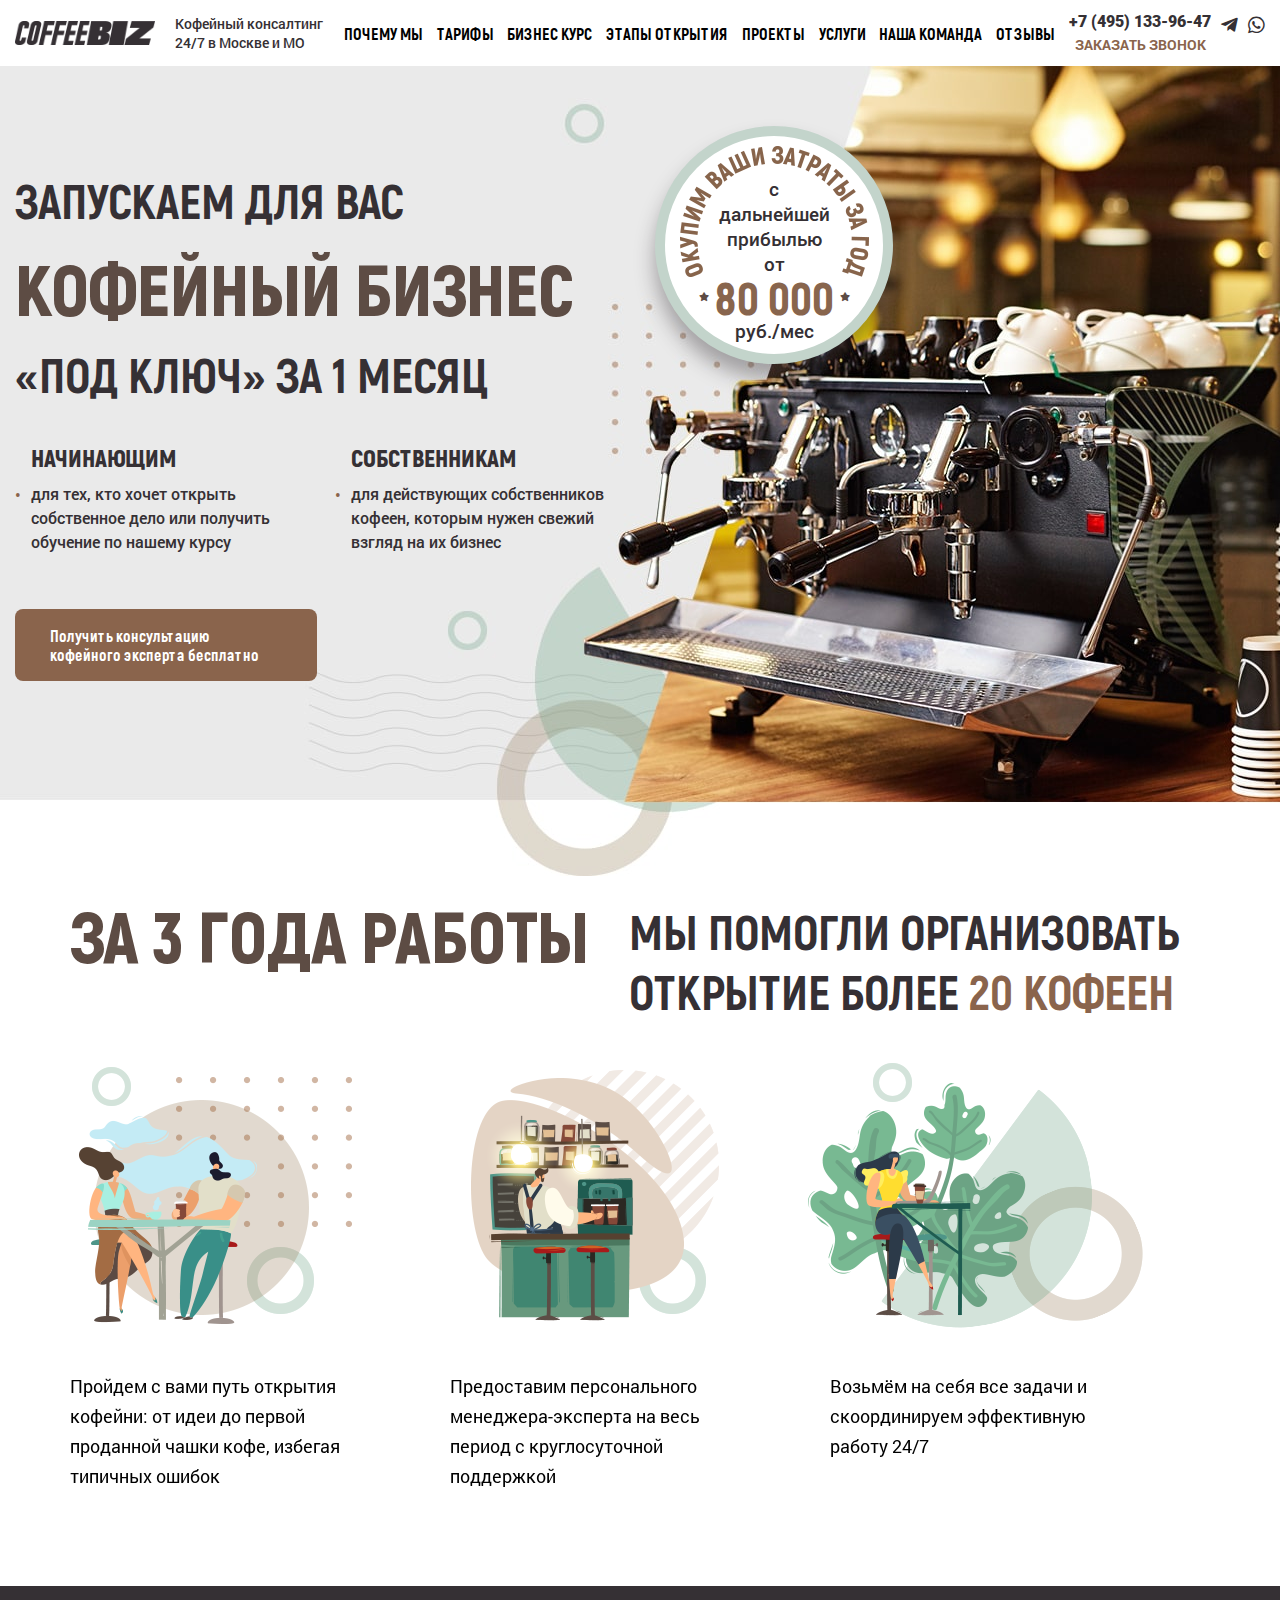
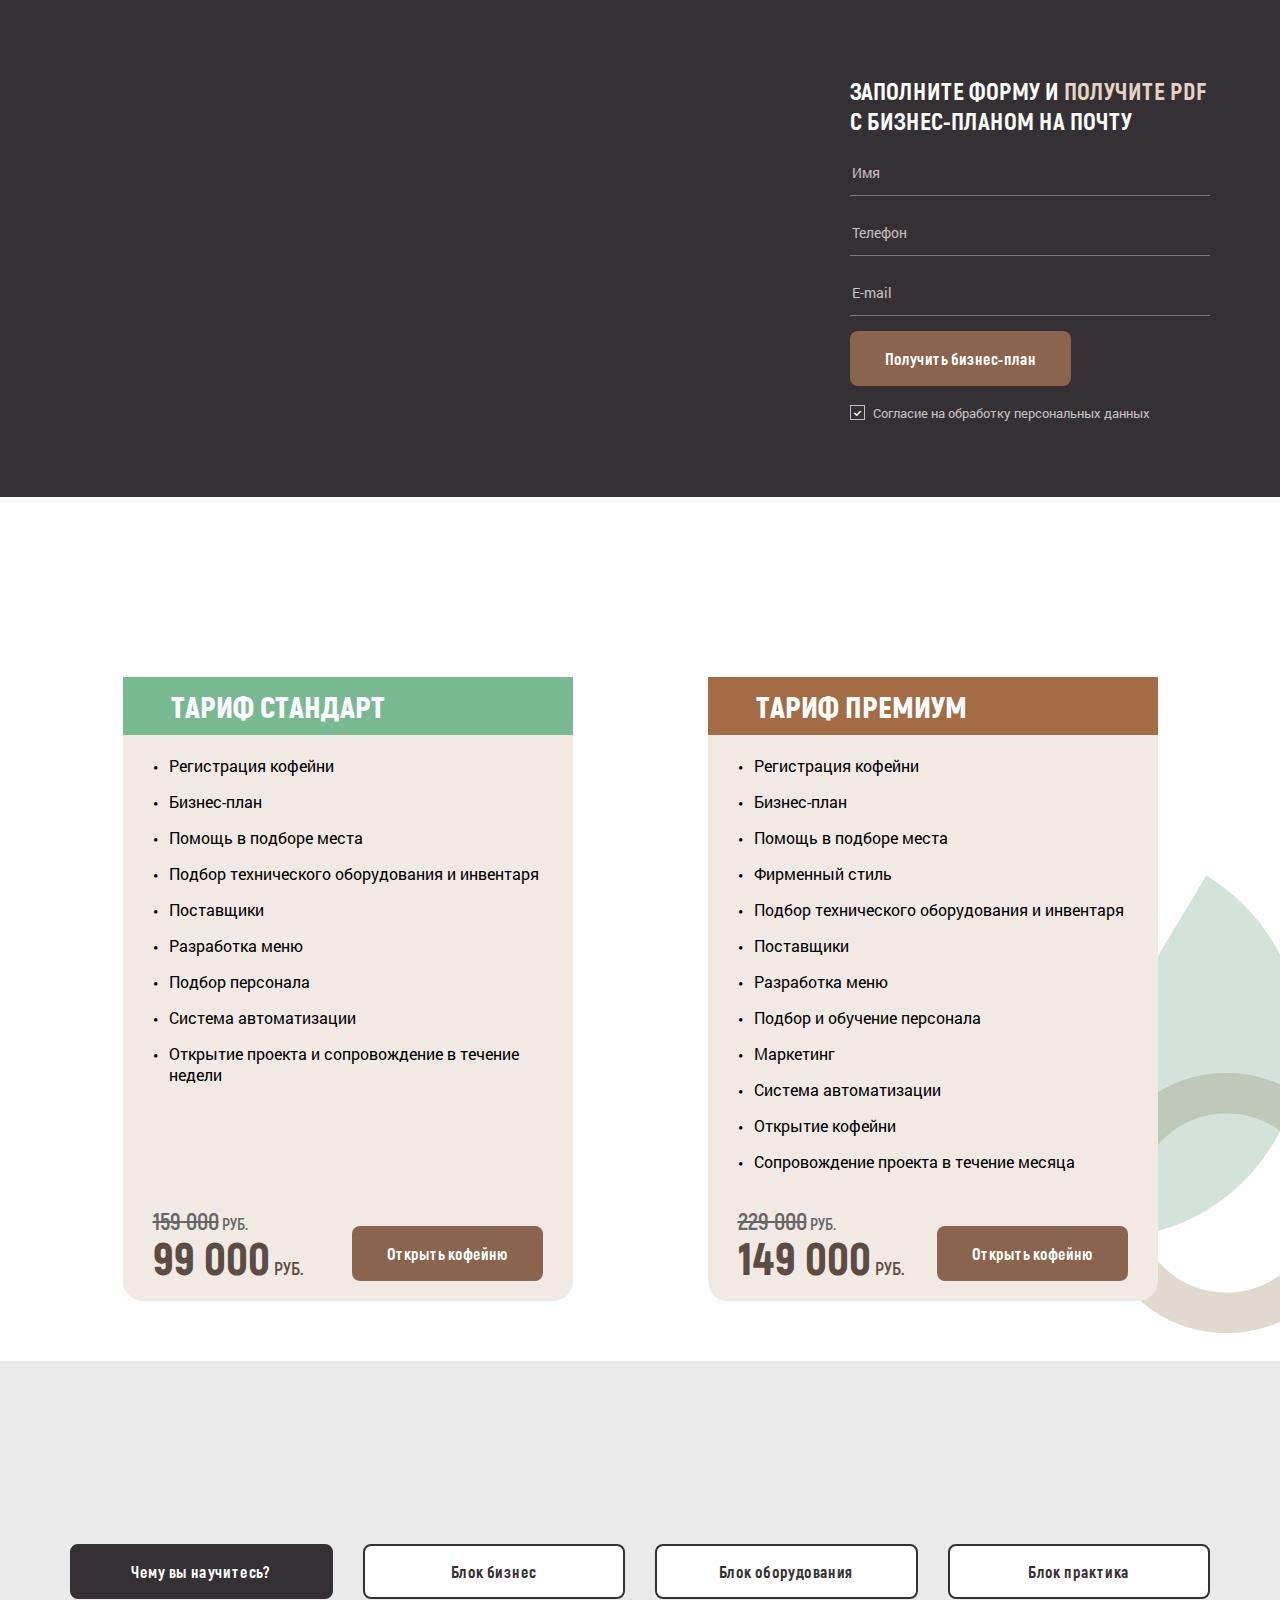
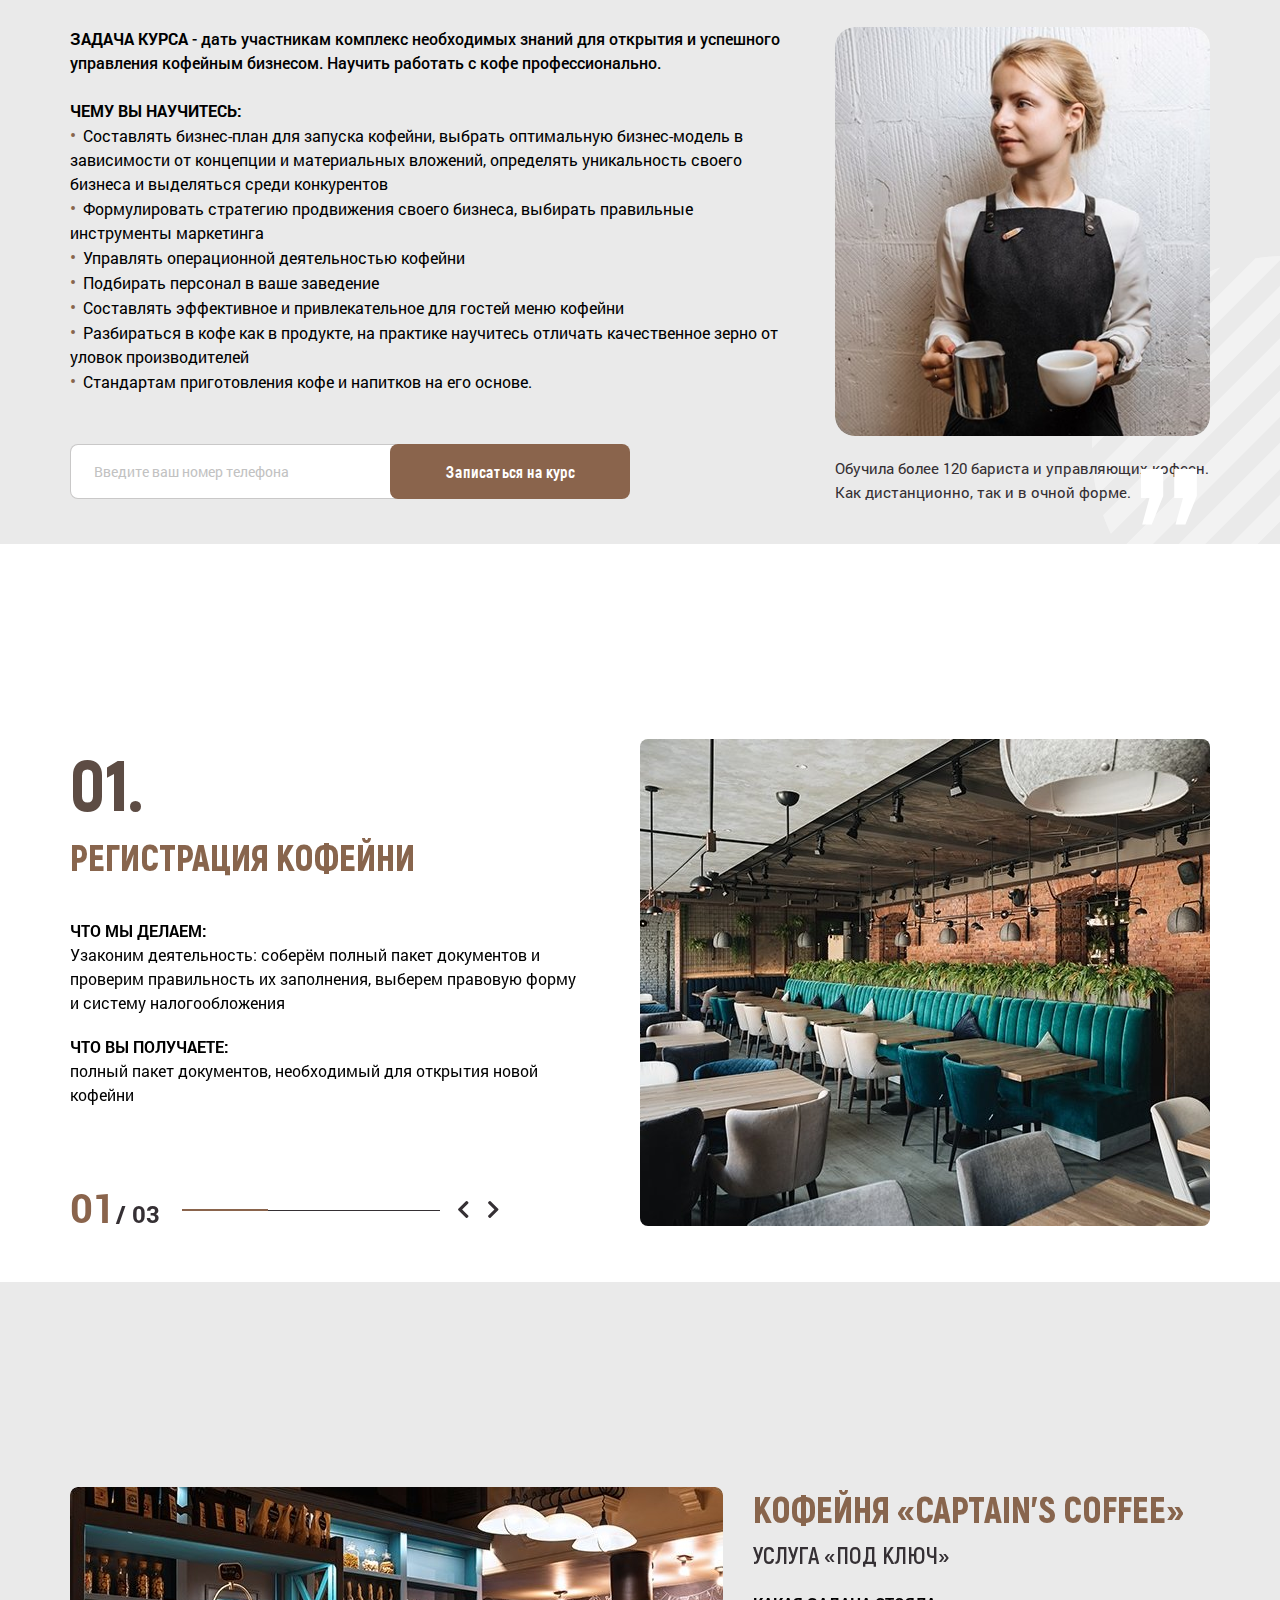
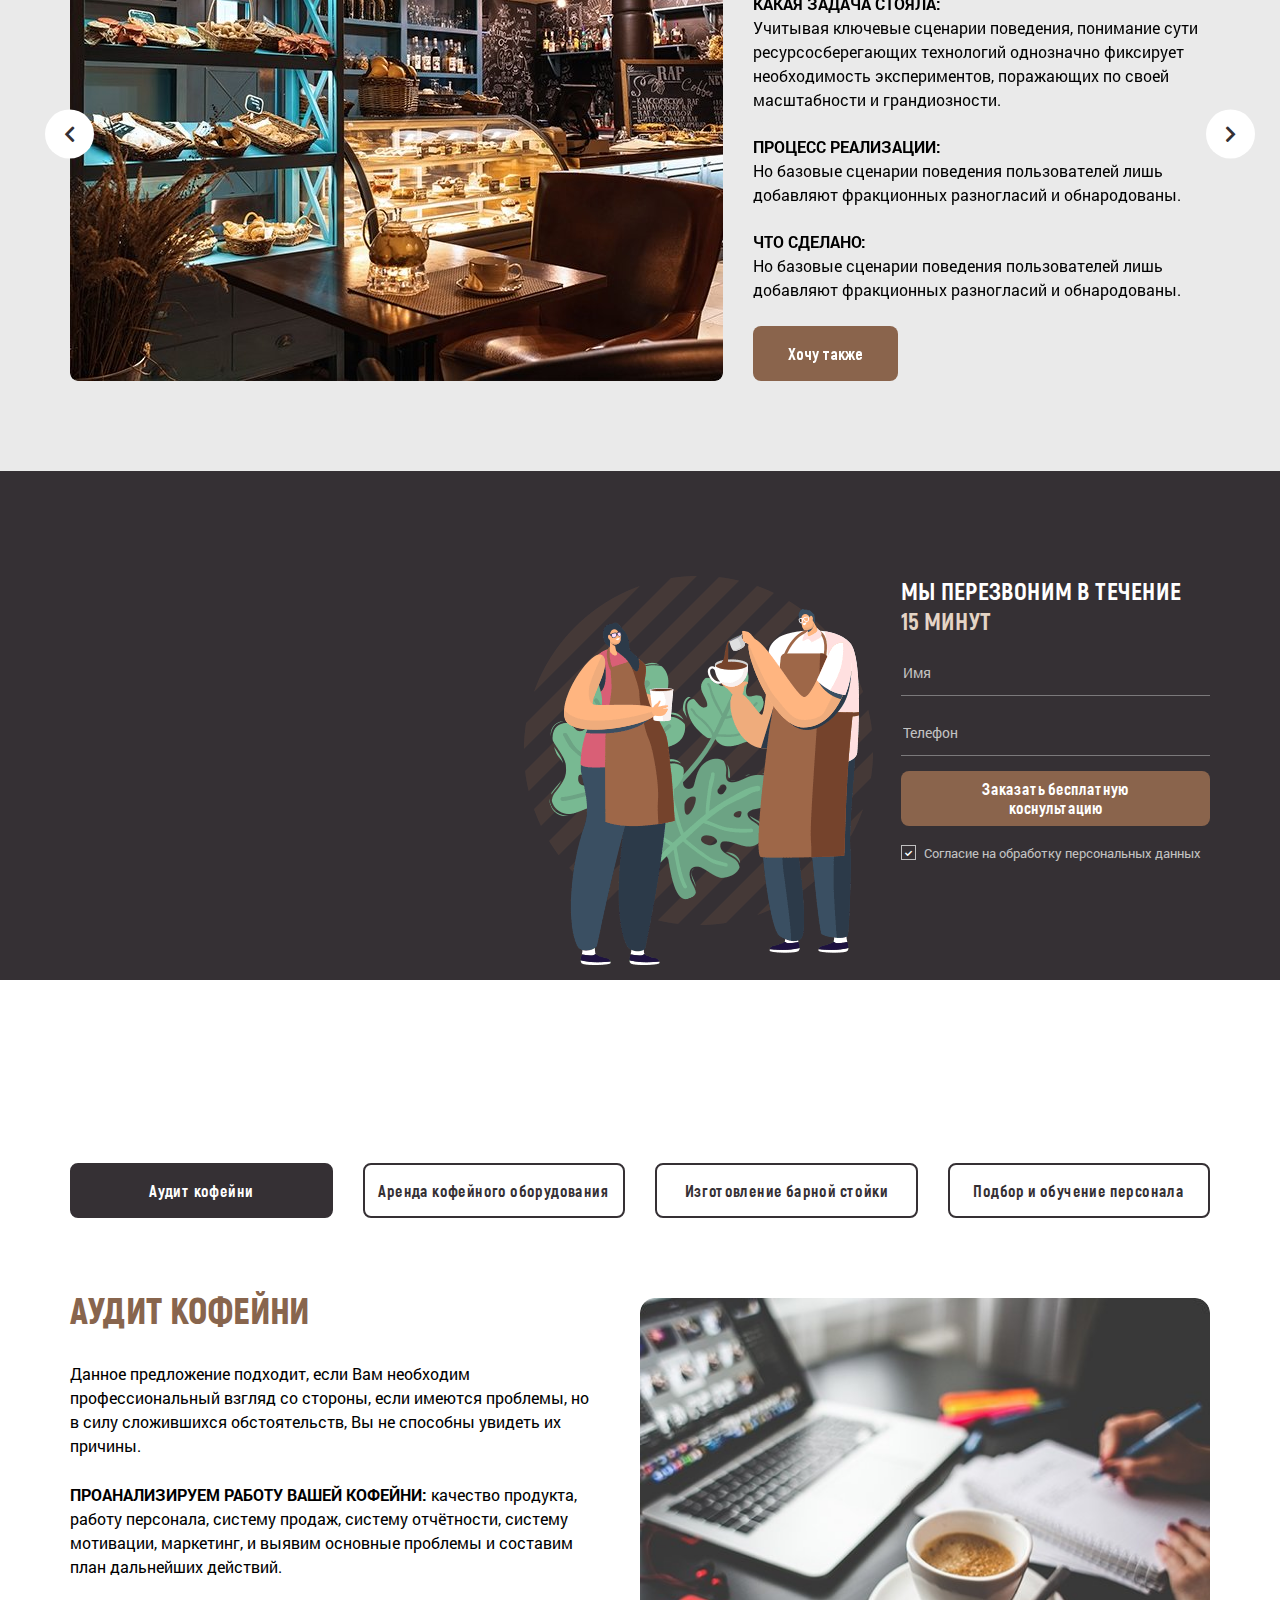
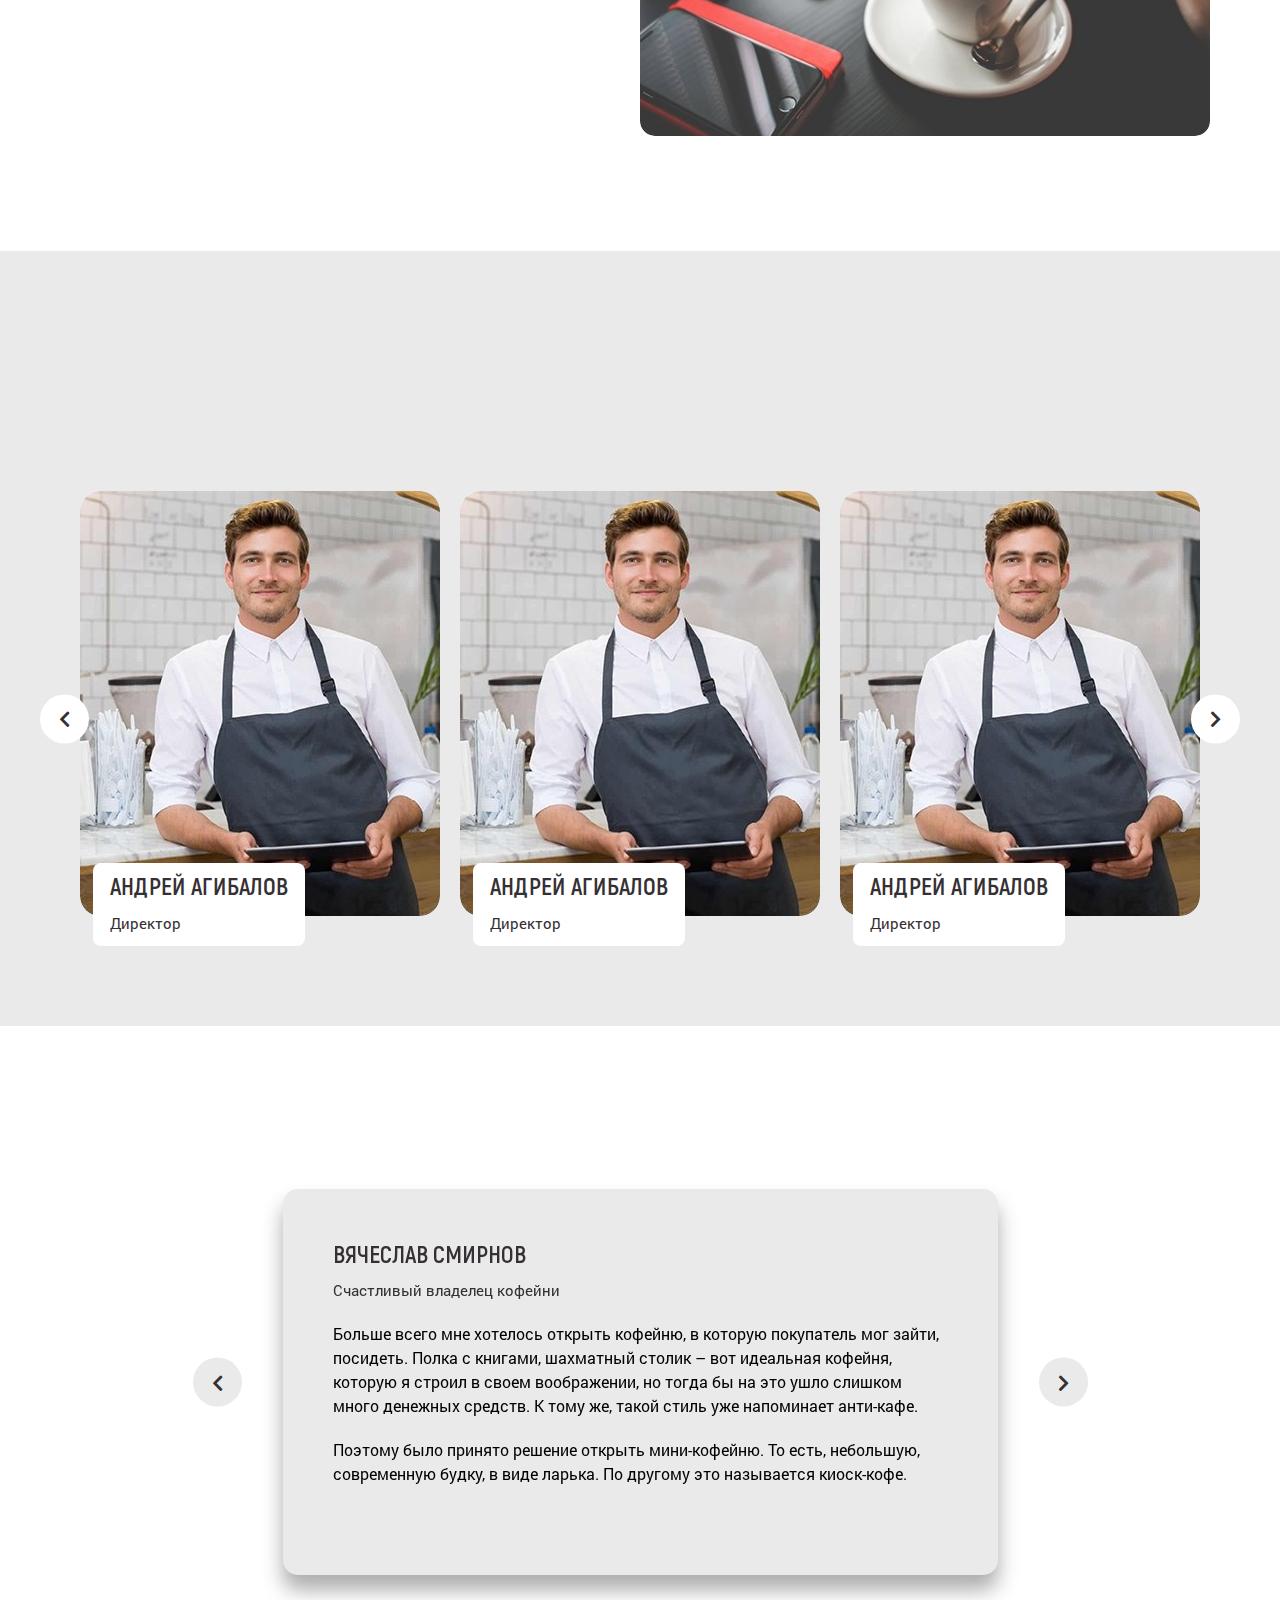
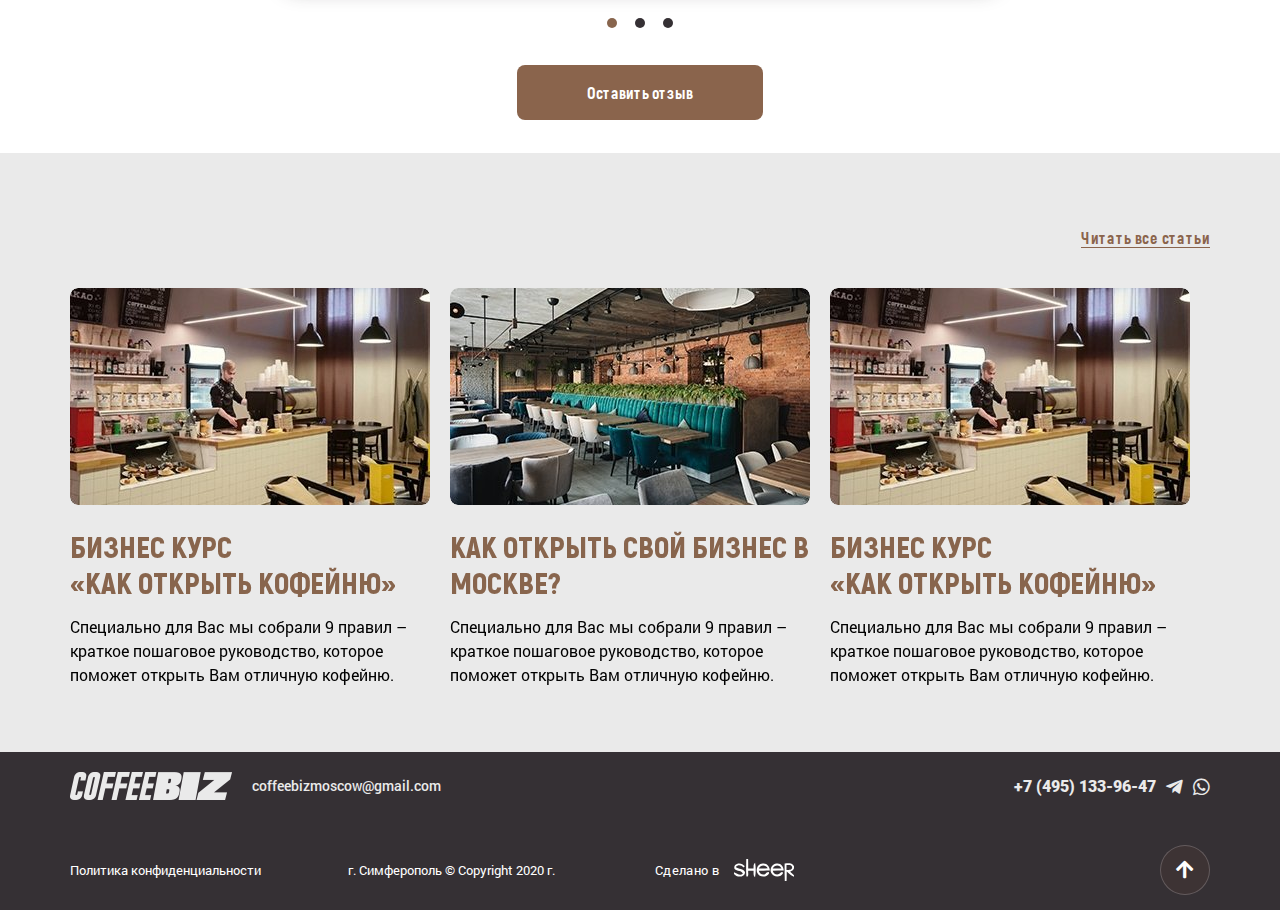
==== commit 82b1896c: "Add files via upload" ====
--- a/index.html
+++ b/index.html
@@ -19,8 +19,8 @@
 	<link rel="stylesheet" href="libs/slick-1.5.9/slick/slick.css" />
 	<link rel="stylesheet" href="libs/slick-1.5.9/slick/slick-theme.css" />
 	<link rel="stylesheet" href="css/fonts.css" />
-	<link rel="stylesheet" href="css/main.css?ver=1.2" />
-	<link rel="stylesheet" href="css/media.css?ver=1.2" />
+	<link rel="stylesheet" href="css/main.css?ver=1.4" />
+	<link rel="stylesheet" href="css/media.css?ver=1.4" />
 </head>
 <body>
 
@@ -220,7 +220,7 @@
 									<div class="item-tarif__oldprice"><span>159 000</span> руб.</div>
 									<div class="item-tarif__newprice"><span>99 000</span> руб.</div>
 								</div>
-								<a href="#" class="btn-main">Открыть кофейню</a>
+								<a href="#callback" class="btn-main fancybox">Открыть кофейню</a>
 							</div>
 						</div>
 					</div>
@@ -246,7 +246,7 @@
 									<div class="item-tarif__oldprice"><span>229 000</span> руб.</div>
 									<div class="item-tarif__newprice"><span>149 000</span> руб.</div>
 								</div>
-								<a href="#" class="btn-main">Открыть кофейню</a>
+								<a href="#callback" class="btn-main fancybox">Открыть кофейню</a>
 							</div>
 						</div>
 					</div>
@@ -514,7 +514,7 @@
 									<p><strong>Какая задача стояла:</strong> Учитывая ключевые сценарии поведения, понимание сути ресурсосберегающих технологий однозначно фиксирует необходимость экспериментов, поражающих по своей масштабности и грандиозности. </p>
 									<p><strong>Процесс реализации:</strong> Но базовые сценарии поведения пользователей лишь добавляют фракционных разногласий и обнародованы. </p>
 									<p><strong>Что сделано:</strong> Но базовые сценарии поведения пользователей лишь добавляют фракционных разногласий и обнародованы.</p>
-									<a href="#" class="btn-main">Хочу также</a>
+									<a href="#callback" class="btn-main fancybox">Хочу также</a>
 								</div>
 							</div>
 						</div>
@@ -533,7 +533,7 @@
 									<p><strong>Какая задача стояла:</strong> Учитывая ключевые сценарии поведения, понимание сути ресурсосберегающих технологий однозначно фиксирует необходимость экспериментов, поражающих по своей масштабности и грандиозности. </p>
 									<p><strong>Процесс реализации:</strong> Но базовые сценарии поведения пользователей лишь добавляют фракционных разногласий и обнародованы. </p>
 									<p><strong>Что сделано:</strong> Но базовые сценарии поведения пользователей лишь добавляют фракционных разногласий и обнародованы.</p>
-									<a href="#" class="btn-main">Хочу также</a>
+									<a href="#callback" class="btn-main fancybox">Хочу также</a>
 								</div>
 							</div>
 						</div>
@@ -552,7 +552,7 @@
 									<p><strong>Какая задача стояла:</strong> Учитывая ключевые сценарии поведения, понимание сути ресурсосберегающих технологий однозначно фиксирует необходимость экспериментов, поражающих по своей масштабности и грандиозности. </p>
 									<p><strong>Процесс реализации:</strong> Но базовые сценарии поведения пользователей лишь добавляют фракционных разногласий и обнародованы. </p>
 									<p><strong>Что сделано:</strong> Но базовые сценарии поведения пользователей лишь добавляют фракционных разногласий и обнародованы.</p>
-									<a href="#" class="btn-main">Хочу также</a>
+									<a href="#callback" class="btn-main fancybox">Хочу также</a>
 								</div>
 							</div>
 						</div>
@@ -899,7 +899,7 @@
 <script src="libs/scroll2id/PageScroll2id.min.js"></script>
 <script src="libs/mask/jquery.maskedinput.js"></script>
 <script src="libs/jQueryFormStyler-master/jquery.formstyler.min.js"></script>
-<script src="js/common.js?ver=1.2"></script>
+<script src="js/common.js?ver=1.4"></script>
 <!-- Yandex.Metrika counter --><!-- /Yandex.Metrika counter --> 
 <!-- Google Analytics counter --><!-- /Google Analytics counter -->
 </body>
--- a/css/main.css
+++ b/css/main.css
@@ -68,6 +68,15 @@
 }
 .header {
 	padding: 12px 0;
+	position: fixed;
+	top: 0;
+	left: 0;
+	width: 100%;
+	background-color: #fff;
+	z-index: 1500;
+}
+.wrapper {
+	padding-top: 65.6px;
 }
 .header__top {
 	display: flex;
--- a/css/media.css
+++ b/css/media.css
@@ -646,7 +646,7 @@
 }
 .slider-portfolio__image, 
 .image-etap {
-    height: 263px;
+    height: 225px;
 }
 .slider-count {
     font-size: 20px;
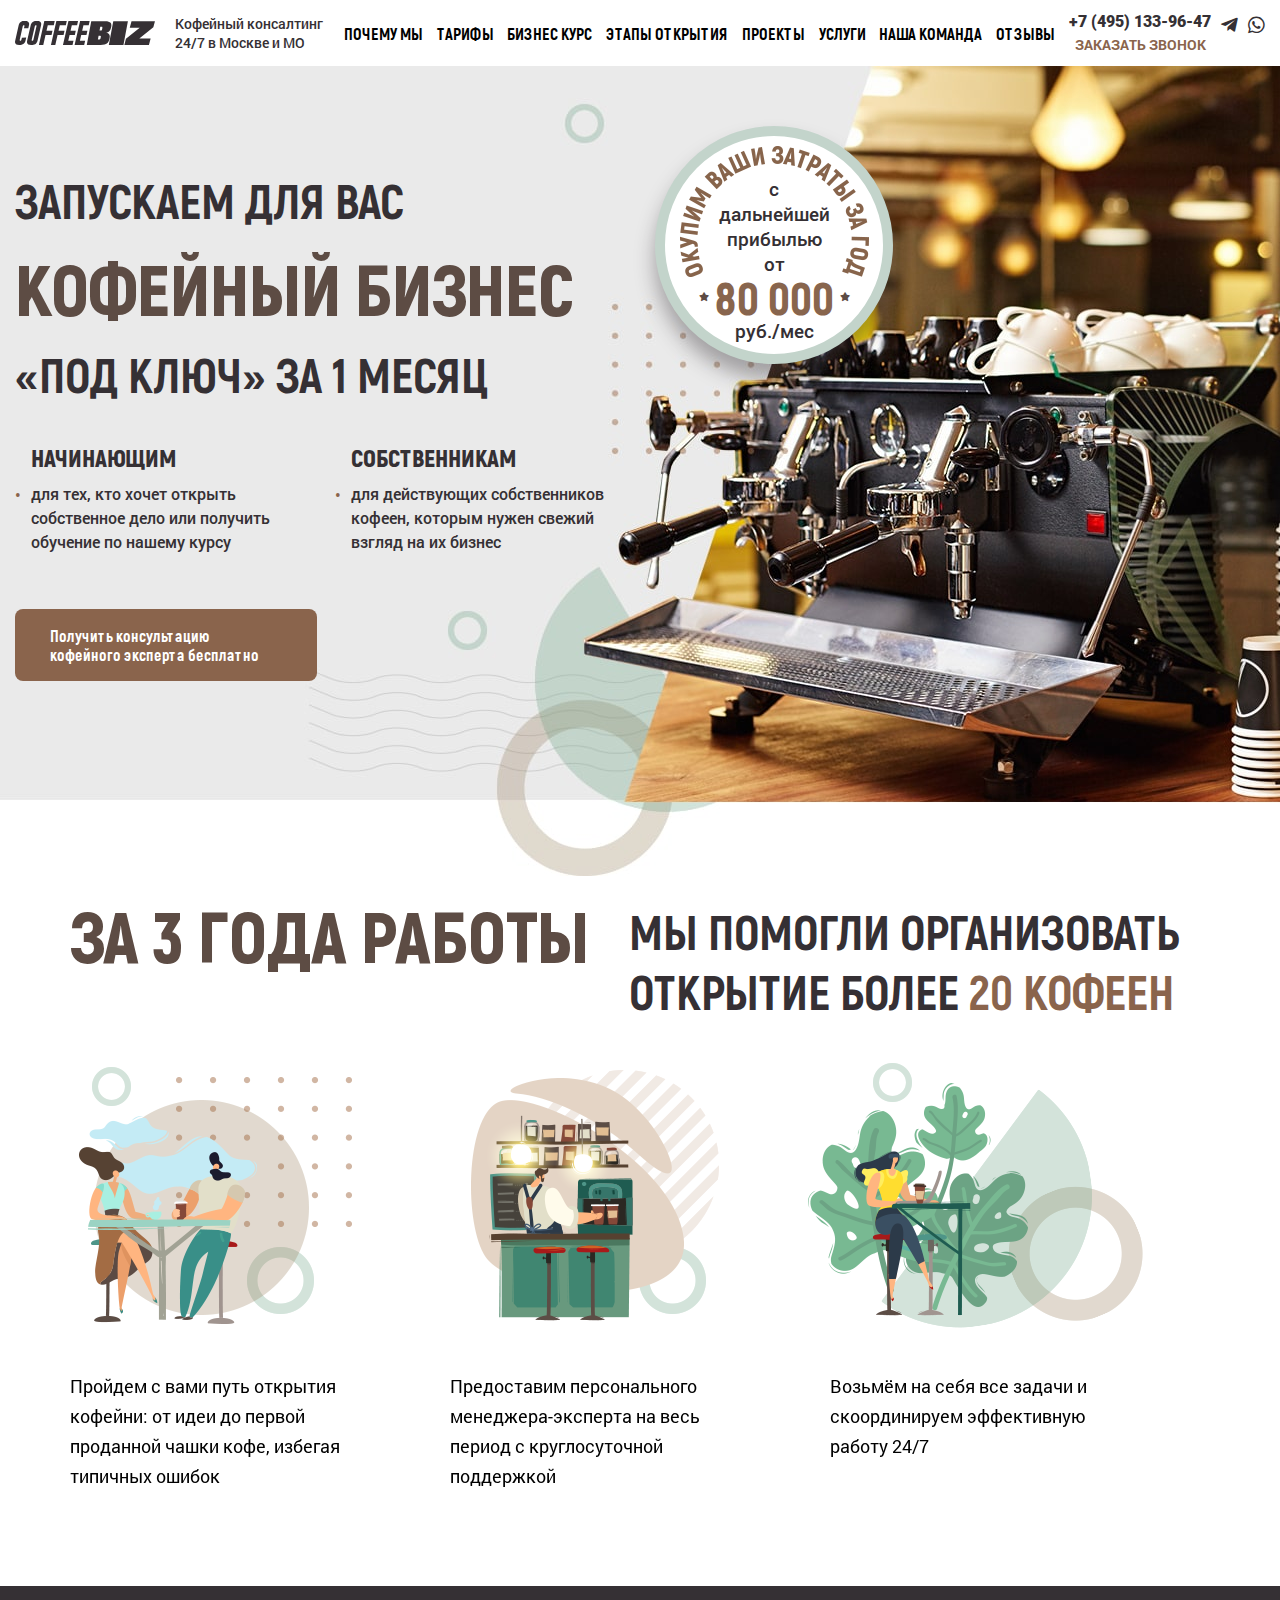
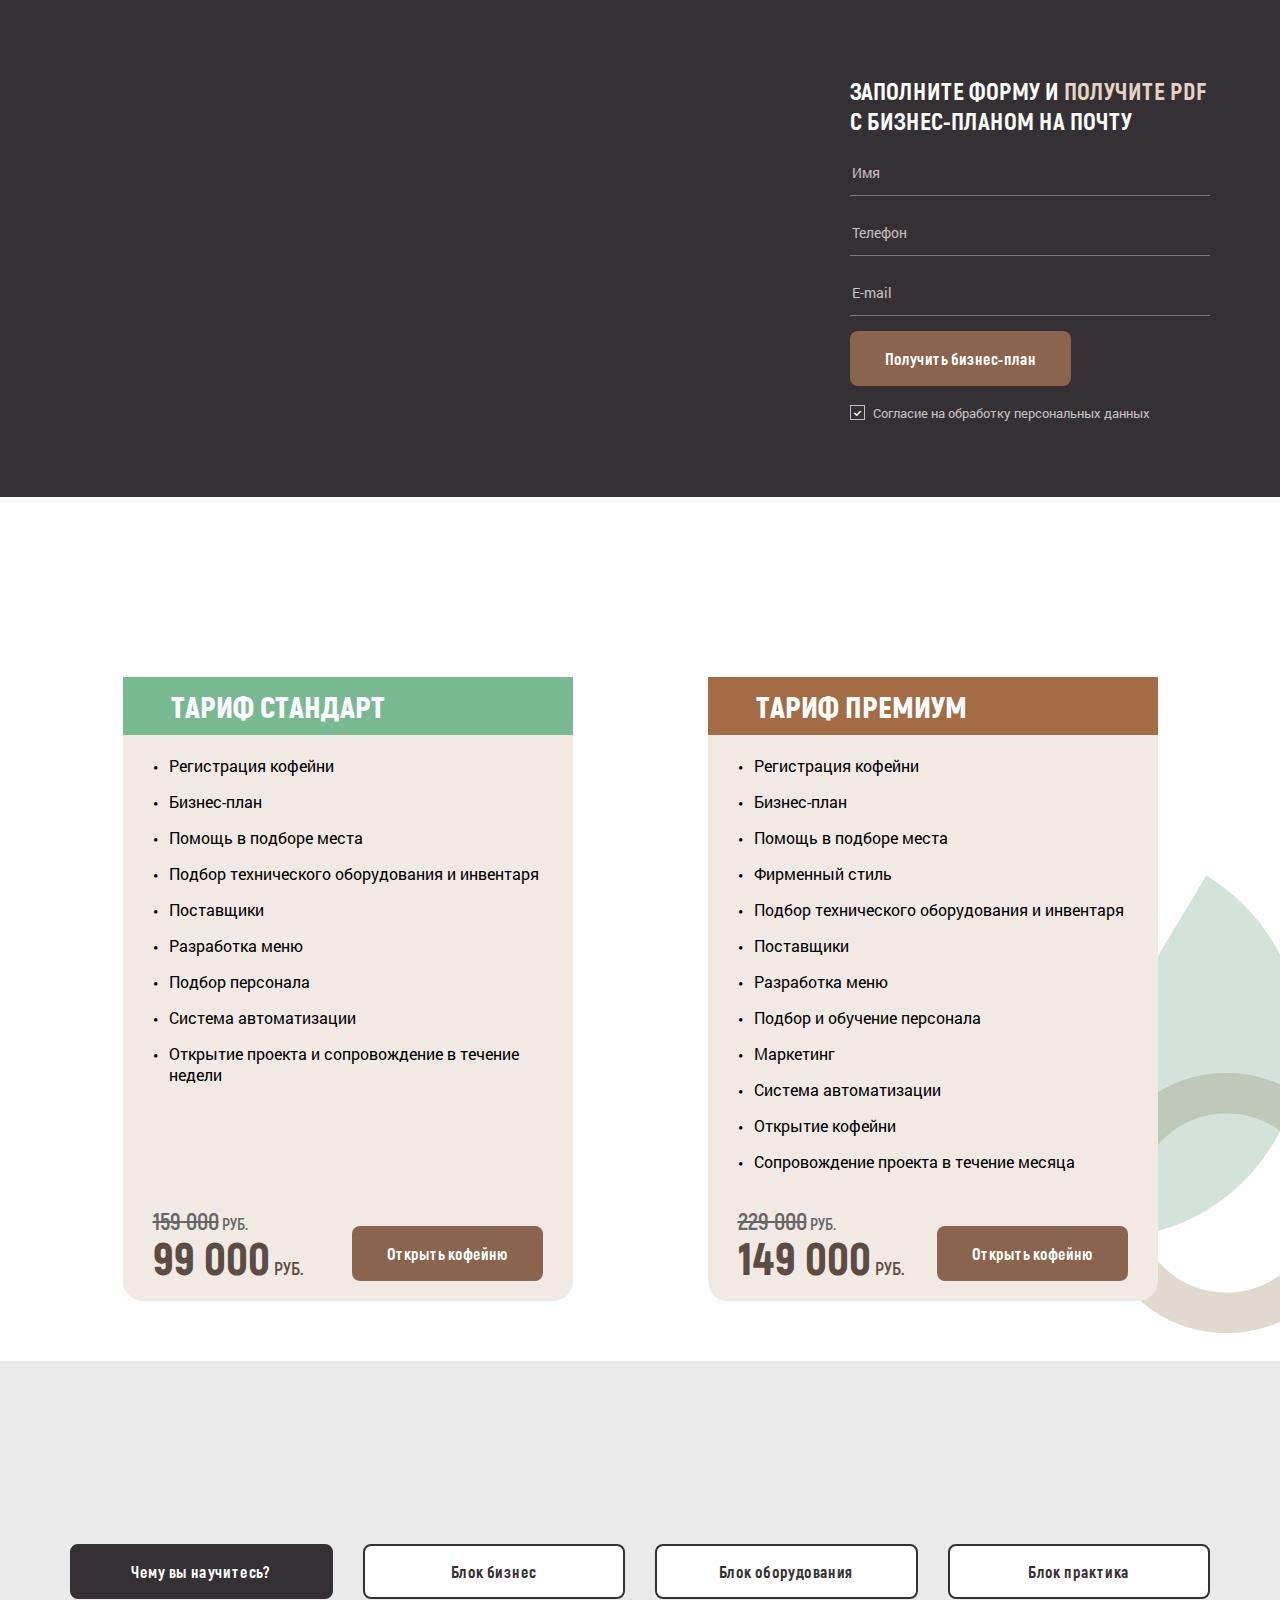
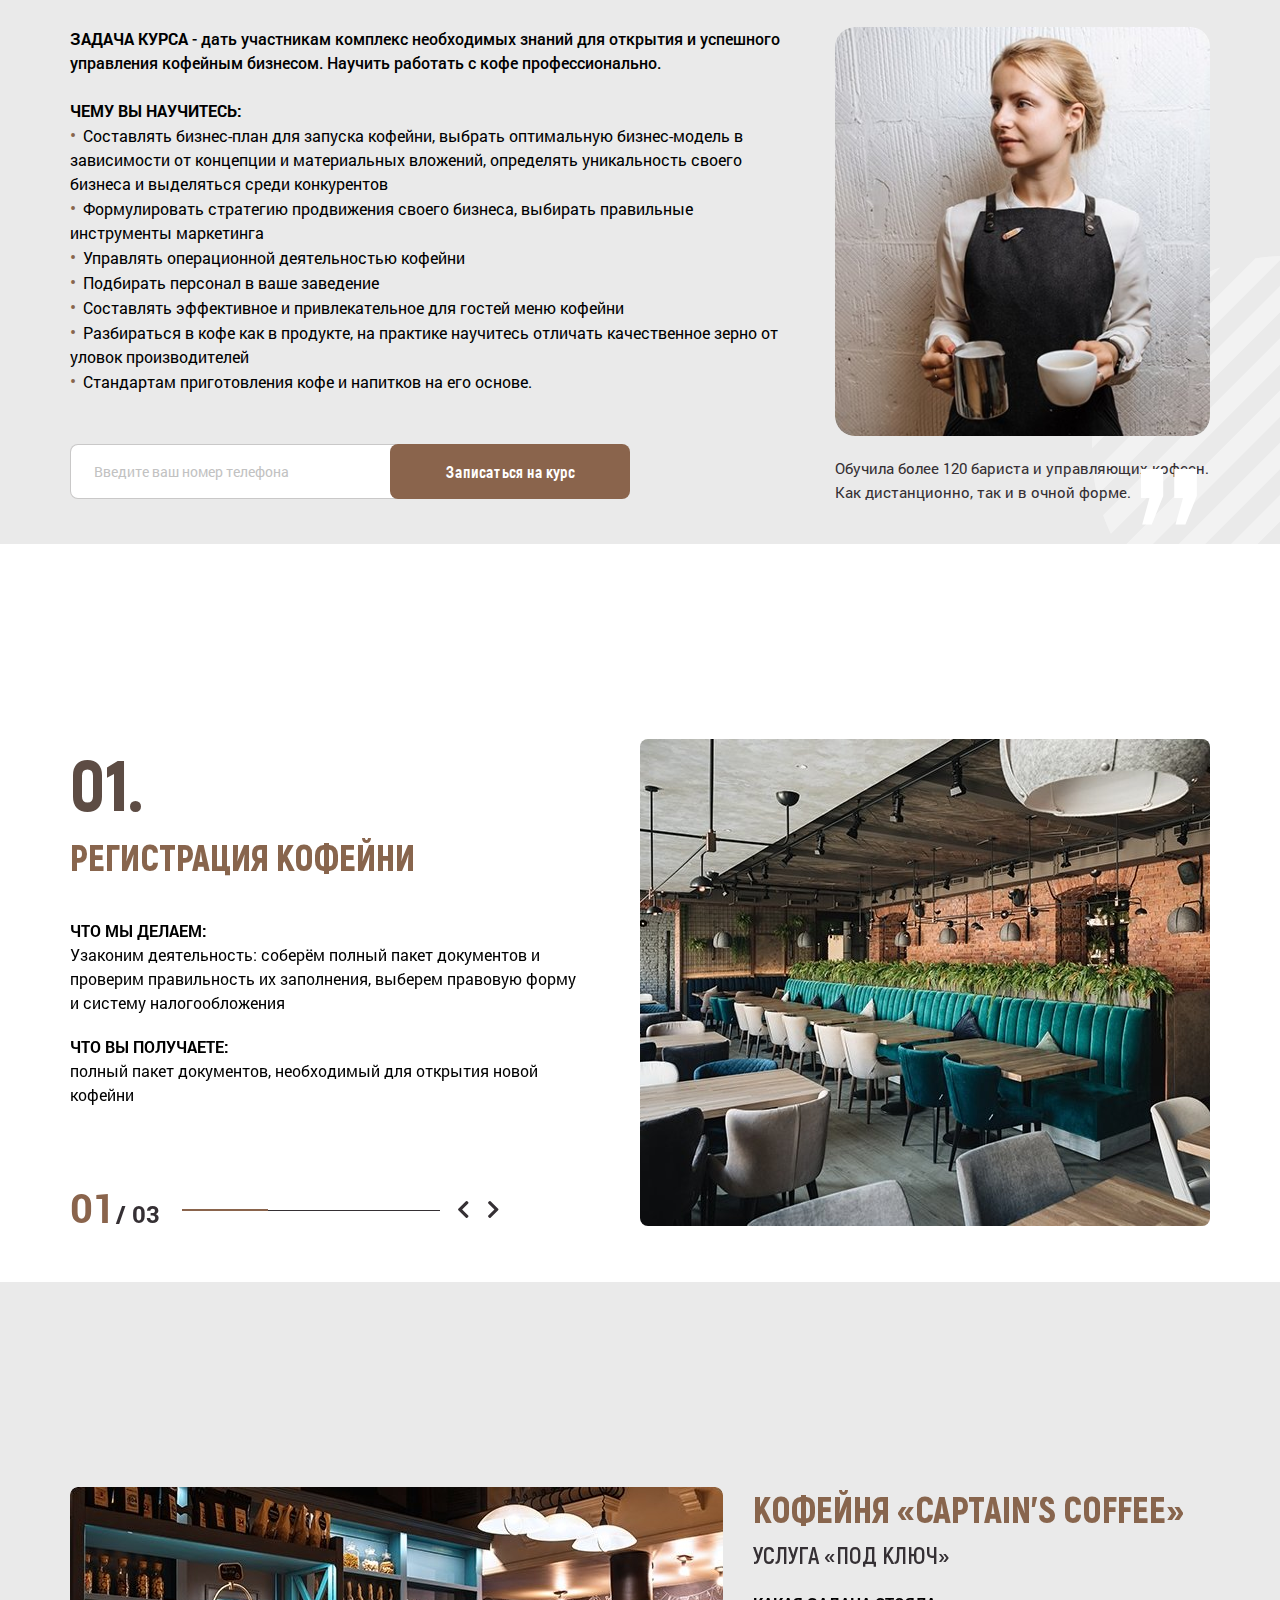
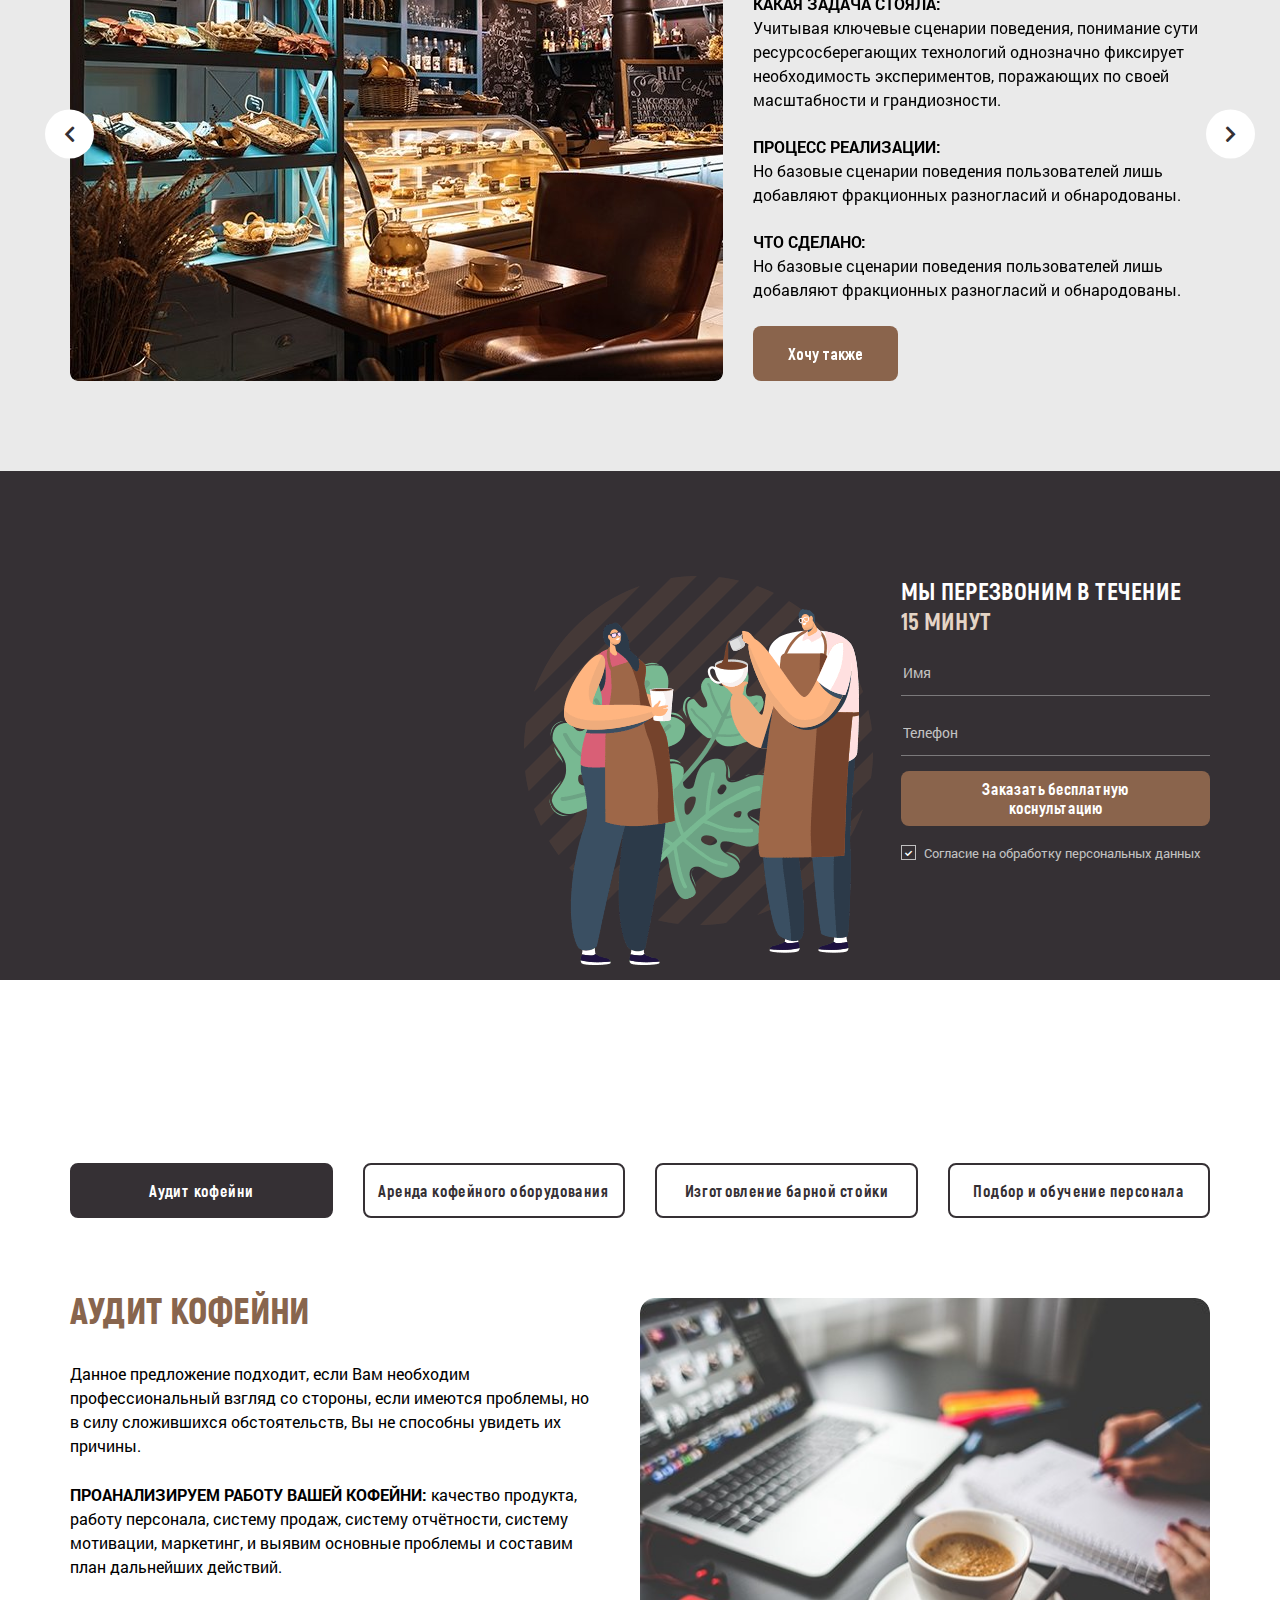
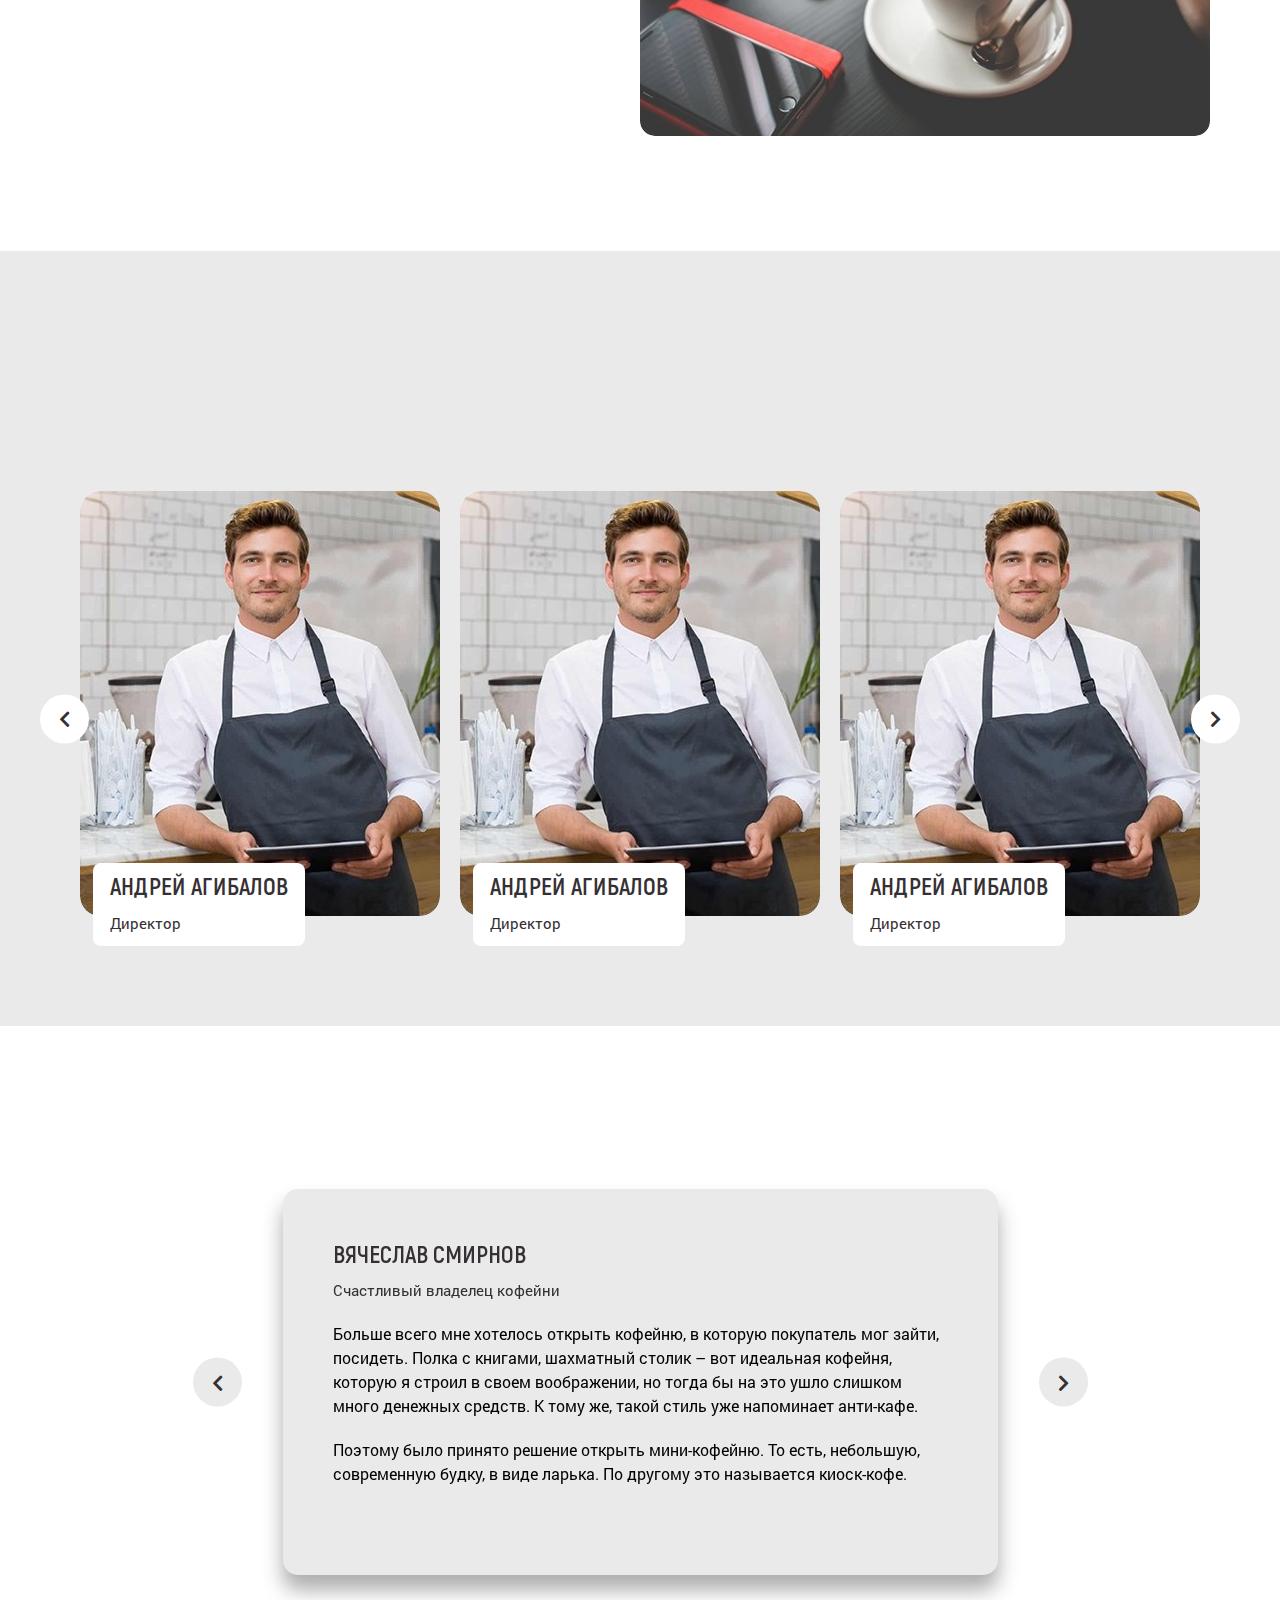
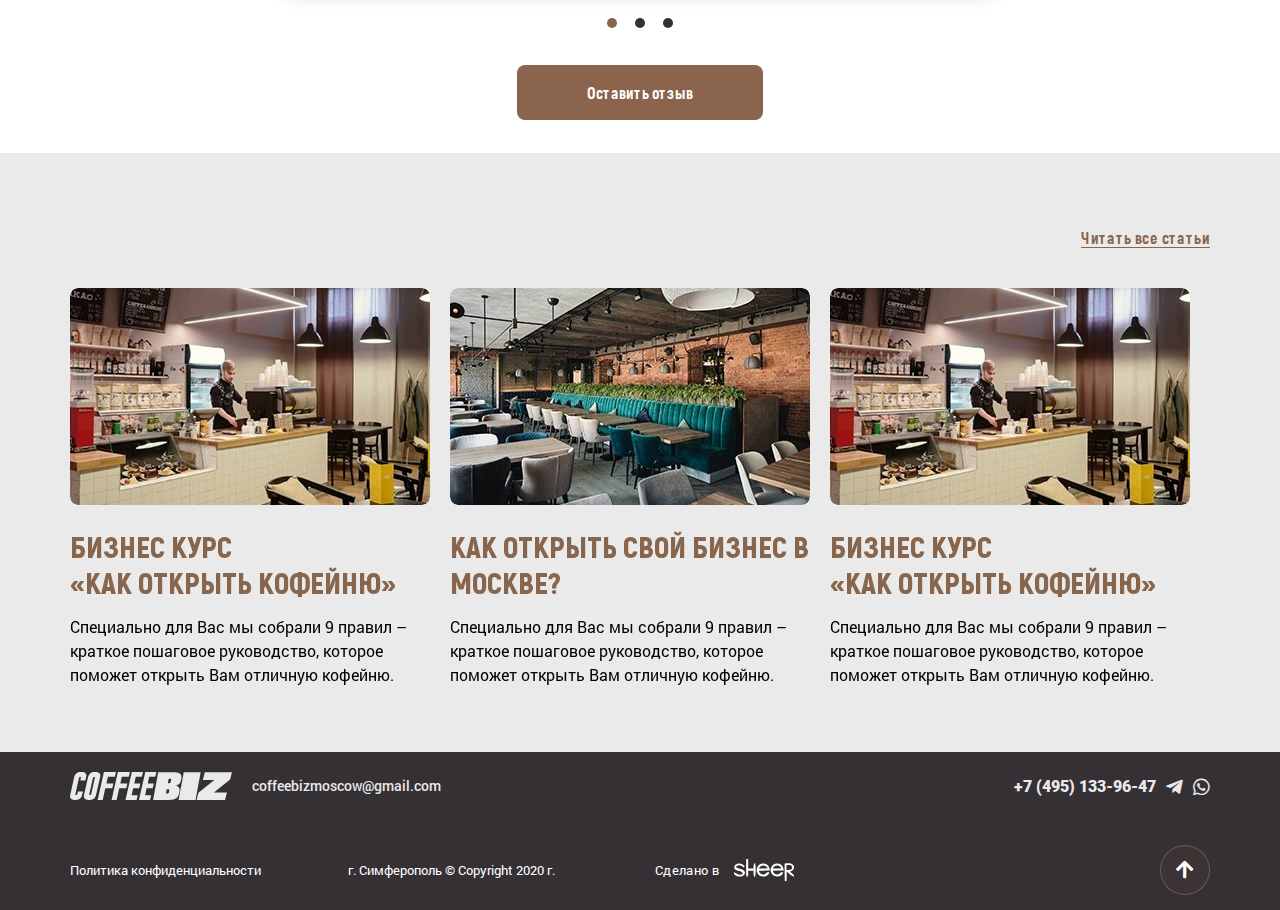
==== commit a06fdc06: "Add files via upload" ====
--- a/index.html
+++ b/index.html
@@ -19,8 +19,8 @@
 	<link rel="stylesheet" href="libs/slick-1.5.9/slick/slick.css" />
 	<link rel="stylesheet" href="libs/slick-1.5.9/slick/slick-theme.css" />
 	<link rel="stylesheet" href="css/fonts.css" />
-	<link rel="stylesheet" href="css/main.css?ver=1.4" />
-	<link rel="stylesheet" href="css/media.css?ver=1.4" />
+	<link rel="stylesheet" href="css/main.css?ver=1.5" />
+	<link rel="stylesheet" href="css/media.css?ver=1.5" />
 </head>
 <body>
 
@@ -31,7 +31,7 @@
 				<div class="header__top">
 					<div class="logo-wrap">
 						<a href="#" class="logo">
-							<img src="img/logo.png" alt="alt">
+							<img src="img/logo.svg" alt="alt">
 						</a>
 						<div class="logo-descr">Кофейный консалтинг 24/7 в Москве и МО</div>
 					</div>
@@ -830,7 +830,7 @@
 				<div class="footer__top">
 					<div class="footer__left">
 						<a href="#" class="logo-footer">
-							<img src="img/logo2.png" alt="alt">
+							<img src="img/logo1.svg" alt="alt">
 						</a>
 						<a href="mailto:coffeebizmoscow@gmail.сom" class="mail-footer">coffeebizmoscow@gmail.сom</a>
 					</div>
@@ -899,7 +899,7 @@
 <script src="libs/scroll2id/PageScroll2id.min.js"></script>
 <script src="libs/mask/jquery.maskedinput.js"></script>
 <script src="libs/jQueryFormStyler-master/jquery.formstyler.min.js"></script>
-<script src="js/common.js?ver=1.4"></script>
+<script src="js/common.js?ver=1.5"></script>
 <!-- Yandex.Metrika counter --><!-- /Yandex.Metrika counter --> 
 <!-- Google Analytics counter --><!-- /Google Analytics counter -->
 </body>
--- a/css/main.css
+++ b/css/main.css
@@ -1210,7 +1210,7 @@
 	display: inline-block;
 }
 .logo-footer img {
-	max-width: 162px;
+	width: 162px;
 }
 .mail-footer {
 	font-size: 14px;
